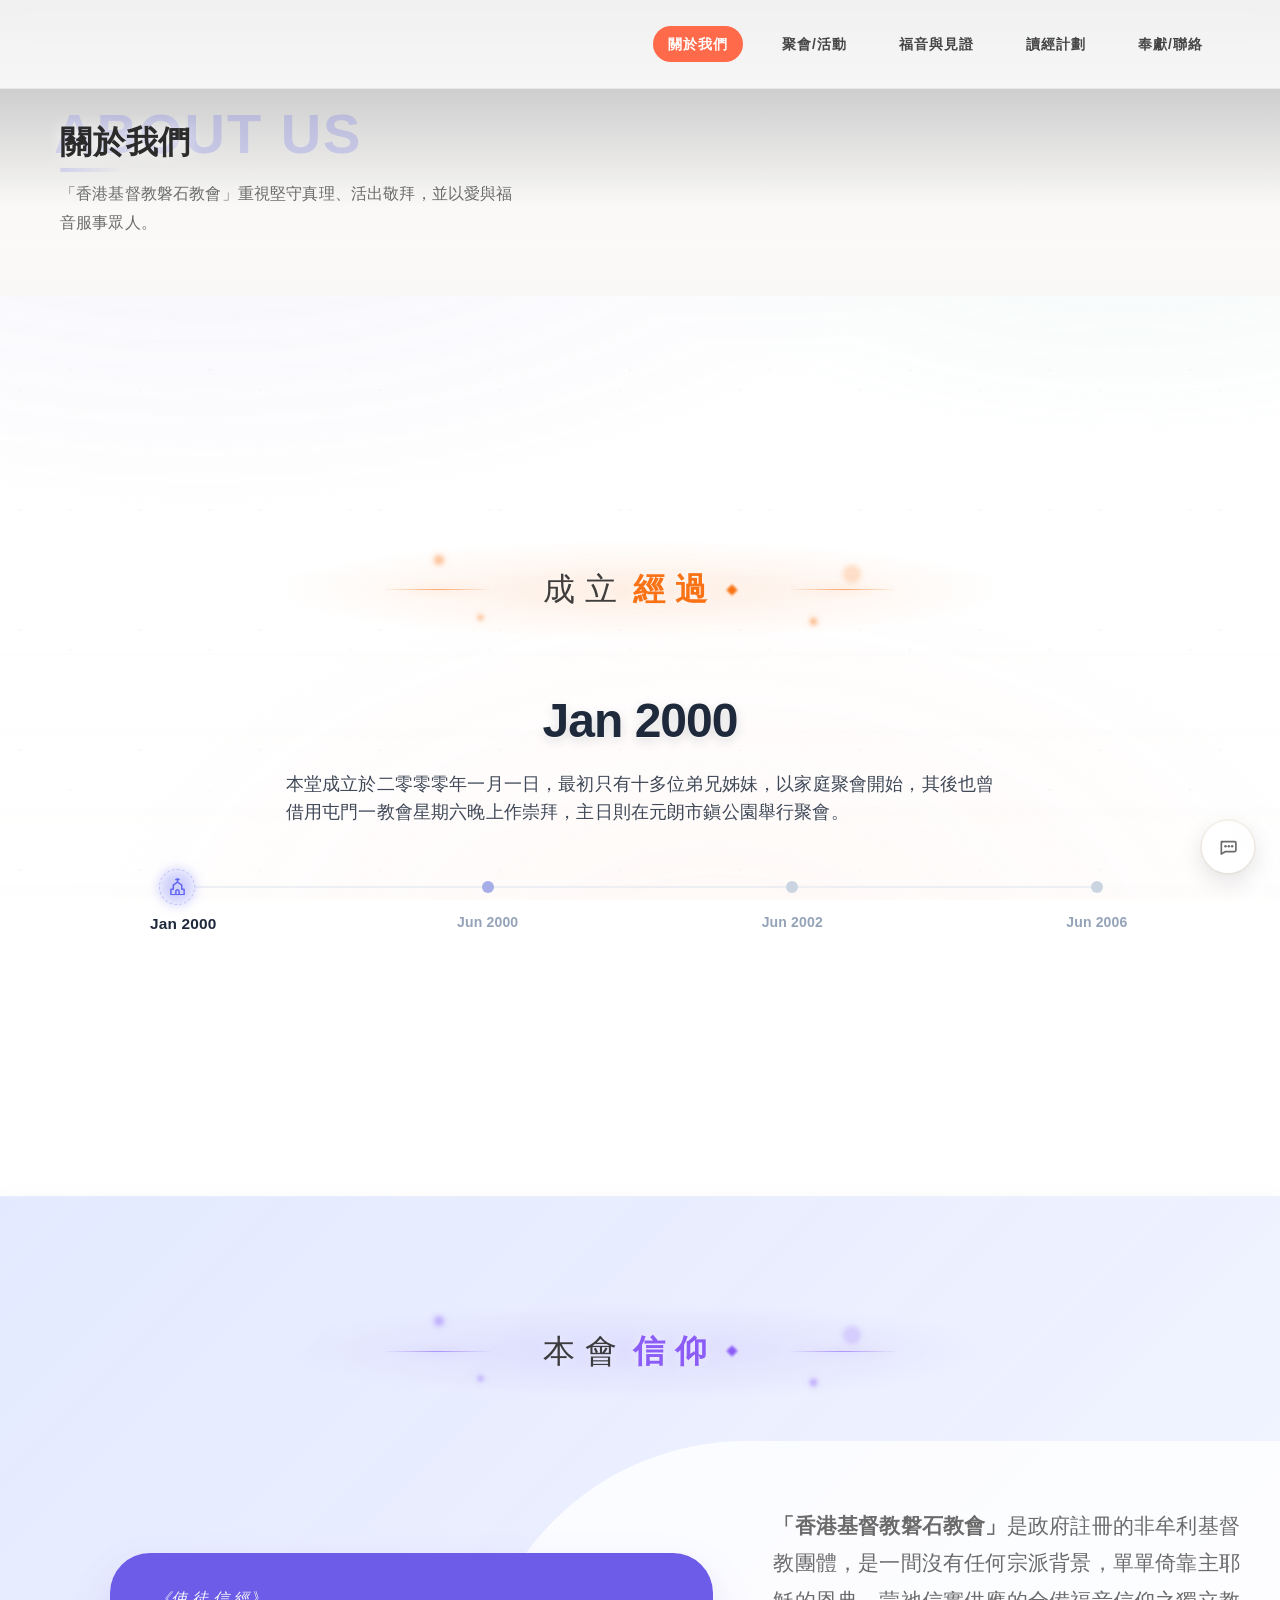
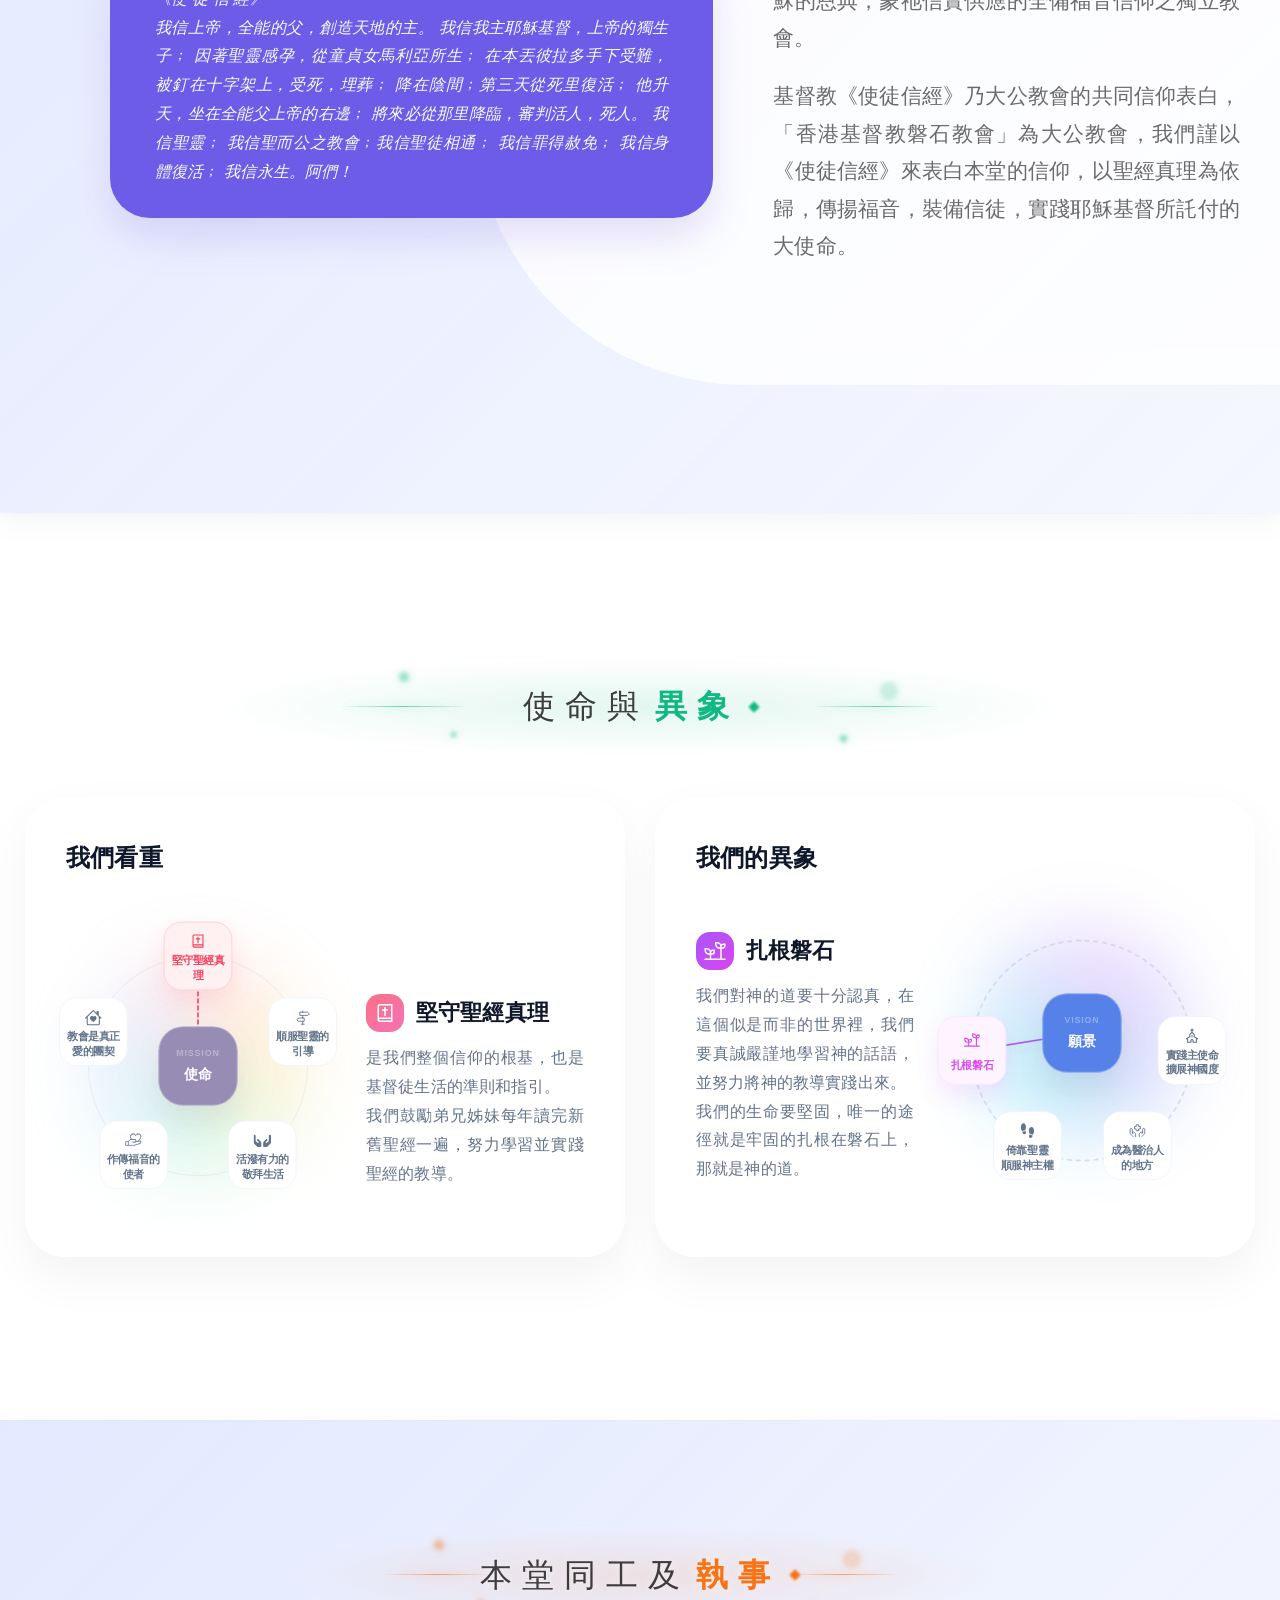
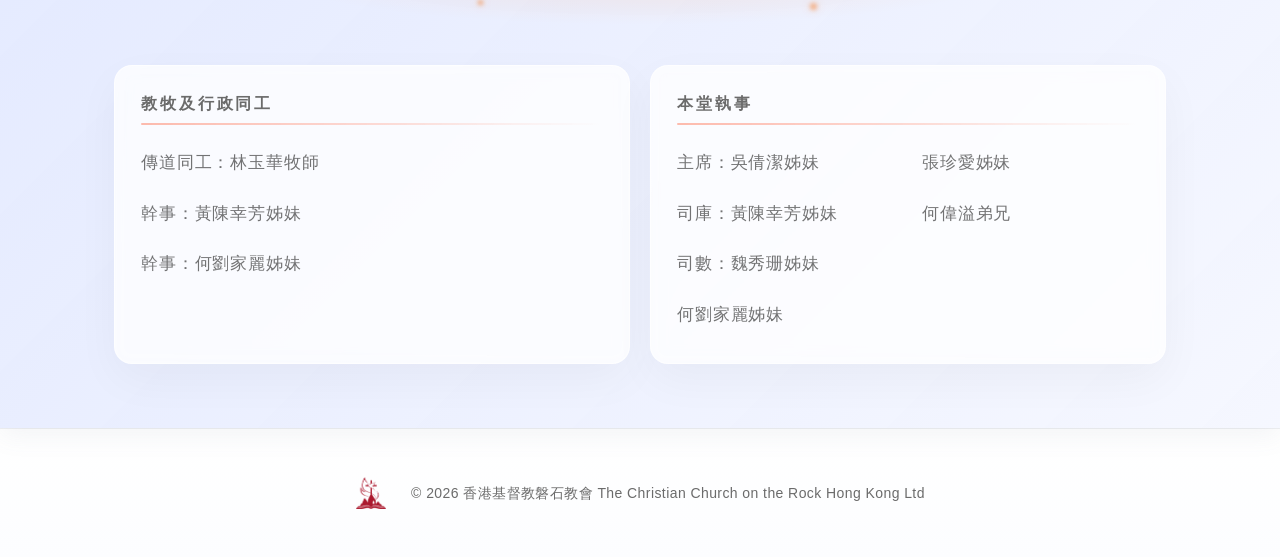
==== about-us.html @ 7bc386d5 "Initial commit" ====
<!doctype html>
<html lang="zh-Hant">
<head>
  <meta charset="utf-8" />
  <meta name="viewport" content="width=device-width, initial-scale=1" />
  <title>關於我們 | 香港基督教磐石教會</title>

  <!-- Favicon -->
  <link rel="icon" type="image/png" href="assets/img/favicon.png">

  <!-- Core styles -->
  <link rel="stylesheet" href="assets/css/shared.css">
  <link rel="stylesheet" href="assets/css/main.css">

  <!-- menu bar -->
  <link rel="stylesheet" href="assets/css/menu.css">
  <link rel="stylesheet" href="assets/css/mobile-menu.css">

    
  <!-- JS -->
  <!-- Core scripts -->
  <script src="assets/js/main.js"></script>

  <!-- Partials loader -->
  <script src="assets/js/include-partials.js"></script>

  <!-- Widget -->
  <script src="assets/js/widget_msgbox_scrolltop.js" defer></script>

  <style>
    /* =========================================================
      Design Tokens
    ========================================================= */
    :root{

      --shadow: 0 14px 36px rgba(0,0,0,.10);
      --shadow2: 0 8px 20px rgba(0,0,0,.08);

      --about-accent:  #FF5A3C; /* coral */
      --about-accent2: #1F7A8C; /* teal */
      --about-accent3: #6C5CE7; /* purple */
      --about-accent4: #F7B500; /* gold */

      /* --ease-out: cubic-bezier(.2,.8,.2,1); */

      /* ===== Milestone (Timeline) 專用變數：避免覆蓋全域 ===== */
      --ms-accent-color: #6366f1;
      --ms-accent-shadow: rgba(99, 102, 241, 0.2);
      --ms-bg-color: #F8F7F4;
      --ms-text-main: #1e293b;
      --ms-text-muted: #94a3b8;
      --active-index: 0;
      --total-steps: 3;

      /* 背景色塊初始顏色 (Milestone blobs) */
      --blob1-color: #fda4af;
      --blob2-color: #93c5fd;
      --blob3-color: #ddd6fe;

      /* ===== Mission/Vision 專用變數：避免覆蓋全域 ===== */
      --mv-bg:#F8FAFC;
      --mv-card: rgba(255,255,255,.7);
      --mv-cardBorder: rgba(255,255,255,.9);
      --mv-text:#1e293b;
      --mv-muted:#64748b;
      --mv-shadow: 0 20px 50px rgba(0,0,0,.05);
      --mv-radius:40px;
      --mv-ease:cubic-bezier(.34, 1.56, 0.64, 1);
      --mv-orbSize:300px;
      --mv-itemRadius:125px;

      /* ===== Line System (Mission/Vision defaults) ===== */
      --line-color-muted: rgba(148,163,184,.45);
      --line-color-muted-soft: rgba(148,163,184,.30);

      --line-static-width: 2px;
      --line-static-opacity: .8;
      --line-static-dash: 4 6;

      --line-active-width: 2px;
      --line-active-opacity: .95;
      --line-active-dash: none;

      /* ===== Name List Control ===== */
      --cardsGap: 20px;
      --namesColGap: 28px;
      --namesRowGap: 10px;

      --rowsPerCol: 4; /* 每欄最多 4 人 */
    }

    /* =========================================================
      Sections
    ========================================================= */
    .card{
      background: var(--surface);
      border: 1px solid rgba(0,0,0,.06);
      border-radius: var(--radius-md);
      padding: 16px;
      box-shadow: 0 1px 0 rgba(0,0,0,.03);
      transition: transform .22s var(--ease-out), box-shadow .22s var(--ease-out);
      transform: translateY(0);
      position: relative;
      overflow: hidden;
    }
    .card:hover{ transform: translateY(-6px); box-shadow: var(--shadow2); }

    .grid2{
      display:grid;
      grid-template-columns: 1fr 1fr;
      gap: 14px;
    }
    .grid3{
      display:grid;
      grid-template-columns: repeat(3, minmax(0, 1fr));
      gap: 14px;
    }

    /* =========================================================
     Milestone section
    ========================================================= */
    @media (min-width: 1225px) and (max-width: 1340px) {
      #milestone {
        min-height: min(108vh, 900px);
        display: flex;
        flex-direction: column;
        justify-content: center;
      }
    }
    
    .content-section {
      text-align: center;
      margin: 0 auto 40px;
      transition: all 0.5s ease;
      padding: 0 20px;
      z-index: 10;
      position: relative;
    }

    /* Milestone 文字容器：預設可動畫 */
    #content{
      transition: opacity .35s ease, transform .35s ease;
      will-change: opacity, transform;
    }

    /* 切換時的「淡出」狀態 */
    #content.is-swapping{
      opacity: 0;
      transform: translateY(10px);
    }

    /* 尊重減少動畫偏好 */
    @media (prefers-reduced-motion: reduce){
      #content{ transition: none; }
      #content.is-swapping{ opacity: 1; transform: none; }
    }

    .year-title {
      font-size: 48px;
      font-weight: 900;
      color: var(--ms-text-main);
      margin-bottom: 8px;
      letter-spacing: -1px;
      text-shadow:
        0 1px 0 rgba(255,255,255,0.7),  
        0 4px 12px rgba(15,23,42,0.14); 
    }

    .desc-text {
      position: relative;
      width: 70%;
      margin: 0 auto;
      /* fallback */
      color: rgba(var(--ms-text-main), 0.85);
      /* 新瀏覽器支援 color-mix 時會覆蓋 */
      color: color-mix(in srgb, var(--ms-text-main) 85%, transparent);
      line-height: 1.6;
      font-size: 18px;
      text-shadow: 0 1px 0 rgba(255,255,255,.5);
      text-align: justify;
    }

    .timeline-container {
      position: relative;
      width: 88%;
      height: 100px;
      z-index: 10;
      margin: 0 auto;
    }

    .timeline-track-wrapper {
      position: relative;
      height: 40px;
      display: flex;
      align-items: center;
      cursor: pointer;
    }

    .track-bg {
      position: absolute;
      width: 100%;
      height: 2px;
      background: rgba(226, 232, 240, 0.6);
     
    }

    .track-progress {
      position: absolute;
      height: 3px;
      background: var(--ms-accent-color);
      border-radius: 2px;
      width: calc((var(--active-index) / var(--total-steps)) * 100%);
      transition: width 0.6s cubic-bezier(0.34, 1.56, 0.64, 1), background 0.5s ease;
      z-index: 1;
    }

    .dots-container {
      position: absolute;
      width: 100%;
      display: flex;
      justify-content: space-between;
      z-index: 2;
    }

    .dot-item {
      position: relative;
      display: flex;
      flex-direction: column;
      align-items: center;
    }

    .dot {
      width: 12px;
      height: 12px;
      background: #cbd5e1;
      border-radius: 50%;
      transition: all 0.3s ease;
    }

    .dot.active {
      background: var(--ms-accent-color);
      transform: scale(1.2);
    }

    .dot-label {
      position: absolute;
      top: 30px;
      white-space: nowrap;
      font-size: 14px;
      font-weight: 700;
      color: var(--ms-text-muted);
      transition: all 0.3s ease;
    }

    .dot-item.active .dot-label {
      color: var(--ms-text-main);
      transform: translateY(2px) scale(1.1);
    }

    
    /* ---------- One-time hint pulse (only one dot at a time) ---------- */
    .dot-item.hint:not(.active) .dot{
      position: relative;
    }

    /* 外圈脈衝：細、慢、低干擾（比 MV 更克制） */
    .dot-item.hint:not(.active) .dot::after{
      content:"";
      position:absolute;
      inset:-7px;
      border-radius:50%;
      background-color: rgba(var(--ms-accent-color), 0.42); /* fallback */
      background: color-mix(in srgb, var(--ms-accent-color) 42%, transparent);
      opacity:0;
      transform: scale(.85);
      animation: msDotPulse 2.8s ease-out infinite;
      pointer-events:none;
    }

    @keyframes msDotPulse{
      0%   { opacity:0;   transform:scale(.85); }
      25%  { opacity:.33; }
      60%  { opacity:.12; transform:scale(1.45); }
      100% { opacity:0;   transform:scale(1.65); }
    }

    /* active dot 唔需要 pulse（已經係焦點） */
    .dot-item.active .dot::after{
      animation:none;
    }

    /* 尊重減少動畫偏好 */
    @media (prefers-reduced-motion: reduce){
      .dot-item.hint:not(.active) .dot::after{
        animation:none;
      }
    }

    /* hint dot 本體微微亮一點，但不 scale（更 calm） */
    .dot-item.hint:not(.active) .dot{
      background-color: #aebed0; /* fallback */
      background: color-mix(in srgb, var(--ms-accent-color) 35%, #cbd5e1);
    }

    .active-thumb{
      position: absolute;
      left: calc((var(--active-index) / var(--total-steps)) * 100%);
      top: 50%;
      transform: translate(-50%, -50%);
      width: 36px;
      height: 36px;

      /* 外圈 */
      background: white;
      border: 1.5px dashed var(--ms-accent-shadow);
      border-radius: 50%;

      box-shadow: none;
      z-index: 3;
      pointer-events: none;

      /* 穩定置中 pseudo-element */
      display: grid;
      place-items: center;

      transition: left 0.6s cubic-bezier(0.34, 1.56, 0.64, 1), border-color 0.5s ease;
    }

    /* 中心 icon（用 SVG mask） */
    .active-thumb::after{
      content:'';
      width: 18px;   
      height: 18px;
      display: block;
      background: var(--ms-accent-color);
      -webkit-mask: url("assets/icons/milestone.svg") center / contain no-repeat;
              mask: url("assets/icons/milestone.svg") center / contain no-repeat;
      border-radius: 0;
      transform: translateY(-0.5px);
    }


    .thumb-glow {
      position: absolute;
      width: 36px;
      height: 36px;
      background: var(--ms-accent-shadow);
      border-radius: 50%;
      filter: blur(6px);
      z-index: -1;
    }

    @media (max-width: 480px) {
      .year-title { font-size: 36px; }
      .timeline-container { max-width: 320px; }
      .bg-blobs .blob { filter: blur(50px); opacity: 0.4; }
    }

 /* =========================================================
   MV Layout & Container Settings
   ========================================================= */

    /* Base Desktop & General */
    .mv {
        margin: 0 auto;
        padding: 60px 0; /* 增加上下留白提升質感 */
    }

    .container.mv {
        width: 100%;
        margin-left: auto;
        margin-right: auto;
        padding-top:0;
    }

    /* Responsive Container Width */
    @media (min-width: 1200px) and (max-width: 1340px) {
        .container.mv {
            max-width: 1280px; /* 標準桌面寬度 */
            padding-left: 5px;
            padding-right: 5px;
        }
    }
        @media (min-width: 1341px) {
        .container.mv {
            max-width: 1280px; /* 標準桌面寬度 */
            padding-left: 40px;
            padding-right: 40px;
        }
    }

    @media (min-width: 1600px) {
        .container.mv {
            max-width: 1440px; /* 大螢幕封頂寬度 */
        }
    }

    /* Tablet (Portrait & Landscape) */
    @media (max-width: 1199px) {
        .mv {
            padding: 40px 30px 0;
        }
    }

    /* Mobile */
    @media (max-width: 420px) {
        .mv {
            padding: 32px 14px 0;
        }
    }

    /* =========================================================
      Grid & Row System
      ========================================================= */

    /* Mobile + Tablet Portrait (Single Column) */
    .mv .grid {
        display: grid;
        grid-template-columns: 1fr;
        gap: 48px; /* 增加卡片間距 */
    }

    /* Tablet Landscape */
    @media (min-width: 1024px) and (max-width: 1199px) {
        .mv .grid {
            gap: 40px;
        }
    }

    /* Desktop (Side by Side) */
    @media (min-width: 1200px) {
        .mv .grid {
            grid-template-columns: 1fr 1fr;
            gap: 30px;
        }
    }

    .mv .row {
        display: flex;
        flex-direction: column;
        align-items: flex-start;
        gap: 40px;
    }

    @media (min-width: 768px) {
        .mv .row {
            flex-direction: row;
            justify-content: space-between;
            align-items: center; /* 垂直居中 */
        }
        .mv .row.reverse {
            flex-direction: row-reverse;
        }
    }

    /* Desktop Specific Proportions */
    @media (min-width: 1200px) and (max-width: 1340px) {
        .mv .row {
            gap: 0; /* 使用百分比間距更具彈性 */
            justify-content: space-between;
        }
        .mv .orbit {
            flex: 0 0 48%; 
        }
        .mv .content {
            flex: 0 0 52%; /* 剩餘空間給文字 */
        }
    }
    @media (min-width: 1341px) {
        .mv .row {
            gap: 5%; /* 使用百分比間距更具彈性 */
            justify-content: space-between;
        }
        .mv .orbit {
            flex: 0 0 60%; 
        }
        .mv .content {
            flex: 0 0 55%; /* 剩餘空間給文字 */
        }
    }
    /* =========================================================
      Header & Pills
      ========================================================= */
    .mv .mv-header {
        text-align: center;
        margin-bottom: 40px; /* 增加標題與下方卡片的間距 */
    }

    .mv .mv-pill {
        display: inline-flex;
        align-items: center;
        gap: 8px;
        padding: 6px 16px;
        border-radius: 999px;
        background: var(--white-100);
        border: 1px solid #e2e8f0;
        box-shadow: 0 4px 12px rgba(0, 0, 0, .03);
        margin-bottom: 12px;
    }

    .mv .mv-dot {
        width: 8px;
        height: 8px;
        border-radius: 50%;
        background: #f43f5e;
        animation: mvPillPulse 2s infinite;
    }

    @keyframes mvPillPulse {
        0% { transform: scale(1); opacity: 1; }
        50% { transform: scale(1.6); opacity: .35; }
        100% { transform: scale(1); opacity: 1; }
    }

    .mv .mv-pill span {
        font-size: 11px;
        font-weight: 700;
        letter-spacing: 1px;
        color: var(--mv-muted);
        text-transform: uppercase;
    }

    .mv .mv-title {
        font-size: clamp(28px, 4vw, 42px); 
        font-weight: 800;
        color: #0f172a;
        margin: 0;
    }

    /* =========================================================
      Card & Orbit Styling
      ========================================================= */
    .mv .mv-card {
        background: var(--mv-card);
        backdrop-filter: blur(20px);
        border: 1px solid var(--mv-cardBorder);
        border-radius: var(--mv-radius);
        box-shadow: var(--mv-shadow);
        padding: 40px; /* 增加內縮，更顯精緻 */
        position: relative;
        overflow: hidden;
    }

    /* mv card header  */
    .mv .mv-card-title.simple {
        font-size: 24px;
        font-weight: 900;
        letter-spacing: .2px;
        margin: 0 0 16px;
        color: #0f172a;
    }

    .mv .orbit {
        width: var(--mv-orbSize);
        height: var(--mv-orbSize);
        position: relative;
        flex: 0 0 auto;
        display: flex;
        align-items: center;
        justify-content: center;
    }

    /* Desktop Orbit Adjustments */
    @media (min-width: 1200px) and (max-width: 1340px) {
        .mv .mv-card .orbit[data-type="mission"] {
            transform: scale(0.88); /* 桌面版不縮小，保持視覺張力 */
            transform-origin: left;
        }
        .mv .mv-card .orbit[data-type="vision"] {
            transform: scale(0.88); 
            transform-origin: right;
        }
    }
        @media (min-width: 1341px) {
        .mv .mv-card .orbit[data-type="mission"] {
            transform: scale(1); /* 桌面版不縮小，保持視覺張力 */
            transform-origin: center;
        }
        .mv .mv-card .orbit[data-type="vision"] {
            transform: scale(1); 
            transform-origin: center;
        }
    }

    /* Mission / Vision Line Spec */
    .mv .orbit[data-type="mission"] {
        --line-static-opacity: .35;
        --line-static-dash: 4 8;
        --line-active-width: 2px;
        --line-active-opacity: .9;
        --line-active-dash: 4 4;
    }

    .mv .orbit[data-type="vision"] {
        --line-static-opacity: .9;
        --line-static-dash: 4 6;
        --line-active-width: 1.8px;
        --line-active-opacity: .95;
        --line-active-dash: none;
    }

    /* =========================================================
      Visual Elements (Nebula, Paths, Center)
      ========================================================= */
    .mv .nebula {
        position: absolute;
        inset: 10%;
        border-radius: 50%;
        background: var(--conic);
        filter: blur(40px);
        opacity: .3;
        animation: rotateNebula 15s linear infinite;
        z-index: 1;
        pointer-events: none;
    }

    @keyframes rotateNebula {
        from { transform: rotate(0deg) scale(1); }
        50% { transform: rotate(180deg) scale(1.1); }
        to { transform: rotate(360deg) scale(1); }
    }

    .mv .glass-orbit {
        position: absolute;
        width: calc(var(--mv-itemRadius) * 2);
        height: calc(var(--mv-itemRadius) * 2);
        border-radius: 50%;
        border: 1px solid rgba(148, 163, 184, .15);
        background: radial-gradient(circle at center, rgba(255, 255, 255, .2) 0%, transparent 70%);
        z-index: 2;
        pointer-events: none;
    }

    .mv .orbit[data-type="vision"][data-mode="B"] .glass-orbit { opacity: 0; }

    .mv .guide-svg, .mv .vision-guide-svg {
        position: absolute;
        inset: 0;
        width: 100%;
        height: 100%;
        z-index: 2;
        pointer-events: none;
        opacity: var(--line-static-opacity);
    }

    .mv .guide-path, .mv .vision-guide-path {
        fill: none;
        stroke: var(--line-color-muted-soft);
        stroke-width: var(--line-static-width);
        stroke-linecap: round;
        stroke-dasharray: var(--line-static-dash);
    }

    .mv .connector-svg {
        position: absolute;
        inset: 0;
        width: 100%;
        height: 100%;
        z-index: 4;
        pointer-events: none;
    }

    .mv .connector-line {
        stroke-width: var(--line-active-width);
        stroke-dasharray: var(--line-active-dash);
        stroke-linecap: round;
        opacity: var(--line-active-opacity);
        filter: drop-shadow(0 4px 10px rgba(15, 23, 42, .10));
        transition: all .5s var(--mv-ease);
    }

    .mv .orbit:hover .connector-line {
        transition: none;
        opacity: 1;
    }

    .mv .center {
        position: absolute;
        z-index: 10;
        width: 90px;
        height: 90px;
        border-radius: 28px;
        display: flex;
        flex-direction: column;
        align-items: center;
        justify-content: center;
        background: rgba(150, 140, 180);
        box-shadow: 0 18px 35px rgba(0, 0, 0, .08), inset 0 0 0 1px rgba(255, 255, 255, .35);
    }
    .mv .orbit .center{
      left: 50%;
      top: 50%;
      transform: translate(-50%, -50%);
    }

    .mv .center.dark { background: #5581e9; }
    .mv .centerText .kicker { font-size: 10px; font-weight: 800; opacity: .5; letter-spacing: 1px; text-align: center; color: rgba(255, 255, 255, .7); }
    .mv .centerText .main { font-size: 16px; font-weight: 800; margin-top: 2px; text-align: center; color: #fff; }

    /* =========================================================
      Items & Buttons
      ========================================================= */
    .mv .item {
        position: absolute;
        left: 50%;
        top: 50%;
        transform: translate(-50%, -50%);
        width: 78px;
        height: 78px;
        z-index: 15;
    }

    .mv .mv-btn {
        width: 100%;
        height: 100%;
        aspect-ratio: 1 / 1;
        display: flex;
        flex-direction: column;
        align-items: center;
        justify-content: center;
        padding: 8px;
        border-radius: 20px;
        border: 1px solid #f1f5f9;
        background: var(--white-100);
        box-sizing: border-box;
        transition: transform 0.3s ease, box-shadow 0.3s ease;
    }

    .mv .mv-btn .icon-box {
        width: 20px;
        height: 20px;
        margin-top: 6px;
        margin-bottom: 6px;
        color: var(--mv-muted);
        transition: .25s;
        background: transparent !important;
        box-shadow: none;
    }

    .mv .mv-btn span {
        font-size: 12px;
        line-height: 1.4;
        font-weight: 600;
        margin-top: auto;
        margin-bottom: 4px;
        color: var(--mv-muted);
        transition: .25s;
        white-space: pre-line;
        text-align: center;
    }

    .mv .item.active .mv-btn {
        background: var(--about-accent-light);
        border-color: var(--about-accent-border);
        box-shadow: 0 14px 28px var(--about-accent-shadow);
    }

    .mv .item.active .icon-box, .mv .item.active .mv-btn span {
        color: var(--about-accent-main);
    }

    /* Animations for active/hint states */
    @keyframes shadowPulse-solid {
        0% { transform: scale(1); box-shadow: 0 14px 28px var(--about-accent-shadow); }
        45% { transform: scale(1.045); box-shadow: 0 18px 34px var(--about-accent-shadow), 0 0 0 10px color-mix(in srgb, var(--about-accent-main) 12%, transparent); }
        100% { transform: scale(1); box-shadow: 0 14px 28px var(--about-accent-shadow); }
    }

    .mv .item.hint .mv-btn {
        animation: shadowPulse-solid 3.0s cubic-bezier(.34, 1.56, 0.64, 1) infinite;
    }

    .mv .mv-btn:hover {
        transform: translateZ(0) scale(1.08) translateY(-5px);
        box-shadow: 0 10px 20px rgba(0,0,0,0.08);
    }

    /* =========================================================
      Content Typography
      ========================================================= */
    .mv .content {
        flex: 1;
        min-width: 0;
        max-width: 100%;
        padding-top: 50px;
    }

    /* control .mv .badge & .mv .ctitle */
    .mv .head {
        display: flex;
        align-items: center;
        gap: 12px;
        margin-bottom: 12px;
    }

    .mv .badge {
        width: 38px;
        height: 38px;
        border-radius: 14px;
        display: grid;
        place-items: center;
        color: var(--white-100);
        background: linear-gradient(135deg, var(--gradA), var(--gradB));
        flex-shrink: 0;
    }

    /* sub header */
    .mv .ctitle {
        font-size: clamp(1.125rem, 1.2vw + 0.8rem, 1.375rem);   /* 桌面版內容標題放大 */
        font-weight: 700;
        margin: 0;
        color: #0f172a;
        line-height: 1.3;
    }

    .mv .content p {
        font-size: clamp(0.875rem, 0.5vw + 0.75rem, 1rem);
        line-height: 1.8;
        color: var(--mv-muted);
        margin: 0;
        max-width: 100%;
        white-space: pre-line;
        text-align: justify;
    }


    /* =========================================================
      Responsive
      ========================================================= */
      /* Large tablet / desktop */
      @media (min-width: 768px) {   
      /* Mission標題：增加標題下方空白 */
      .mv .grid > .mv-card:nth-of-type(1) .mv-card-title.simple{
        margin-bottom: 24px;
      }
      /* Vision標題：減少標題下方空白 */
      .mv .grid > .mv-card:nth-of-type(2) .mv-card-title.simple{
        margin-bottom: 8px;
      }
      /* Vision內容列：溫和上移 */
      .mv .grid > .mv-card:nth-of-type(2) .row.reverse{
        margin-top: -18px;   
        margin-bottom: 18px; 
      }
    }

    /* Large mobile / small tablet */
    @media (min-width: 421px) and (max-width: 767px){
      .mv .content{
        max-width: 380px;
      }

      .mv .row{
        gap: 32px;
      }
    }

    /* mobile */
    @media (max-width: 420px) {
        .mv .row { align-items: center; gap: 28px; }
        .mv .content { width: 100%; max-width: 320px; margin: 0 auto; text-align: center; }
        .mv .head { justify-content: center; }
        .mv .content p { text-align: justify; text-align-last: left; }
    }

    @media (max-width: 420px) and (orientation: portrait) {
      /* Mobile portrait：因為 orbit 疊得較低，需額外上移 */
        .mv #visionOrbit { margin-top: -48px; margin-bottom: 28px; }
        .mv .mv-card .orbit { transform: scale(0.85); }
    }

/* Icons */
.mv .icon { width: 24px; height: 24px; fill: none; stroke: currentColor; stroke-width: 2; stroke-linecap: round; stroke-linejoin: round; }

/* 確保 svg-icon 的 100% 有參照 */
.mv .icon-box{
  width: 24px;
  height: 24px;
  display: grid;
  place-items: center;
}

.mv .svg-icon { display: block; fill: none; stroke: none; stroke-width: 2.5; stroke-linecap: round; stroke-linejoin: round; width: 24px; height: 24px; }

    /* Mobile Landscape Fix */
    @media (max-height: 420px) and (orientation: landscape) {
        .mv .mv-card .row, .mv .mv-card .row.reverse {
            display: flex !important;
            flex-direction: row !important;
            align-items: center;
            gap: 24px;
        }
        .mv .mv-card .orbit {
            flex: 0 0 240px;
            max-width: 240px;
            transform: scale(0.8);
        }
        .mv .mv-card .content { flex: 1; }
        .mv { padding-top: 16px !important; padding-bottom: 16px !important; }
        .mv #visionOrbit { margin-top: 0 !important; margin-bottom: 0 !important; }
    }



    /* =========================================================
      理念 section
    ========================================================= */
    /* 主區塊 */
    .principle-section {
      position: relative;
      width: 100%;
      padding: 45px 20px 100px 20px;
      display: flex;
      justify-content: center;
      z-index: 1;
    }

    /* 右側白色弧形背景 */
    .principle-section::before {
      content: "";
      position: absolute;
      top: 0;
      right: 0;
      width: 65%;
      height: 100%;
      margin-right: -20px;
      background-color: var(--white-82);
      border-radius: 500px 0 0 500px;
      z-index: -1;
    }

    .principle-container {
      width: 100%;
      margin: 0 auto;
      display: flex;
      align-items: center;
      gap: 60px;
      padding-left: 70px;
    }

    /* 左側 Quote 卡片 */
    .quote-card {
      position: relative;
      overflow: hidden;   /* 防止裝飾溢出 */
      flex: 1.1;
      background-color: var(--about-accent3);
      padding: 16px 45px;
      border-radius: 40px;
      color: var(--white-warm);
      box-shadow: 0 20px 40px rgba(125, 102, 217, 0.2);
    }
    /* .quote-card::before {
      content: "";
      position: absolute;
      top: 0;
      left: 50%;
      transform: translateX(-40%); 
      width: 218px;
      height: 99px;
      background: url("assets/img/deco-02.svg") no-repeat center / contain;
      opacity: 0.3;
    }
    .quote-card::after {
      content: "";
      position: absolute;
      top: 0;
      left: 50%;
      transform: translateX(-10%); 
      width: 183px;
      height: 649px;
      background: url("assets/img/deco-02.svg") no-repeat center / contain;
      opacity: 0.3;
    } */
    .quote-text {
      font-size: 1rem;
      line-height: 1.8;
      font-style: italic;
      font-weight: 300;
      opacity: 0.92;
      text-align: justify;
    }

    /* 右側說明文字 */
    .content-side {
      flex: 1;
    }

    .principle-description {
      color: var(--muted);
      line-height: 1.8;
      font-size: 1.3rem;
      text-align: justify;
    }

    @media (max-width: 1023px) {
      .principle-container {
        flex-direction: column;
        text-align: center;
        padding-left: 0;
        }
        
      .content-side {
        order: 1;   /* 先顯示 */
      }

      .quote-card {
        order: 2;   /* 後顯示 */
      }

      .principle-section {
          padding: 0 48px;
      }
      .principle-section::before {
        background-color:transparent;
      }
      .principle-description {
          font-size: 1.2rem;
      }   
      .quote-text {
        font-size: 0.9rem;
      }
    }
     @media (max-width: 640px) {
      .principle-section {
        padding: 0 20px;
      }
      .quote-card {
        padding: 15px 30px;
      }
      .principle-description {
        font-size: 1.1rem;
      }   
      .quote-text {
        font-size: 0.8rem;
      }
      
    }
    /* =========================================================
      Name List
    ========================================================= */
    .title{
      font-size:28px;
      font-weight:800;
      margin:0 0 36px;
      padding-left:14px;
      position:relative;
    }
    .title::before{
      content:"";
      position:absolute;
      left:0; top:.2em;
      width:4px; height:1.1em;
      border-radius:999px;
      background:var(--accent);
    }

    .sectionDesc{
      text-align: center;
      padding: 0 0 20px;
    }
    
    /* 預設：兩組並排 */
    .groups{
      display:grid;
      grid-template-columns: 1fr 1fr;
      gap: var(--cardsGap);
      justify-content:center;
    }

    /* JS 會加上 .is-stacked → 兩組上下 */
    .groups.is-stacked{
      grid-template-columns: 1fr;
    }

    .teamBlock{
      background:var(--surface);
      border:1px solid rgba(255,255,255,.7);
      border-radius:var(--radius-md);
      padding:28px 26px;
      backdrop-filter:blur(8px);
      -webkit-backdrop-filter:blur(8px);
      box-shadow:0 16px 45px rgba(0,0,0,.04);
    }

    /* 組名：淡線漸變 underline */
    .groupTitle{
      color:var(--muted);
      font-weight:700;
      letter-spacing:.18em;
      font-size:1rem;
      line-height:1.2;
      margin-bottom:18px;
      position:relative;
      padding-bottom:12px;
    }
    .groupTitle::after{
      content:"";
      position:absolute;
      left:0; right:0; bottom:0;
      height:2px;
      border-radius:999px;
      background: linear-gradient(
        90deg,
        rgba(255,107,74,.45) 0%,
        rgba(255,107,74,.22) 55%,
        rgba(255,107,74,.08) 82%,
        rgba(255,107,74,0) 100%
      );
    }

    /* 預設：每組名單兩欄（平均分 + column-first 排序） */
    .names{
      list-style:none;
      margin:0;
      padding:0;

      display:grid;
      grid-template-rows: repeat(var(--rowsPerCol), auto);
      grid-auto-flow: column;     /* 直向優先：1,5 / 2,6 / 3,7 / 4 */
      grid-auto-columns: 1fr;     /* 兩欄平均分 50/50 */

      column-gap: var(--namesColGap);
      row-gap: var(--namesRowGap);
    }

    /* JS 會加 .names-onecol → 該組名單單欄
      同時：一旦兩組上下，也強制單欄 */
    .teamBlock.names-onecol .names,
    .groups.is-stacked .names{
      grid-template-columns: 1fr;
      grid-template-rows: none;
      grid-auto-flow: row;
      grid-auto-columns: initial;
    }

    /* 名字：不換色 highlight 的 hover */
    .name{
      font-size:1.05rem;
      font-weight:500;
      letter-spacing:.05em;
      color:rgba(0,0,0,.62);
      padding:6px 0;

      white-space: normal;
      overflow-wrap: anywhere;
      word-break: break-word;

      opacity:.88;
      transition: opacity .18s ease, transform .18s ease, letter-spacing .18s ease;
    }
    @media (hover:hover){
      .name:hover{
        opacity:1;
        transform:translateX(1px);
        letter-spacing:.065em;
      }
    }
    @media (prefers-reduced-motion: reduce){
      .name{ transition:none; opacity:1; }
    }

  </style>
</head>

<body class="theme-about" data-barba="wrapper">
    <!-- 這是全站通用 SVG 容器 -->
  <div id="global-watermark" class="watermark-overlay"></div>
  <div id="site-menu"></div>

      <!-- HERO -->
    <section class="hero-section" style="--hero-photo: url('assets/img/sectionHero_about-us.jpg');">
      <div class="content-wrapper">
        <div class="title-group">
          <span class="en-shadow">About Us</span>
          <h1 class="zh-title">關於我們</h1>
        </div>
        <p class="description">
          「香港基督教磐石教會」重視堅守真理、活出敬拜，並以愛與福音服事眾人。
        </p>
      </div>
    </section>

  <main data-barba="container" data-barba-namespace="about">

    <!-- 這個 Wrapper 決定了整個推動過程的容器 -->
      <!-- 1) 成立經過（Milestone） -->
    <section class="section section--airy section-visual sticky" id="milestone">

      <div class="container">
        <div class="section-title theme-peach">
          <!-- 裝飾泡泡 -->
          <div class="particle p1"></div>
          <div class="particle p2"></div>
          <div class="particle p3"></div>
          <div class="particle p4"></div>

          <div class="text-content">
            <span class="text-main">成立</span>
            <span class="text-sub">經過</span>
            <span class="diamond"></span>
          </div>
        </div>

        <div class="content-section">
          <div id="content">
            <h1 class="year-title" id="milestoneYear"></h1>
            <p class="desc-text" id="desc"></p>
          </div>  
        </div>

        <div class="timeline-container">
          <div class="timeline-track-wrapper" id="track-wrapper">
            <div class="track-bg"></div>
            <div class="track-progress"></div>

            <!--
            Milestone dots intentionally use inline onclick.
            Reason:
            - Guarantees click works before JS hydration
            - Allows simpler hit-target mapping for timeline UX
            Do NOT refactor unless removing inline HTML control entirely.
            -->
            <div class="dots-container">
              <div class="dot-item active" onclick="updateTimeline(0)">
                <div class="dot"></div>
                <div class="dot-label">Jan 2000</div>
              </div>
              <div class="dot-item" onclick="updateTimeline(1)">
                <div class="dot"></div>
                <div class="dot-label">Jun 2000</div>
              </div>
              <div class="dot-item" onclick="updateTimeline(2)">
                <div class="dot"></div>
                <div class="dot-label">Jun 2002</div>
              </div>
              <div class="dot-item" onclick="updateTimeline(3)">
                <div class="dot"></div>
                <div class="dot-label">Jun 2006</div>
              </div>
            </div>

            <div class="active-thumb">
              <div class="thumb-glow"></div>
            </div>
          </div>
        </div>
      </div> 
    </section>

      <!-- 2) 本會信仰 -->

    <section class="section section--airy section-push" id="principle">
      <div class="container">  
        <div class="section-title theme-lavender reveal">
          <!-- 裝飾泡泡 -->
          <div class="particle p1"></div>
          <div class="particle p2"></div>
          <div class="particle p3"></div>
          <div class="particle p4"></div>

          <div class="text-content">
            <span class="text-main">本會</span>
            <span class="text-sub">信仰</span>
            <span class="diamond"></span>
          </div>
        </div>
      </div>

      <div class="principle-section">
        <div class="principle-container">
          <!-- 左側 Quote -->
          <div class="quote-card">
            <p class="quote-text reveal">
              《使 徒 信 經》 
              <br>
               我信上帝，全能的父，創造天地的主。 我信我主耶穌基督，上帝的獨生子﹔ 因著聖靈感孕，從童貞女馬利亞所生﹔ 在本丟彼拉多手下受難， 被釘在十字架上，受死，埋葬﹔ 降在陰間﹔第三天從死里復活﹔ 他升天，坐在全能父上帝的右邊﹔ 將來必從那里降臨，審判活人，死人。 我信聖靈﹔ 我信聖而公之教會﹔我信聖徒相通﹔ 我信罪得赦免﹔ 我信身體復活﹔ 我信永生。阿們！
            </p>
          </div>

          <!-- 右側說明 -->
          <div class="content-side reveal">
            <p class="principle-description">
              <b>「香港基督教磐石教會」</b>是政府註冊的非牟利基督教團體，是一間沒有任何宗派背景，單單倚靠主耶穌的恩典，蒙祂信實供應的全備福音信仰之獨立教會。
            </p>
            <p class="principle-description">
              基督教《使徒信經》乃大公教會的共同信仰表白，「香港基督教磐石教會」為大公教會，我們謹以《使徒信經》來表白本堂的信仰，以聖經真理為依歸，傳揚福音，裝備信徒，實踐耶穌基督所託付的大使命。
            </p>
          </div>
        </div>
      </div>
      
    </section>

      <!-- 3) 使命與異象（Mission/Vision） -->
    <section class="section section-visual sticky" id="mission">
      <!-- Special: Custom screen size ratio, No <div class="container"> -->
        <div class="container mv">

          <div class="section-title theme-mint reveal">
            <!-- 裝飾泡泡 -->
            <div class="particle p1"></div>
            <div class="particle p2"></div>
            <div class="particle p3"></div>
            <div class="particle p4"></div>

            <div class="text-content">
              <span class="text-main">使命與</span>
              <span class="text-sub">異象</span>
              <span class="diamond"></span>
            </div>
          </div>
          
          <div class="grid">
            <section class="mv-card reveal">
              <h2 class="mv-card-title simple">我們看重</h2>
              <div class="row">
                <div class="orbit" id="missionOrbit"></div>
                <div class="content" id="missionContent"></div>
              </div>
            </section>

            <section class="mv-card reveal">
              <h2 class="mv-card-title simple">我們的異象</h2>
              <div class="row reverse">
                <div class="orbit" id="visionOrbit"></div>
                <div class="content" id="visionContent"></div>
              </div>
            </section>
          </div>
        </div>
    </section>  
    
      <!-- 4) 本堂同工及執事 -->
    <section class="section section--compact section-push" id="staff">
      <div class="container">
        <div class="section-title theme-peach reveal">
          <!-- 裝飾泡泡 -->
          <div class="particle p1"></div>
          <div class="particle p2"></div>
          <div class="particle p3"></div>
          <div class="particle p4"></div>

          <div class="text-content">
            <span class="text-main">本堂同工及</span>
            <span class="text-sub">執事</span>
            <span class="diamond"></span>
          </div>
        </div>

        <!-- <p class="sectionDesc reveal"></p> -->

        <section class="groups" id="groups">
          <section class="teamBlock reveal" data-team>
            <div class="groupTitle">教牧及行政同工</div>
            <ul class="names" aria-label="教牧及行政同工">
              <li class="name">傳道同工：林玉華牧師</li>
              <li class="name">幹事：黃陳幸芳姊妹</li>
              <li class="name">幹事：何劉家麗姊妹</li>
            </ul>
          </section>

          <section class="teamBlock reveal" data-team>
            <div class="groupTitle">本堂執事</div>
            <ul class="names" aria-label="本堂執事">
              <li class="name">主席：吳倩潔姊妹</li>
              <li class="name">司庫：黃陳幸芳姊妹</li>
              <li class="name">司數：魏秀珊姊妹</li>
              <li class="name">何劉家麗姊妹</li>
              <li class="name">張珍愛姊妹</li>
              <li class="name">何偉溢弟兄</li>        
            </ul>
          </section>
        </section>
      </div>  
    </section>
  </main>

  <!-- Footer -->
  <div id="site-footer"></div>


  <!-- JS -->
  <script>

// =========================
// 2) Milestone (Timeline)
// =========================

const milestoneData = [
  {
    year: "Jan 2000",
    desc: "本堂成立於二零零零年一月一日，最初只有十多位弟兄姊妹，以家庭聚會開始，其後也曾借用屯門一教會星期六晚上作崇拜，主日則在元朗市鎭公園舉行聚會。",
    color: "#6366f1",
    shadow: "rgba(99, 102, 241, 0.30)",
    blobs: ["#fda4af", "#93c5fd", "#ddd6fe"]
  },
  {
    year: "Jun 2000",
    desc: "蒙神的祝福帶領，同年六月，教會正式註冊為「香港基督教磐石教會」 “The Christian Church on the Rock Hong Kong” ，上帝亦為我們建立了第一個正式堂址，在元朗同樂街的舊式唐樓，只有一千多呎。雖然面積細小，但卻有瓦遮頭，不需再到處頻撲。簡單的裝修和用心的佈置，成為一間別緻的小教堂。",
    color: "#f59e0b",
    shadow: "rgba(245, 158, 11, 0.30)",
    blobs: ["#fef3c7", "#fde68a", "#fbbf24"]
  },
  {
    year: "Jun 2002",
    desc: "兩年後，於二零零二年六月，上帝賜給我們一個更大的地方，在元朗大馬路的誠信商業大廈十二樓，全層2250呎。主恩無限，實在而奇妙，主耶穌的工作從沒止息！",
    color: "#ec4899",
    shadow: "rgba(236, 72, 153, 0.30)",
    blobs: ["#fbcfe8", "#f9a8d4", "#f472b6"]
  },
  {
    year: "Jun 2006",
    desc: "二零零八年六月，上帝再帶領我們遷往九龍區的中心地帶，那裡的交通四通八達，即是現時本堂的堂址，太子道西旺角城大廈四樓全層共三千多呎，還額外有一個近千呎的露臺。",
    color: "#8b5cf6",
    shadow: "rgba(139, 92, 246, 0.30)",
    blobs: ["#ddd6fe", "#c4b5fd", "#a78bfa"]
  }
];


(function initMilestone(){
  const root = document.documentElement;

  const content = document.getElementById('content');
  const milestoneYearEl = document.getElementById('milestoneYear');
  const descEl = document.getElementById('desc');
  const trackWrapper = document.getElementById('track-wrapper');

  if (!content || !milestoneYearEl || !descEl || !trackWrapper) return;

  // 令 CSS calc 用到正確總步數（0..3 -> total-steps=3）
  root.style.setProperty('--total-steps', String(milestoneData.length - 1));

  // ----------------------------
  // One-time hint state (B-lite)
  // ----------------------------
  // UX principle:
  // Hints are shown only once to avoid training users to wait for guidance
  let hintUsed = false;

  function clearHintForever(){
    hintUsed = true;
    document.querySelectorAll('.dot-item').forEach(d => d.classList.remove('hint'));
  }

  function showHint(activeIndex){
    if (hintUsed) return;

    const dots = Array.from(document.querySelectorAll('.dot-item'));
    dots.forEach(d => d.classList.remove('hint'));

    // 提示「下一個」為主；如果已到最後，就唔提示（更克制）
    const next = activeIndex + 1;
    if (next >= 0 && next < milestoneData.length) {
      dots[next]?.classList.add('hint');
    }
  }

  // ----------------------------
  // Theme / content swap
  // ----------------------------
  function applyTheme(index){
    const item = milestoneData[index];
    // Design decision:
    // Timeline visual state is driven by CSS variables,
    // not JS classes, to keep animation logic declarative
    root.style.setProperty('--active-index', String(index));
    root.style.setProperty('--ms-accent-color', item.color);
    root.style.setProperty('--ms-accent-shadow', item.shadow);
    root.style.setProperty('--blob1-color', item.blobs[0]);
    root.style.setProperty('--blob2-color', item.blobs[1]);
    root.style.setProperty('--blob3-color', item.blobs[2]);
  }

  function animateContentSwap(item){
    // 1) 淡出
    content.classList.add('is-swapping');

    // 2) 等淡出完成後換字（時間要跟 CSS transition 對齊：0.35s）
    setTimeout(() => {
      milestoneYearEl.textContent = item.year;
      descEl.textContent = item.desc;

      // 3) 強制 reflow（確保下一步淡入一定觸發）
      void content.offsetWidth;

      // 4) 淡入
      content.classList.remove('is-swapping');
    }, 220); // 200~240 都OK；你可以微調節奏
  }

  function setDotsActive(index){
    const dotItems = document.querySelectorAll('.dot-item');
    dotItems.forEach((dot, i) => {
      const isActive = i === index;
      dot.classList.toggle('active', isActive);

      const dotCircle = dot.querySelector('.dot');
      if (dotCircle) dotCircle.classList.toggle('active', isActive);
    });
  }

  function updateTimeline(index){
    const safeIndex = Math.max(0, Math.min(index, milestoneData.length - 1));
    const item = milestoneData[safeIndex];

    applyTheme(safeIndex);
    animateContentSwap(item);
    setDotsActive(safeIndex);

    // 一次性引導：只在未互動前顯示下一個 hint
    showHint(safeIndex);
  }

  // ----------------------------
  // Make inline onclick work
  // ----------------------------
  // 你 HTML 仍用 onclick="updateTimeline(x)"，所以要掛到 window
  // 同時：第一次互動就 clear hint
  window.updateTimeline = function(i){
    clearHintForever();
    updateTimeline(i);
  };

  // ----------------------------
  // Track click (empty area) -> choose nearest dot
  // ----------------------------
  trackWrapper.addEventListener('click', (e) => {
    // 點到 dot-item 本身，就交俾 onclick / wrapper click 處理
    if (e.target.classList.contains('dot-item') || e.target.closest('.dot-item')) return;

    const rect = trackWrapper.getBoundingClientRect();
    const x = e.clientX - rect.left;
    const percent = x / rect.width;
    const closestIndex = Math.round(percent * (milestoneData.length - 1));

    clearHintForever();
    updateTimeline(closestIndex);
  });

  // ----------------------------
  // Optional: make dot-items clickable even without inline onclick
  // (防呆：若之後移除 onclick，仍可用)
  // ----------------------------
  document.querySelectorAll('.dot-item').forEach((dot, i) => {
    dot.style.cursor = 'pointer';
    dot.addEventListener('click', () => {
      clearHintForever();
      updateTimeline(i);
    }, { passive: true });
  });

  // ----------------------------
  // Init
  // ----------------------------
  updateTimeline(0); // 初始會顯示 hint(下一個)，但未互動前有效

  // ----------------------------
  // Auto play (one round) + IntersectionObserver
  // Requirements:
  // - Only start when milestone section is visible
  // - every 5s go next
  // - run only one round (0→last) then stop
  // - any user interaction stops forever and stays at last seen
  // - prefers-reduced-motion => no autoplay
  // - if user scrolls away mid-play: pause (stay), scroll back: resume (still same round)
  // ----------------------------
  const prefersReduced = window.matchMedia &&
    window.matchMedia('(prefers-reduced-motion: reduce)').matches;

   // Autoplay rule:
  // Milestone auto-plays only once to suggest progression,
  // not to compete with reading or imply urgency
  let autoTimer = null;
  let autoStoppedForever = false;   // user interacted => stop forever
  let autoFinished = false;         // finished one round => stop forever (no restart)
  let autoIndex = 0;                // current index (will resume from here if paused)
  let observer = null;

  const milestoneSection = document.getElementById('milestone'); // section id="milestone"
  const TOTAL = milestoneData.length;

  // helper: pause (not forever)
  function pauseAuto(){
    if (autoTimer) clearInterval(autoTimer);
    autoTimer = null;
  }

  // helper: stop forever (user interaction)
  function stopAutoForever(){
    autoStoppedForever = true;
    pauseAuto();
    if (observer) observer.disconnect();
    observer = null;
  }

  // helper: start/resume auto play
  let hintClearedByAuto = false; // 確保只清一次

  function startOrResumeAuto(){
    if (prefersReduced) return;
    if (autoStoppedForever) return;
    if (autoFinished) return;
    if (TOTAL <= 1) return;
    if (autoTimer) return; // already running

    
    // autoplay 第一次真正開始時 → 永久清除 hint
    if (!hintClearedByAuto) {
      clearHintForever();
      hintClearedByAuto = true;
    }

    autoTimer = setInterval(() => {
      if (autoStoppedForever || autoFinished) {
        pauseAuto();
        return;
      }

      const next = autoIndex + 1;

      // one round: stop after reaching last
      if (next >= TOTAL) {
        autoFinished = true;  // finished the one round
        pauseAuto();          // stop and stay at last seen (which is already last)
        if (observer) observer.disconnect(); // no restart
        observer = null;
        return;
      }

      autoIndex = next;
      updateTimeline(autoIndex);
    }, 5000);
  }

  // Any explicit user interaction => stop forever and stay where they left it
  function onUserInteract(){
    stopAutoForever();
  }

  // Hook interactions
  trackWrapper.addEventListener('click', onUserInteract, { passive: true });
  document.querySelectorAll('.dot-item').forEach(dot => {
    dot.addEventListener('click', onUserInteract, { passive: true });
  });

  // Keep autoIndex synced when user manually changes timeline (so “stay at last seen” is true)
  const _origUpdateTimeline = updateTimeline;
  updateTimeline = function(idx){
    autoIndex = Math.max(0, Math.min(idx, TOTAL - 1));
    _origUpdateTimeline(autoIndex);
  };

  // ----------------------------
  // IntersectionObserver gate
  // ----------------------------
  if (!prefersReduced && milestoneSection) {
    observer = new IntersectionObserver((entries) => {
      const entry = entries[0];
      if (!entry) return;

      if (entry.isIntersecting) {
        // start/resume ONLY when visible
        startOrResumeAuto();
      } else {
        // pause when not visible (keep current autoIndex)
        pauseAuto();
      }
    }, {
      root: null,
      // threshold 代表 section 約一半入畫面先開始播（避免一閃而過）
      threshold: 0.85
    });

    observer.observe(milestoneSection);
  }


})();



// =========================
// 3) Mission / Vision
// =========================

(function initMissionVision(){
  const ICONS_BTN = {
    mission_1: 'mission_1',
    mission_2: 'mission_2',
    mission_3: 'mission_3',
    mission_4: 'mission_4',
    mission_5: 'mission_5',
    vision_1: 'vision_1',
    vision_2: 'vision_2',
    vision_3: 'vision_3',
    vision_4: 'vision_4'
  };

  // Inline SVG太長, 所以放到icons.svg裡提取使用
  function getIconSpriteUrl(){
    const base = (typeof getBase === 'function') ? getBase() : '';
    return `${base}assets/icons/icons.svg`;
  }

  function renderIconBtn(name, className = 'svg-icon') {
    const id = ICONS_BTN[name];
    if (!id) return '';

    const sprite = getIconSpriteUrl();
    const ref = `${sprite}#${id}`;
    console.log('[icon-ref]', ref);

    return `
      <svg class="${className}" viewBox="0 0 24 24"
          xmlns="http://www.w3.org/2000/svg"
          aria-hidden="true" focusable="false">
        <use href="${ref}" xlink:href="${ref}"></use>
      </svg>
    `;
  }


  const missionData = [
    {"title":"堅守聖經真理","icon":"mission_1","accent":"#f43f5e","gradA":"#fb7185","gradB":"#f472b6","color":"#f43f5e","bg":"#fff1f2","border":"#fecdd3","shadow":"rgba(244,63,94,0.12)","text":"是我們整個信仰的根基，也是基督徒生活的準則和指引。\n我們鼓勵弟兄姊妹每年讀完新舊聖經一遍，努力學習並實踐聖經的教導。"},
    {"title":"順服聖靈的引導","icon":"mission_2","accent":"#f59e0b","gradA":"#fb923c","gradB":"#fbbf24","color":"#f59e0b","bg":"#fffbeb","border":"#fef3c7","shadow":"rgba(245,158,11,0.12)","text":"主耶穌應許將聖靈賜給我們，要我們靠著聖靈得力，在這末世的日子，藉著醫治釋放與權能，經歷聖靈的大能力，引領人更確實的歸向耶穌。"},
    {"title":"活潑有力的敬拜生活","icon":"mission_3","accent":"#10b981","gradA":"#34d399","gradB":"#2dd4bf","color":"#10b981","bg":"#ecfdf5","border":"#d1fae5","shadow":"rgba(16,185,129,0.12)","text":"敬拜主耶穌是我們的整個生活態度，主日崇拜更是每週敬拜上帝的高峰，我們教會的敬拜充滿喜樂與能力，在敬拜裡得力，更多經歷主耶穌。"},
    {"title":"作傳福音的使者","icon":"mission_4","accent":"#8b5cf6","gradA":"#c4b5fd","gradB":"#8b5cf6","color":"#8b5cf6","bg":"#f5f3ff","border":"#ddd6fe","shadow":"rgba(139,92,246,0.12)","text":"基督徒人生的最大托負是傳福音，我們鼓勵弟兄姊妹肩負召命，把握每個傳福音的機遇，將福音帶來的盼望向別人分享。傳福音，是教會最重要的工作。"},
    {"title":"教會是真正愛的團契","icon":"mission_5","accent":"#06b6d4","gradA":"#60a5fa","gradB":"#818cf8","color":"#06b6d4","bg":"#ecfeff","border":"#cffafe","shadow":"rgba(6,182,212,0.12)","text":"我們鼓勵弟兄姊妹學習彼此相愛，實踐真理，使教會真正成為一個充滿愛與接納的地方。\n教會是愛的團契，充滿溫暖、喜樂與關懷。我們歡迎您加入，成為我們的一分子。"}
  ];

  const visionData = [
    {"title":"扎根磐石","icon":"vision_1","accent":"#a855f7","gradA":"#a855f7","gradB":"#d946ef","color":"#d946ef","bg":"#fdf4ff","border":"#fae8ff","shadow":"rgba(217,70,239,0.12)","text":"我們對神的道要十分認真，在這個似是而非的世界裡，我們要真誠嚴謹地學習神的話語，並努力將神的教導實踐出來。\n我們的生命要堅固，唯一的途徑就是牢固的扎根在磐石上，那就是神的道。"},
    {"title":"倚靠聖靈 順服神主權","icon":"vision_2","accent":"#06b6d4","gradA":"#22d3ee","gradB":"#60a5fa","color":"#3b82f6","bg":"#eff6ff","border":"#dbeafe","shadow":"rgba(59,130,246,0.12)","text":"我們對聖靈使我們成聖和使我們得力，要十分順服。\n我們並非一間「靈恩教會」，乃是要將聖靈的工作放回適當的位置，讓聖靈在教會有自由運行的空間。若忽略聖靈的工作，無論人怎樣努力，都是沒有果效的。"},
    {"title":"成為醫治人的地方","icon":"vision_3","accent":"#f59e0b","gradA":"#fbbf24","gradB":"#fb923c","color":"#f97316","bg":"#fff7ed","border":"#ffedd5","shadow":"rgba(249,115,22,0.12)","text":"教會要成為一個醫治人的地方，人到這里來會尋找到神，會經歷到神的大愛，生命得到醫治。\n神要我們在這個充滿了傷痛的世代，將神的醫治與釋放帶給所有來接觸我們的人。主應許要教會所提供的，是人在這世界裡找不到的。"},
    {"title":"實踐主使命 擴展神國度","icon":"vision_4","accent":"#ef4444","gradA":"#fb7185","gradB":"#ef4444","color":"#ef4444","bg":"#fef2f2","border":"#fee2e2","shadow":"rgba(239,68,68,0.12)","text":"我們要成為一間熱切傳福音的教會，盡心竭力去實踐福音召命，使更多人認識主耶穌，經歷靈性的更新，帶來生命的改變。"}
  ];

  // 讀你新變數 --mv-itemRadius
  function getItemRadius(){
    const r = parseFloat(getComputedStyle(document.documentElement).getPropertyValue('--mv-itemRadius'));
    return Number.isFinite(r) ? r : 125;
  }

  function clearEl(el){
    while (el && el.firstChild) el.removeChild(el.firstChild);
  }

  function calcCirclePositions(n, r){
    const a=[];
    for(let i=0;i<n;i++){
      const ang=(i/n)*Math.PI*2 - Math.PI/2;
      a.push({x:Math.cos(ang)*r,y:Math.sin(ang)*r});
    }
    return a;
  }

  function calcTopSemiPositions(n, r){
    const a=[];
    const start=Math.PI, end=0;
    const span=end-start;
    for(let i=0;i<n;i++){
      const t=(n===1)?0.5:(i/(n-1));
      const ang=start+span*t;
      a.push({x:Math.cos(ang)*r,y:Math.sin(ang)*r});
    }
    return a;
  }

  function addGuideArcSameCircle(orbitEl, centerYOffset, radius){
    const w=orbitEl.clientWidth, h=orbitEl.clientHeight;
    const cx=w/2;
    const cy=h/2 + centerYOffset;
    const r=radius;

    const svg=document.createElementNS('http://www.w3.org/2000/svg','svg');
    svg.setAttribute('class','guide-svg');
    svg.setAttribute('viewBox',`0 0 ${w} ${h}`);
    svg.setAttribute('preserveAspectRatio','none');

    const path=document.createElementNS('http://www.w3.org/2000/svg','path');
    path.setAttribute('class','guide-path');
    path.setAttribute('d',`M ${cx-r} ${cy} A ${r} ${r} 0 0 1 ${cx+r} ${cy}`);

    svg.appendChild(path);
    orbitEl.appendChild(svg);
  }

  function addVisionGuideLinksArc(orbitEl, positions, R){
    if(!positions || positions.length < 4) return;

    const w = orbitEl.clientWidth;
    const h = orbitEl.clientHeight;
    const cx = w / 2;
    const cy = h / 2;

    const [p0,p1,p2,p3] = positions;

    const svg = document.createElementNS('http://www.w3.org/2000/svg','svg');
    svg.setAttribute('class','connector-svg');
    svg.setAttribute('width','100%');
    svg.setAttribute('height','100%');

    // 固定座標系
    svg.setAttribute('viewBox', `0 0 ${w} ${h}`);
    svg.setAttribute('preserveAspectRatio', 'none');


    const path = document.createElementNS('http://www.w3.org/2000/svg','path');
    path.setAttribute('class','vision-guide-path');

    const d = [
      `M ${cx + p0.x} ${cy + p0.y}`,
      `A ${R} ${R} 0 0 0 ${cx + p1.x} ${cy + p1.y}`,
      `A ${R} ${R} 0 0 0 ${cx + p2.x} ${cy + p2.y}`,
      `A ${R} ${R} 0 0 0 ${cx + p3.x} ${cy + p3.y}`
    ].join(' ');

    path.setAttribute('d', d);
    svg.appendChild(path);
    orbitEl.appendChild(svg);
  }

  const UI = {
    mission: {items: [], visited: new Set(), active: 0},
    vision:  {items: [], visited: new Set(), active: 0}
  };

  function updateHints(type){
    const st = UI[type];
    st.items.forEach(it => it.wrap.classList.remove('hint'));
    if(!st.items.length) return;
    if(st.visited.size === st.items.length) return;
    const idx = st.items.findIndex((it,i)=> !st.visited.has(i) && i !== st.active);
    if(idx === -1) return;
    st.items[idx].wrap.classList.add('hint');
  }

  function updateAllHints(){
    updateHints('mission');
    updateHints('vision');
  }

  function initOrbit({containerId, contentId, data, type, centerText}){
    const orbitEl = document.getElementById(containerId);
    const contentEl = document.getElementById(contentId);
    if(!orbitEl || !contentEl) return false;

    // 如果 orbit 未有尺寸（clientWidth=0），延遲下一 frame 再試，避免 SVG/位置計算出事
    if (orbitEl.clientWidth === 0 || orbitEl.clientHeight === 0) return false;

    clearEl(orbitEl);
    orbitEl.dataset.type = type;
    orbitEl.dataset.mode = (type==='vision') ? 'B' : 'A';

    const nebula = document.createElement('div');
    nebula.className = 'nebula';
    nebula.style.setProperty('--conic', type==='mission'
      ? 'conic-gradient(#fda4af, #fcd34d, #6ee7b7, #93c5fd, #fda4af)'
      : 'conic-gradient(#c084fc, #818cf8, #22d3ee, #c084fc)');
    orbitEl.appendChild(nebula);

    const glass = document.createElement('div');
    glass.className = 'glass-orbit';
    orbitEl.appendChild(glass);

    const baseR = getItemRadius();
    let positions = (type==='vision')
      ? calcTopSemiPositions(data.length, baseR)
      : calcCirclePositions(data.length, baseR);

    if(type==='vision'){
      const yShift = 20;
      const R = baseR;
      positions = calcTopSemiPositions(data.length, R).map(p => ({x:p.x, y:p.y + yShift}));
      addGuideArcSameCircle(orbitEl, yShift, R);
      addVisionGuideLinksArc(orbitEl, positions, R);
    }

    const svg = document.createElementNS('http://www.w3.org/2000/svg','svg');
    svg.setAttribute('class','connector-svg');
    svg.setAttribute('width','100%');
    svg.setAttribute('height','100%');

    const line = document.createElementNS('http://www.w3.org/2000/svg','line');
    line.setAttribute('class','connector-line');
    svg.appendChild(line);
    orbitEl.appendChild(svg);

    const center = document.createElement('div');
    center.className = `center ${type==='vision'?'dark':''}`;
    center.innerHTML = `<div class="centerText"><div class="kicker">${type.toUpperCase()}</div><div class="main">${centerText}</div></div>`;
    orbitEl.appendChild(center);

    const items = [];

    data.forEach((item,i)=>{
      const wrap = document.createElement('div');
      wrap.className = 'item';
      wrap.style.left = `calc(50% + ${positions[i].x}px)`;
      wrap.style.top  = `calc(50% + ${positions[i].y}px)`;

      const btn = document.createElement('button');
      btn.type = 'button';

      // 只用 mv-btn（唔再加 .btn，避免 navbar btn style 影響 MV）
      btn.className = 'mv-btn';

      btn.innerHTML = `<div class="icon-badge"><div class="icon-box">${renderIconBtn(item.icon)}</div></div><span>${item.title}</span>`;
      btn.style.setProperty('--about-accent-light', item.bg);
      btn.style.setProperty('--about-accent-border', item.border);
      btn.style.setProperty('--about-accent-main', item.color);
      btn.style.setProperty('--about-accent-shadow', item.shadow);

      wrap.appendChild(btn);
      orbitEl.appendChild(wrap);

      btn.addEventListener('click', ()=> setActive(i));
      items.push({wrap, item, x: positions[i].x, y: positions[i].y});
    });

    UI[type].items = items;

    function updateConnector(active){
      // 用 layout 尺寸（不被 transform scale 影響）
      const w = orbitEl.clientWidth;
      const h = orbitEl.clientHeight;
      const cx = w / 2;
      const cy = h / 2;

      line.setAttribute('x1', cx);
      line.setAttribute('y1', cy);
      line.setAttribute('x2', cx + active.x);
      line.setAttribute('y2', cy + active.y);
      line.setAttribute('stroke', active.item.accent);
    }


    function setActive(index){
      UI[type].active = index;
      items.forEach((it,i)=> it.wrap.classList.toggle('active', i===index));
      UI[type].visited.add(index);

      const active = items[index];
      updateConnector(active);

      contentEl.innerHTML =
        `<div class="head">
          <div class="badge" style="--gradA:${active.item.gradA}; --gradB:${active.item.gradB}">
            ${renderIconBtn(active.item.icon, 'svg-icon')}
          </div>
          <h3 class="ctitle">${active.item.title}</h3>
        </div>
        <p>${active.item.text}</p>`;

      updateAllHints();
    }

    setActive(0);
    return true;
  }

  function renderAllMV(){
    const ok1 = initOrbit({containerId:'missionOrbit', contentId:'missionContent', data: missionData, type:'mission', centerText:'使命'});
    const ok2 = initOrbit({containerId:'visionOrbit',  contentId:'visionContent',  data: visionData,  type:'vision',  centerText:'願景'});

    // 如果第一次 render 時 orbit 未有尺寸，下一 frame 再試（最多幾次）
    // Orbit rendering depends on final layout size.
    // This retry loop prevents zero-width rendering on first paint.
    return ok1 && ok2;
  }

  // 初次 render：最多 retry 10 次，避免無限 loop
  let tries = 0;
  (function tryRender(){
    const ok = renderAllMV();
    if (!ok && tries < 10) {
      tries++;
      requestAnimationFrame(tryRender);
    }
  })();

  // Resize 時重畫（同樣先等到有尺寸）
  let raf = 0;
  window.addEventListener('resize', () => {
    cancelAnimationFrame(raf);
    raf = requestAnimationFrame(() => {
      tries = 0;
      (function tryRender(){
        const ok = renderAllMV();
        if (!ok && tries < 10) {
          tries++;
          requestAnimationFrame(tryRender);
        }
      })();
    });
  }, { passive: true });
})();


// =========================
// 4) Name List
// =========================
/**
 * A) 預設：兩組並排 + 每組兩欄
 * B) 拉窄：先「每組兩欄→單欄」（仍並排）
 * C) 再更窄：先至兩組上下（且名單固定單欄）
 *
 * 觸發方式：用「實際卡片寬度」做門檻（穩定、可控、不受字體/換行偵測影響）
 // Reason:
 // Using real card width avoids font-size, language length and zoom-level false positives from media queries
 */
(() => {
  const groups = document.getElementById('groups');
  const teams = [...document.querySelectorAll('[data-team]')];

  // 你只需要調這兩個數：
  // 1) namesOneColMin：每張卡並排時，卡片窄到幾多就先令名單變單欄
  // 2) stackMin：再窄到幾多才兩組上下
  const namesOneColMin = 360; // px：建議 340~380（越大越早單欄）
  const stackMin       = 300; // px：建議 280~320（越大越早上下）
  const stackViewportHardMin = 420; // px：最窄保底，避免橫向擠壓

  function getGapPx(el){
    const cs = getComputedStyle(el);
    // grid gap 可能用 gap / column-gap；兼容取值
    const g = cs.columnGap && cs.columnGap !== 'normal' ? cs.columnGap : cs.gap;
    const val = parseFloat(g);
    return Number.isFinite(val) ? val : 0;
  }

  function applyLayout(){
    // 0) 預設：永遠先假設「兩組並排」
    groups.classList.remove('is-stacked');

    // 先重置：每組都預設兩欄（符合你要求）
    teams.forEach(t => t.classList.remove('names-onecol'));

    // 1) 計算「如果並排時」每張卡大概有幾闊
    const groupsWidth = groups.getBoundingClientRect().width;
    const gap = getGapPx(groups);
    const cardWidthIfTwoUp = (groupsWidth - gap) / 2;

    // 2) Phase B：卡片開始窄 → 先把每組名單變單欄（仍並排）
    if (cardWidthIfTwoUp < namesOneColMin) {
      teams.forEach(t => t.classList.add('names-onecol'));
    }

    // 3) Phase C：再窄 → 兩組上下（並且名單固定單欄）
    const shouldStack = (window.innerWidth <= stackViewportHardMin) || (cardWidthIfTwoUp < stackMin);
    if (shouldStack){
      groups.classList.add('is-stacked');
      teams.forEach(t => t.classList.add('names-onecol'));
    }
  }

  // ResizeObserver + RAF debounce（穩定）
  let raf = 0;
  const schedule = () => {
    cancelAnimationFrame(raf);
    raf = requestAnimationFrame(applyLayout);
  };

  window.addEventListener('resize', schedule, {passive:true});
  window.addEventListener('load', applyLayout);

  // 監聽 groups 尺寸改變（例如瀏覽器縮放、側邊欄影響）
  if ('ResizeObserver' in window){
    const ro = new ResizeObserver(schedule);
    ro.observe(groups);
  }

  applyLayout();
})();
  </script>
</body>
</html>
---- assets/css/shared.css ----
/* Role note:
   shared.css defines the global design system:
   color tokens, spacing, typography, radius, and motion
   Page-specific styles must NOT be added here
*/
/* Scope boundary:
   shared.css = design system & tokens
   main.css   = legacy + base layout rules
*/
/* Typography & Contrast Rules
1) 主文必須清晰可長讀；對比不足的文字不可承載關鍵資訊。
2) 字級由角色決定（Hero > Section > Card > Body > Meta），不可為視覺而破壞層級。
3) rgba(0,0,0,0.45–0.55 只用於 meta / hint / 非任務文字。
4) Accent 色只用於 CTA、active、標記；禁止作長段文字。
5) 若畫面覺得太亮，先檢查結構與層級，而非直接調暗文字。
*/

/* =========================================================
   - Layout / Section system
   - Title system
   - Blob system (Global Atmosphere + Component Emotion)
========================================================= */

/* ========================
   Root tokens
======================== */
:root{
  /* Tuning tokens (very subtle by default) */
  /* depth: 0.035–0.055 is the sweet spot for your current warm base */
  --tone-alpha: 0.045;
  --tone-radius: 26px;
  --tone-pad-y: clamp(24px, 3.2vw, 42px);
  --tone-pad-x: clamp(14px, 2.2vw, 28px);

  /* menu 高度 */
  --menu-h: 64px;        /* desktop menu 高度 */
  --menu-h-mobile: 56px;/* mobile / tablet */

  /* Motion */
  /* Motion system:
    Easing values define the overall interaction feel.
    Avoid introducing new easing curves.
  */
  --ease: cubic-bezier(0.4, 0, 0.2, 1);
  --ease-out: cubic-bezier(0.25, 0.46, 0.45, 0.94);

  /* Layout */
  --layout-max: 1100px;
  --layout-pad: 24px;
  --layout-pad-mobile: 16px;

  /* Colors */
  --bg: #F9F8F6;
  --surface: rgba(255,255,255,.80);
  --surface-soft: rgba(255,255,255,.55);

  --white-warm: #fafafa;
  --white-100: #ffffff;                     /* 功能性白 / 對比必須最大 */
  --white-92: rgba(255,255,255,0.92);       /* 標題 / 重要文字 */
  --white-82: rgba(255,255,255,0.82);       /* active tab / 次主角 */
  --white-55: rgba(255,255,255,0.55);       /* 次要 / inactive */

  --text:#2B2B2B;
  --muted:#6B6B6B;
  --line: rgba(22,22,22,.10);

  /* Semantic colors:
    Colors are assigned by meaning, not by page or component.
    Do not hardcode colors elsewhere.
  */
  --color-accent: #FF6B4A;
  --color-peach: #FDE2D9;
  --color-mint: #D9E9E8;
  --color-lavender: #E5E1F4;

  /* Radius */
  /* Radius system:
    Border-radius values are intentionally limited
    to maintain a consistent visual language.
  */
  --radius-md: 18px;
  --radius-lg: 24px;
  --radius-xl: 32px;

  /* Global blob (page-level atmosphere) */
  --blob-opacity: .9;

  /* Motion — Page Transition */
    /* Journey Lite tuning */
  --bl-j-x: 9px;        
  --bl-j-blur: 1.2px; 
  --bl-j-dur: 320ms;   

  /* Fade tuning */
  --bl-fade-dur: 240ms; /* 200–320ms */

}

/* ========================
   Base / Reset
======================== */
*,*::before,*::after{ box-sizing:border-box; }
html, body, main { overflow-x: visible !important; }
body, html {
  margin: 0;
  padding: 0;
}
html{ scroll-behavior:smooth; }
/* only for cross-page hash jump: disable smooth temporarily */
html.hash-jump {
  scroll-behavior: auto !important;
}
body{
  font-family:
      "PingFang TC",        /* macOS 首選 */
      "Noto Sans TC",       /* Android / 部分 Chrome */
      "Microsoft JhengHei", /* Windows */
      sans-serif;           /* 最後保底 */
  letter-spacing: 0.01em;
  background:var(--bg);
  color:var(--text);
  line-height:1.7;
}


/* Global atmosphere — body blob */
body::before{
  content:"";
  position:fixed;
  inset:0;
  pointer-events:none;
  z-index:0;
  background:
    /* 左上：紫（穩定背景） */
    radial-gradient(1300px 680px at 16% 10%, rgba(229,225,244,.55), transparent 62%),

    /* 右上：綠（清新輔助） */
    radial-gradient(980px 520px  at 88% 16%, rgba(217,233,232,.40), transparent 58%),

    /* 下方：紅（溫度托底） */
    radial-gradient(900px 560px  at 56% 108%, rgba(253,226,217,.24), transparent 74%),

    /* 細粒雜訊不變 */
    radial-gradient(2px 2px at 20px 30px, rgba(0,0,0,.035) 45%, transparent 46%),
    radial-gradient(2px 2px at 70px 90px, rgba(0,0,0,.03) 45%, transparent 46%);
    
  background-size:auto,auto,auto,120px 120px,140px 140px;
  mix-blend-mode:multiply;
  opacity:var(--blob-opacity);
   animation: blobDrift 28s ease-in-out infinite;
}

@keyframes blobDrift {
  0%   { background-position: 0% 0%, 0% 0%, 0% 0%, 0 0, 0 0; }
  50%  { background-position: -2% -1.5%, 0% 0%, 0% 0%, 0 0, 0 0; }
  100% { background-position: 0% 0%, 0% 0%, 0% 0%, 0 0, 0 0; }
}

@media (max-height: 620px){
  body::before{
    opacity: calc(var(--blob-opacity) * 0.9);
  }
}

/* @media (max-width: 640px) {
  body::before {
    background:
      radial-gradient(600px 400px at 16% 10%, rgba(229,225,244,.55), transparent 62%),
      radial-gradient(500px 300px at 88% 16%, rgba(217,233,232,.40), transparent 58%),
      radial-gradient(450px 350px at 56% 108%, rgba(253,226,217,.24), transparent 74%);
  }
} */

/* ensure content always above atmosphere */
body > header,
body > footer,
body > main {
  position: relative;
  z-index: 1;
}

/* Background SVG*/
/* 基礎容器設定：完全繼承原本 body::after 的邏輯 */
.watermark-overlay {
    position: fixed;
    inset: 0;
    pointer-events: none;
    z-index: 0;
    /* SVG 路徑 */
    background-image: url("img/bg1.svg");
    background-repeat: no-repeat;
    opacity: 0.08;
    mix-blend-mode: multiply;
    transition: opacity 0.3s ease; /* 增加切換時的平滑感 */
}
.watermark-overlay::after {
    content: "";
    position: absolute;
    inset: 0;
    background: linear-gradient(
        to bottom,
        transparent 55%,
        rgba(248,247,244,0.35) 100%
    );
    pointer-events: none;
}

.hero-section ~ #global-watermark {
  opacity: 0.04;
}


/* 1. 桌面版 (Large Desktop) */
@media (min-width: 1440px) {
    .watermark-overlay {
        background-position: 85% 0%;
        background-size: 780px auto;
        opacity: 0.08;
    }
}

/* 2. 標準電腦版 (Desktop/Laptop) */
@media (min-width: 1025px) and (max-width: 1439px) {
    .watermark-overlay {
        background-position: 85% -20%;
        background-size: 560px auto;
        opacity: 0.08;
    }
}

/* 3. 平板直向 (Tablet) */
@media (min-width: 641px) and (max-width: 1024px) {
    .watermark-overlay {
        background-position: 220% 6%;
        background-size: min(80vw, 820px) min(70vh, 900px);
        opacity: 0.06;
    }
}

/* 4. 大螢幕手機 / 小平板 (Large Mobile) 直向 */
@media (min-width: 420px) and (max-width: 640px) {
    .watermark-overlay {
        background-position: 220% -10%;
        background-size: min(75vw, 780px) min(65vh, 860px);
        opacity: 0.06;
    }
}

/* 5. iPad mini / Air / Pro — Landscape */
@media (min-width: 1024px) and (max-width: 1366px) and (orientation: landscape) {
    .watermark-overlay {
        background-position: 116% 14%;

        /* 高度主導，並加上限，避免 Pro 過大 */
        background-size: auto min(82vh, 720px);

        opacity: 0.06;
    }
}

/* 6. 手機直向 (Mobile Portrait) */
@media (max-width: 419px) and (orientation: portrait) {
    .watermark-overlay {
        background-position: 170% 10%;
        background-size: min(75vw, 780px) min(65vh, 860px);
        opacity: 0.05;
    }
}

/* 7. 手機橫向 (Mobile Landscape) */
@media (max-width: 1023px) and (orientation: landscape) {
    .watermark-overlay {
        background-position: 120% 12%;
        background-size: auto min(120vh, 560px);
        opacity: 0.05;
    }
}

/*********************************************************************/

img,video,svg{ max-width:100%; height:auto; }

h1{
  font-weight: 800;
}
h2{
  font-weight: 700;
  font-size:2.5rem;
  margin:0 0 24px;
  position:relative;
  padding-bottom:14px;
}
h3{
  font-weight: 600;
}
p {
  font-weight: 400;
  line-height: 1.7;
}
.label,
.badge,
.kicker {
  font-weight: 700;
  letter-spacing: .1em;
}

/* 用途 weight
Hero h1: 800
Section h2: 700
h3: 600
Paragraph: 400
Label / Badge: 700 */
/* ========================
   Layout containers
======================== */
.container{
  max-width:var(--layout-max);
  margin-left:auto;
  margin-right:auto;
  padding-left:var(--layout-pad);
  padding-right:var(--layout-pad);
}
@media(max-width:560px){
  .container{
    padding-left:var(--layout-pad-mobile);
    padding-right:var(--layout-pad-mobile);
  }
}

/* ========================
   Section system
======================== */
 /* 

「user會係呢度停一停」
→ section--airy


「user會一路掃落去」
→ section--compact


「兩者都唔係」
→ 預設 .section 

*/

.section {
    position: relative;
    width: 100%;
    /* 移除 height: auto，讓父層高度由內容撐開 */
    overflow: visible;
    padding: clamp(60px, 8vw, 120px) 20px;
}

.section-visual.sticky {
    position: -webkit-sticky;
    position: sticky;
    /* 初始值，JS 會動態覆蓋它 */
    top: var(--menu-h); 
    z-index: 1;
    will-change: opacity, top;
}

.section-push {
    position: relative;
    z-index: 2;
    background: linear-gradient(
      135deg,
      rgba(224, 231, 255, 0.9) 0%, 
      rgba(245, 247, 255, 0.95) 100%
    );
    box-shadow: 0 8px 24px rgba(100, 110, 140, 0.08);
}

.section-push.is-last {
    z-index: 3;
    background-color: #ede4e0;
    min-height: 80vh;
    padding-top: 100px;
}

/* 為「需要呼吸感」的 section 加一級: 
  - Hero 後第一段
  - 故事轉折段
  - 大圖片段
*/
.section--airy{
  padding-bottom: clamp(104px, 10vw, 160px);
}

/* 為「內容密集」段落減一級:
  - 卡片 grid
  - FAQ
  - 列表型內容
*/
.section--compact{
  padding-block: clamp(48px, 5vw, 72px);
}
@media (max-width: 480px){
  .section--airy{
    padding-bottom: clamp(72px, 14vw, 96px);
  }
}

/* 預設 section 交界 */
section + section{
  border-top: 1px solid rgba(0,0,0,.03);
}

/*有頁面連續 3 個 airy*/
.section--airy + .section--airy{
  padding-top: clamp(40px, 5vw, 64px);
}

/* 如果上一段是 airy，就弱化分隔 */
.section--airy + section{
  border-top-color: rgba(0,0,0,.015);
}

.section > .container > .title-underline{
  margin-top: 0;          /* 保證不被其他 h2 margin 影響 */
}

.section--airy > .container > .title-underline{
  margin-bottom: 44px;
}

.sectionDesc{
  color: var(--muted);
}
/* ========================
   Title system
======================== */
/* ===============================
    版本色系 (保留並優化)
================================ */
.theme-peach { 
    --accent: #f97316; 
    --bg-alpha: rgba(249, 115, 22, 0.12); 
    --glow: rgba(249, 115, 22, 0.4);
}
.theme-mint { 
    --accent: #10b981; 
    --bg-alpha: rgba(16, 185, 129, 0.12); 
    --glow: rgba(16, 185, 129, 0.4);
}
.theme-lavender { 
    --accent: #8b5cf6; 
    --bg-alpha: rgba(139, 92, 246, 0.12); 
    --glow: rgba(139, 92, 246, 0.4);
}

/* ===============================
    Header 主體 (重新設計：去盒感)
================================ */
.section-title {
    position: relative;
    display: flex;
    align-items: center;
    justify-content: center;
    width: 70%;
    height: 100px; /* 稍微增加高度讓光暈擴散 */
    margin: 40px auto;
    user-select: none;
    /* 移除硬背景，改用向兩端消失的徑向漸層 */
    background: radial-gradient(
        50% 50% at 50% 50%,
        var(--bg-alpha) 0%,
        transparent 100%
    );
}

/* ===============================
    裝飾線條 (發光細線)
================================ */
.section-title::before,
.section-title::after {
    content: "";
    position: absolute;
    height: 1px;
    width: 15%; 
    background: linear-gradient(to right, transparent, var(--accent), transparent);
    filter: drop-shadow(0 0 5px var(--accent));
    opacity: 0.6;
}

.section-title::before { left: 15%; }
.section-title::after { right: 15%; }

/* ===============================
    裝飾粒子 (泡泡 - 增加模糊與光暈)
================================ */
.particle {
    position: absolute;
    border-radius: 50%;
    background: var(--accent);
    z-index: 1;
    filter: blur(2px); /* 增加模糊感 */
    box-shadow: 0 0 10px var(--glow); /* 增加螢光感 */
}

.p1 { width: 10px; height: 10px; top: 15%; left: 22%; animation: float 6s ease-in-out infinite; opacity: 0.4; }
.p2 { width: 5px; height: 5px; bottom: 20%; left: 28%; animation: float 4s ease-in-out infinite reverse; opacity: 0.6; }
.p3 { width: 18px; height: 18px; top: 25%; right: 20%; animation: float 7s ease-in-out infinite 1s; opacity: 0.2; }
.p4 { width: 7px; height: 7px; bottom: 15%; right: 26%; animation: float 5s ease-in-out infinite; opacity: 0.5; }

/* ===============================
    文字區 (字體細節強化)
================================ */
.text-content {
    position: relative;
    z-index: 5;
    display: flex;
    align-items: center;
    gap: 6px; 
    font-size: 2rem;
    font-weight: 700;
    letter-spacing: 10px;
    animation: text-in .9s cubic-bezier(.22,1,.36,1) both;
    /* 文字整體微發光 */
    text-shadow: 0 0 10px rgba(255,255,255,0.45);
}

.text-main {
    color: var(--text);
    font-weight: 300; 
    opacity: 0.9;
}

.text-sub {
    color: var(--accent);
    font-weight: 700; 
}

/* ===============================
    菱形標記 (視覺中心)
================================ */
.diamond {
    width: 8px;
    height: 8px;
    background: var(--accent);
    transform: rotate(45deg);
    filter: blur(1px);
    animation: diamond-breathe 4s ease-in-out infinite;
    margin-left: 5px;
}

/* ===============================
    動畫 (保留並微調)
================================ */
@keyframes float {
    0%, 100% { transform: translateY(0) translateX(0); }
    50% { transform: translateY(-15px) translateX(8px); }
}

@keyframes diamond-breathe {
    0%, 100% { transform: rotate(45deg) scale(1); opacity: 0.7; box-shadow: 0 0 15px var(--accent); }
    50% { transform: rotate(45deg) scale(1.2); opacity: 0.4; box-shadow: 0 0 25px var(--accent); }
}

@keyframes text-in {
    from { opacity: 0; letter-spacing: 30px; transform: translateY(10px); filter: blur(10px); }
    to { opacity: 1; letter-spacing: 10px; transform: translateY(0); filter: blur(0); }
}

/* ===============================
    響應式
================================ */
@media (min-width: 768px) and (max-width: 1023px) {
    .section-title { width: 90%; height: 80px; }
    .text-content { font-size: 1.5rem; letter-spacing: 5px; }
    .section-title::before { left: 18%; }
    .section-title::after { right: 18%; }
    .diamond {margin-left: 2px;}
}
@media (max-width: 767px) {
    .section-title { width: 90%; height: 80px; }
    .text-content { font-size: 1.5rem; letter-spacing: 5px; }
    .section-title::before { left: -5%; }
    .section-title::after { right: 0%; }
    .p1 {left: 4%; }
    .p2 {left: 8%; }
    .p3 {right: 6%; }
    .p4 {right: 12%; }
    .diamond {margin-left: -2px;}
}

 /* =========================
    銜接文字區
    ========================= */
.intro-section { 
  padding: 5rem 0 3rem; 
  text-align: left; 
  max-width: 60rem; 
  margin: 0 auto; 
  padding-left: 1.5rem; 
  padding-right: 1.5rem; }

/* Header */
.intro-header{
  text-align: center;
  line-height: 1.8;
  font-size: 1.75rem; 
  font-weight: 700; 
  color: var(--text); 
  margin-bottom: 1.25rem;
  letter-spacing: 3px;
}

/* Core structure */
.intro-list{
  display: grid;
  gap: 28px;
  margin: 0 auto;
}
.intro-list p{
  color: var(--muted);
}
.intro-item{
  position: relative;
  padding-left: 22px;
  transition: transform 0.3s ease;
  letter-spacing: 1px;
}
.intro-item:hover {
  transform: translateY(-2px); /* 輕微上浮 */
}

.intro-item::before{
  content: "";
  position: absolute;
  left: 0;
  top: 8px;
  width: 8px;
  height: 8px;
  border-radius: 50%;
  background: var(--color-accent);
  opacity: 0.75;
}

.intro-item p{
  font-size: 1.1rem;
  line-height: 1.7;
  color: var(--muted);
  margin: 0;
  text-align: left; 
}

/* Mobile */
@media (max-width: 768px){
  .intro-list{
    gap: 18px;
  }
  .intro-header{
    margin-bottom: 20px;
  }
}

/* =========================================================
  Reveal Animation
========================================================= */
/* Perceived rhythm:
  Reveal effects guide reading flow,
  not decorative animation.
*/

/* Reveal Animation */
.reveal {
    opacity: 0;
    transform: translateY(30px);
    transition: opacity .8s var(--ease-out), transform .8s var(--ease-out);
}
.reveal.in {
    opacity: 1;
    transform: translateY(0);
}

/* ========================
   Accessibility helpers
======================== */
.sr-only{
  position:absolute!important;
  width:1px;height:1px;
  overflow:hidden;
  clip:rect(0,0,0,0);
}
/* Keyboard focus – custom ring */
/* 用不同色:
event.html - .close-modal 
stories.html - .close-btn*/
:focus-visible{
  outline:3px solid rgba(255,107,74,.35);
  outline-offset:3px;
  border-radius:12px;
}

/* .close-btn:focus-visible{box-shadow:0 0 0 4px rgba(255,255,255,.25)} */
/* ========================
   Reduced motion
======================== */
@media (prefers-reduced-motion: reduce){
  *,*::before,*::after{
    animation:none!important;
    transition:none!important;
  }
  .reveal{ opacity: 1 !important; transform: none !important; }
}

/* =========================================================
   Brand Lab — Global Page Transition (Default: Journey Lite)
   State classes (set by main.js):
     html.is-journey            → default Journey Lite
     html.bl-fallback-fade      → force Fade (low perf / save-data / reduced-motion)
     html.is-leaving            → leaving state
     html.is-entering           → entering setup
     html.is-entering-play      → entering play (trigger transitions)

   Added cue: subtle brightness shift (more perceptible than small X move)
========================================================= */

[data-barba="container"]{
  will-change: opacity, transform, filter;
}

/* ---------- Default (Journey Lite) ---------- */
html.is-journey.is-leaving [data-barba="container"]{
  opacity: 0;
  transform: translateX(calc(var(--bl-j-x) * -1));
  /* Added brightness cue */
  filter: blur(var(--bl-j-blur)) brightness(0.98);
  transition:
    opacity var(--bl-j-dur) ease,
    transform var(--bl-j-dur) cubic-bezier(0.22, 0.61, 0.36, 1),
    filter var(--bl-j-dur) ease;
}

html.is-journey.is-entering [data-barba="container"]{
  opacity: 0;
  transform: translateX(var(--bl-j-x));
  filter: blur(var(--bl-j-blur)) brightness(0.99);
}

html.is-journey.is-entering.is-entering-play [data-barba="container"]{
  opacity: 1;
  transform: translateX(0);
  /* Return to normal brightness */
  filter: blur(0) brightness(1);
  transition:
    opacity var(--bl-j-dur) ease,
    transform var(--bl-j-dur) cubic-bezier(0.16, 1, 0.3, 1),
    filter var(--bl-j-dur) ease;
}

/* ---------- Fallback (Fade) ---------- */
html.bl-fallback-fade [data-barba="container"]{
  transform: none !important;
  filter: none !important;
}

html.bl-fallback-fade.is-leaving [data-barba="container"]{
  opacity: 0;
  transition: opacity var(--bl-fade-dur) ease;
}

html.bl-fallback-fade.is-entering [data-barba="container"]{
  opacity: 0;
}

html.bl-fallback-fade.is-entering.is-entering-play [data-barba="container"]{
  opacity: 1;
  transition: opacity var(--bl-fade-dur) ease;
}

/* ---------- prefers-reduced-motion: always calm ---------- */
@media (prefers-reduced-motion: reduce){
  html.is-leaving [data-barba="container"]{
    opacity: 0;
    transform: none !important;
    filter: none !important;
    transition: opacity 180ms ease !important;
  }
  html.is-entering [data-barba="container"]{
    opacity: 0;
    transform: none !important;
    filter: none !important;
  }
  html.is-entering.is-entering-play [data-barba="container"]{
    opacity: 1;
    transform: none !important;
    filter: none !important;
    transition: opacity 180ms ease !important;
  }
}

/* ===== FIX stacking context: ensure menu layer is above main ===== */
#site-menu{
  position: relative;   /* 建立 stacking context */
  z-index: 9999;        /* 高於 body > * 的 z-index:1 */
}

/* =================================================
   HERO MENU — WHITE TEXT
   只在 Hero 初始狀態生效
================================================= */

/* Hero 初始（landing page，未 scroll）才用白色文字 */
html.is-hero:not(.hero-scrolled) body.theme-home #site-menu .menu-item a{
  font-size: 20px;
}
  /* color: var(--white-100);
  text-shadow: 0 1px 6px rgba(0,0,0,.25); */

/* Hero 初始 hover 仍然保持白色 */
/* html.is-hero:not(.hero-scrolled) body.theme-home #site-menu .menu-item a:hover{
  color: var(--white-100);
} */


/* DEV ONLY: force motion even if prefers-reduced-motion is reduce */
html.force-motion * ,
html.force-motion *::before,
html.force-motion *::after{
  animation: initial !important;
  transition: initial !important;
}

/* =================================================
   HERO SECTION HTML
   在每個html裡的小hero
================================================= */
/* --- 核心組件：中英疊加標題（保留 + 微調更舒服） --- */
.title-group {
  position: relative;
  margin-bottom: 18px;
  display: inline-block;
  isolation: isolate; /* 令疊字層次更穩定 */
}
.title-group::after{
  content:"";
  position:absolute;
  left:0;
  bottom:-10px;
  width:64px;
  height:4px;
  border-radius:999px;
  background:linear-gradient(90deg, rgba(93,95,239,.55), rgba(93,95,239,0));
  opacity:.35;
}
.en-shadow {
  position: absolute;
  top: -16px;
  left: -6px;
  font-size: 56px;
  font-weight: 900;
  color: rgba(93, 95, 239, 0.22);
  white-space: nowrap;
  z-index: 0;
  text-transform: uppercase;
  letter-spacing: 2px;
  pointer-events: none;
  user-select: none;
  line-height: 1;
  transition: all 0.3s ease;
  filter: blur(0.5px);
}

.zh-title {
  position: relative;
  z-index: 1;
  font-size: 32px;
  font-weight: 850;
  margin: 0;
  color: var(--text);
  text-shadow: 0 0 15px rgba(255,255,255,0.8);
  letter-spacing: .8px;     
  line-height: 1.25;
}

.description {
  font-size: 16px;
  line-height: 1.8;
  color: var(--muted);
  max-width: 52ch;           /* 用 ch 更貼近閱讀舒適度 */
  margin: 0;
}

.hero-section {
  position: relative;
  background: var(--bg);
  overflow: hidden;
  min-height: 280px;
  display: flex;
  align-items: center;
  padding: 58px 60px;
  margin-bottom: 0px;
  border-radius: 0;
}

/* 水印相片 */
.hero-section::before {
  content: "";
  position: absolute;
  inset: 0;
  background-size: cover;
  background-position: center 30%; 
  background-image: var(--hero-photo);

  /* opacity: 0.3; 
  filter: grayscale(0.25) contrast(1.06) saturate(1.08) brightness(0.92); */
        opacity: 0.4; 
  filter: grayscale(0.3) contrast(1.1) brightness(0.82);

  z-index: 0;
  pointer-events: none;
  transition: opacity 0.3s ease; 
}

.hero-section::after {
  content: "";
  position: absolute;
  inset: 0;

  background: 
  /* 1. 頂部壓深 */
  linear-gradient(
    to bottom,
    rgba(30, 35, 45, 0.35) 0%, 
    rgba(30, 35, 45, 0.15) 40%,
    rgba(255, 255, 255, 0) 70%
  ),
  /* 2. 底部銜接：確保 100% 處完全等於背景色 */
  linear-gradient(
    to bottom,
    transparent 50%,
    rgba(255, 255, 255, 0.2) 80%,
    var(--bg) 100%
  );

  pointer-events: none;
  z-index: 1;
}


.hero-section .content-wrapper {
  position: relative;
  padding-top: var(--menu-h);
  z-index: 2;
}


/* iPad mini / Tablet fine-tune */
@media (min-width: 768px) and (max-width: 900px){
  .sectionHead{
    margin-top: -6px;
  }
  .hero-section{
    text-align:center;
  }
  .title-group{
    display:inline-block; /* 保持 inline-block 讓 after 置中更穩 */
  }
  .en-shadow{
    left: 50%;
    transform: translateX(-50%);
    width: auto; 
  }
  .description{
    margin:0 auto;
  }
  .title-group::after{
    left:50%;
    transform:translateX(-50%);
    width:46px;     /* 比 mobile/desktop 再短，視覺更穩 */
    height:4px;     /* 保持厚度一致 */
    bottom:-10px;   /* 跟原本一致，避免跳動 */
    opacity:.30;    /* 平板上略淡一點，更柔和 */
  }
}

/* =========================
Mobile Large (481–767px)
========================= */
@media (min-width: 481px) and (max-width: 767px){

  .title-group{ display:inline-block; }

  .title-group::after{
    left:50%;
    transform:translateX(-50%);
    width:52px;     /* 手機稍長，視覺更清楚 */
    opacity:.34;
  }

  .hero-section{
    padding: 44px 20px;
    min-height: 240px; /* optional */
  }

  .hero-section .content-wrapper{
    padding-top: var(--menu-h-mobile, var(--menu-h));
  }

  .zh-title{ 
    font-size: 28px; /* optional */
  }

  .en-shadow{ 
    font-size: 44px; 
    top: -12px; 
    left: 50%;
    transform: translateX(-50%);
  }
  
  .description{ margin:0 auto; }
}


/* =========================
  Mobile (<=480px)
  ========================= */
@media (max-width: 480px){

  .title-group::after{
    left:50%;
    transform:translateX(-50%);
    width:52px;
    opacity:.34;
  }

  .hero-section{
    padding: 44px 20px;
    min-height: 210px;
  }

  .hero-section .content-wrapper{
    padding-top: var(--menu-h-mobile, var(--menu-h));
  }

  .zh-title{ 
    font-size: 28px; 
  }

  .en-shadow{ 
    font-size: 44px; 
    top: -12px; 
  }

  .hero-section::before{
    inset: -10px;
    opacity: 0.35; 
    filter: grayscale(0.35) blur(1px) contrast(1.1) brightness(0.85);
    background-position: 65% 38%;
    transform: scale(1.03);
  }

  .hero-section::after {
    background:
    linear-gradient(
      to bottom,
      rgba(30, 35, 45, 0.25) 0%,
      rgba(30, 35, 45, 0.05) 60%,
      var(--bg) 100%
    );
  }
}


/* ===== readMore 共用 ===== */
.readMore{
  position: relative;
  display: inline-flex;
  align-items: center;
  gap: 4px;

  color: var(--color-accent);
  font-size: 13px;
  font-weight: 600;
  cursor: pointer;

  text-decoration: none; 
}

.readMore::after{
  content: '';
  position: absolute;
  left: 0;
  bottom: -2px;

  width: 100%;
  height: 1px;
  background: currentColor;

  transform: scaleX(0);
  transform-origin: left;
  transition: transform .25s ease;
}

.readMore .arrow{
  display: inline-block;
  transition: transform .25s ease;
}

.readMore:hover::after{
  transform: scaleX(1); /* 底線 */
}

.readMore:hover .arrow{
  transform: translateX(4px);
}

/* ===== pageNums 共用 ===== */
.pager{
  display:flex;
  justify-content:center;
  margin-top:20px;
}

.pagerNums{
  display:flex;
  gap:10px;
}

/* 單一頁碼 */
.pageNum{
  width:32px;
  height:32px;
  border-radius:50%;
  border:none;
  background:transparent;
  font-size:14px;
  font-weight:600;
  color: color-mix(in srgb, var(--muted) 70%, transparent);
  cursor:pointer;
  display:flex;
  align-items:center;
  justify-content:center;
  transition:background .2s ease, color .2s ease;
  /* 數字等寬，避免 1/2 視覺距離怪 */
  font-variant-numeric: tabular-nums; font-feature-settings:"tnum";
}

/* hover */
.pageNum:hover{
  background:rgba(0,0,0,.05);
}

/* active page：圓形淡底色 */
.pageNum.active{
  background:rgba(0,0,0,.08);
  color:var(--text);
  font-weight:700;
}
.pageNum.active:hover{
  background: rgba(0,0,0,.12);
}
.pageNum:not(.active):hover{
  background: rgba(0,0,0,.04);
}

/* ===== full modal / lightbox 開時：強制隱藏 menu + widget  ===== */
body.ui-hide-global #site-menu,
body.ui-hide-global widget-msgbox-scrolltop{
  display: none !important;
}

/* ===== index.html link to other section on desktop version  ===== */
@media (min-width: 1021px) {
  section[id] {
    scroll-margin-top: var(--menu-h);
  }
}


/* ===== DEBUG: Check section 高度 ===== */
/* main,
section,
#site-footer,
#site-footer > *,
body {
  outline: 2px solid rgba(255,0,0,.35);
} */
---- assets/css/main.css ----
/* Role note:
   main.css contains legacy and base layout rules
   New page-specific styles should NOT be added here
*/

/* =================================================
   MAIN STYLES — Page & Section only
================================================= */
/* Global base:
   Apply background and typography to html/body/main to avoid page-level overrides causing visual seams
*/
html,
body,
main {
  background-color: var(--ui-bg);
  color: var(--text-secondary);
  overflow-x: hidden;
  font-size: var(--fs-body);
}

/* ===== Loading ===== */
/* Legacy support:
   Kept for compatibility with initial loading transitions
   Do not remove unless loading logic is fully retired
*/
.loading-screen {
  z-index: 999;
  background-color: #1E1E21;
  width: 100%;
  height: 0;
}

.load-container {
  position: fixed;
  inset: 0;
  overflow: hidden;
  z-index: 999;
  pointer-events: none;
}

/* ===== Hero ===== */
/* Intentional:
   Use `contain` to avoid image cropping on large screens
*/
#hero-section {
  width: 100%;
  height: 100vh;
  background-repeat: no-repeat;
  background-size: contain;
  background-position: center;
}

/* ===== Intro ===== */
/* Rhythm control:
   Fixed viewport height to create strong opening cadence
*/
#intro {
  height: 80vh;
  width: 100%;
  display: flex;
  align-items: center;
  justify-content: center;
  text-align: center;
}

.big-title {
  font-family: 'bernier', serif;
  font-size: var(--fs-1);
  line-height: var(--lh-tight);
}

.small-title {
  font-size: var(--fs-small);
  color: var(--brand);
}

/* ===== Sections ===== */
.container-fluid {
  padding: 0 8%;
}

/* Reading flow:
   Asymmetric padding creates directional emphasis
*/
.text-column {
  padding-left: 7%;
  padding-right: 25%;
}

.number {
  font-family: 'bernier';
  font-size: 3em;
  color: var(--brand);
}

/* ===== Images ===== */
.services-img img {
  width: 100%;
  display: block;
  border-radius: 12px;
}

/* ===== Buttons ===== */
.btn-ui-scope button {
  background: var(--action-primary);
  color: var(--action-primary-text);
}

#legal-notice {
  color: var(--text-muted);
  font-size: var(--fs-caption);
}

/* ===== Mobile ===== */
@media (max-width: 767px) {
  #intro {
    height: auto;
    padding: 60px 20px;
  }

  .big-title {
    font-size: 2.8em;
  }

  .text-column {
    padding: 0 8%;
  }
}
---- assets/css/menu.css ----
/* Scope note:
   menu.css handles desktop header navigation only
   Mobile drawer styles live in mobile-menu.css
*/
/* Structural dependency:
   Selectors here are tightly coupled with menu.html markup
   Refactor both together if needed
*/
/* Spacing rhythm:
   Fixed gaps maintain visual consistency across screen sizes
*/

/* =================================================
   Desktop menu header
   DEFAULT = COMPACT（所有內頁 / 一般狀態）
   HERO 只在 landing page 用 html.is-hero 控制
================================================= */
/* Layering intent:
   Header stays below modals and overlays
   Do not raise z-index without checking modal behavior
*/
#hero-header,
#site-menu #hero-header {
  width: 100%;
  padding: 8px 64px;              

  position: fixed;
  display: flex;
  top: 0;
  left: 0;                         /* 固定定位更穩 */
  z-index: 9999;                   /* 避免內容/transition 壓過 menu */

  align-items: center;
  gap: 18px;

  /* DEFAULT（Compact）視覺 */
  background: rgba(255,255,255,.82);
  border-bottom: 1px solid rgba(0,0,0,.06);
  backdrop-filter: blur(10px);
  -webkit-backdrop-filter: blur(10px);

  /* Hero → Compact transition */
  transition:
    padding 260ms ease,
    background 260ms ease,
    backdrop-filter 260ms ease,
    border-bottom-color 260ms ease;
}

/* HERO（landing page 初始狀態）：header 透明 + 更大 padding
   - 只有 landing page 會有 html.is-hero
   - 未 scroll 前（沒有 hero-scrolled）才套用
*/
html.is-hero:not(.hero-scrolled) #site-menu #hero-header{
  padding: 40px 100px;             /* ← Hero spacing */
  background: transparent;
  backdrop-filter: none;
  -webkit-backdrop-filter: none;
  border-bottom-color: transparent;
}

/* =================================================
   Logo
================================================= */
/* ---- Header logo container：唯一控制點 ---- */
#hero-header .logo-container{
  width: 72px;
  height: 72px;
  flex: 0 0 72px;
  display: grid;
  place-items: center;
  transition: width 260ms ease, height 260ms ease, flex-basis 260ms ease;
}

#hero-header .logo-container a{
  width: 100%;
  height: 100%;
  display: grid;
  place-items: center;
}

/* ---- Logo visual ---- */
#hero-header .logo{
  width: 100%;
  height: 85%;
  background: url("assets/img/logo.png") center / contain no-repeat;
  display: block;
}
#hero-header .logo:hover {
  transform: translateY(-2px); 
}
/* 陰影 */
/* #hero-header .logo-container{
  box-shadow: 0 8px 20px rgba(0,0,0,.05);
} */

/* ---- HERO 初始（landing 未 scroll）更大 ---- */
html.is-hero:not(.hero-scrolled) #hero-header .logo-container{
  height: 68px;
  width: auto;
  aspect-ratio: auto;      
}

/* ---- 已 scroll（縮細） ---- */
html.is-hero.hero-scrolled #hero-header .logo-container{
  height: 48px;
  width: auto;
  aspect-ratio: auto;      
}


/* =================================================
   Menu list
   DEFAULT = 右對齊（compact）
================================================= */
/* Layout choice:
   Flex is used for predictable horizontal flow
   with unknown item count.
*/
#site-menu .menu-items {
  display: flex;
  align-items: center;

  width: auto;                       /* DEFAULT：不再佔滿 */
  margin: 0 0 0 auto;                /* DEFAULT：推到右邊 */
  justify-content: flex-end;         /* DEFAULT：靠右 */
  gap: clamp(20px, 2.2vw, 26px);     /* DEFAULT：自適應 gap */

  list-style: none;
  padding: 0;

  transition: gap 260ms ease;
}

/* HERO 初始（landing 未 scroll）：menu 置中 + 佔滿 */
html.is-hero:not(.hero-scrolled) #site-menu .menu-items{
  width: 100%;
  margin-left: 0;
  justify-content: center;
  gap: 50px;                         /* ← Hero gap */
}

/* Menu text (keep legacy commented block) */
#site-menu .menu-item ul{
  list-style:none;
  margin:0;
  padding:0;
  display:flex;
  align-items:center;
  gap: 10px;
}

/* ===============================
   MENU BASE
================================ */

#site-menu .menu-item a{
  text-decoration: none;
  font-weight: 650;                  /* DEFAULT 用 compact 字重 */
  font-size: 14px;
  color: rgba(31,31,31,.82);

  letter-spacing: 1px;
  border-radius: 999px;
  border: 1px solid transparent;

  padding: 8px 12px;                 /* DEFAULT 用 compact padding */
  line-height: 1.3;                 /* DEFAULT 用 compact 行高 */

  display: inline-flex;
  align-items: center;
  position: relative;

  /* 文字互動只保留顏色與透明度 */
  transition:
    color .25s cubic-bezier(0.22, 1, 0.36, 1),
    opacity .25s cubic-bezier(0.22, 1, 0.36, 1);
}

/* HERO 初始（landing 未 scroll）：用返你原本的「Hero 字重 / padding」 */
html.is-hero:not(.hero-scrolled) #site-menu .menu-item a{
  font-weight: 750;
  padding: 10px 20px;
  line-height: normal; /* 讓 hero 更鬆動，如你想固定可刪 */
}

/* Hover：文字輕微變化（唔搶戲） */
/* Interaction tone:
   Hover states are subtle to avoid competing with page content.
*/
#site-menu .menu-item a:hover{
  color: var(--color-accent);
  opacity: 0.9;
  transform: translateY(-0.5px);     /* DEFAULT：輕微 lift（你原本 compact hover） */
}

/* HERO 初始：可不 lift（避免 hero header 太多跳動）—如你想保留 lift 可刪 */
html.is-hero:not(.hero-scrolled) #site-menu .menu-item a:hover{
  transform: none;
}
@media (min-width: 768px) and (max-width: 1024px){
  html.is-hero:not(.hero-scrolled) #site-menu .menu-items{
    gap: 24px; /* max: 24px */
  }
}

/* ===============================
   SOFT BUBBLE (BASE)
   DEFAULT（compact）不顯示 bubble
   HERO 初始才顯示 bubble
================================ */

#site-menu .menu-item a::before{
  content: none;                     /* DEFAULT：完全無氣泡 */
}

/* HERO 初始：恢復 bubble */
html.is-hero:not(.hero-scrolled) #site-menu .menu-item a::before{
  content: "";
  position: absolute;
  inset: 0;
  border-radius: 999px;
  z-index: -1;

  background: rgba(255,255,255,.16);
  backdrop-filter: blur(4px);
  -webkit-backdrop-filter: blur(4px);

  opacity: 0;
  transform: scale(0.96); /* 幾乎察覺唔到，但有「呼吸感」 */

  transition:
    opacity .28s ease,
    transform .28s ease,
    backdrop-filter .28s ease;
}

/* Hover：氣泡「更實一點」 */
html.is-hero:not(.hero-scrolled) #site-menu .menu-item a:hover::before{
  opacity: 1;
  transform: scale(1);
  backdrop-filter: blur(5px);
}

/* ===============================
   ACTIVE (CURRENT PAGE)
================================ */

#site-menu .menu-item a[aria-current="page"]{
  transition: none;
  background: var(--color-accent);
  color: var(--white-100);
  border-color: rgba(255,90,60,.12);
  padding: 8px 14px; /* 比其他 item 大少少，但唔好太肥（你原本 compact active） */
}

/* HERO 初始 active：用返你原本 hero padding（更醒目一點） */
html.is-hero:not(.hero-scrolled) #site-menu .menu-item a[aria-current="page"]{
  padding: 10px 20px;
}

/* Active 狀態不再顯示 hover 氣泡（避免重疊） */
#site-menu .menu-item a[aria-current="page"]::before{
  content: none;
}

/* active 時同時關 hover 效果 */
#site-menu .menu-item a[aria-current="page"]:hover{
  opacity: 1;
  color: var(--white-100);
}

/* =================================================
 MENU DROP + FOCUS (Last 30% sharp)
================================================= */

/* Default：menu items 永遠可見（避免任何時刻消失） */
#site-menu .menu-item{
  opacity: 1;
  transform: none;
  filter: none;
  will-change: transform, filter, opacity;
}

/* Only when menu-animate：才套用隱藏初始狀態 + 動畫 */
#site-menu.menu-animate .menu-item{
  opacity: 0;
  transform: translateY(-60vh); /* 完全在 screen 外 */
  filter: blur(8px);

  animation-name: menuDropFocus;
  animation-duration: 900ms;
  animation-timing-function: cubic-bezier(0.25, 0.46, 0.45, 0.94);
  animation-fill-mode: both;
  animation-iteration-count: 1;
}

/* Stagger（左 → 右） */
#site-menu.menu-animate .menu-item:nth-child(1){ animation-delay: 0ms; }
#site-menu.menu-animate .menu-item:nth-child(2){ animation-delay: 120ms; }
#site-menu.menu-animate .menu-item:nth-child(3){ animation-delay: 240ms; }
#site-menu.menu-animate .menu-item:nth-child(4){ animation-delay: 360ms; }
#site-menu.menu-animate .menu-item:nth-child(5){ animation-delay: 480ms; }
#site-menu.menu-animate .menu-item:nth-child(6){ animation-delay: 600ms; }

/* =================================================
 KEYFRAMES：最後 30%（70% → 100%）才變清晰
================================================= */
@keyframes menuDropFocus {
  /* 0%：完全在畫面外 */
  0%{
    opacity: 0;
    transform: translateY(-60vh);
    filter: blur(8px); /* 修正你原本 blur(px) typo */
  }

  /* 70%：基本落到位，但仍然 blur */
  70%{
    opacity: 1;
    transform: translateY(-18px); /* 留少少距離 */
    filter: blur(2px);
  }

  /* 100%：最後 30% 快速對焦 */
  100%{
    opacity: 1;
    transform: translateY(0);
    filter: blur(0px);
  }
}

/* 無障礙（減少動畫） */
@media (prefers-reduced-motion: reduce){
  #site-menu .menu-item{
    opacity: 1 !important;
    transform: none !important;
    filter: none !important;
    animation: none !important;
  }
}

/* =================================================
  Responsive padding (你原本有 max-width:1200px 的 compact padding)
  default 已是 compact，所以保留這段（原樣）
================================================= */

@media (max-width: 1200px){
  #site-menu #hero-header{
    padding: 10px 40px;
  }

  /* Hero 初始在中型 desktop 的 padding 也可跟住收（可選，但一致性更好） */
  html.is-hero:not(.hero-scrolled) #site-menu #hero-header{
    padding: 34px 60px;
  }
}

/* =================================================
 防止 drop animation 期間 padding 跳動
================================================= */

html.is-hero:not(.hero-scrolled) #site-menu.menu-animate #hero-header{
  padding: 40px 100px;
}

/* =================================================
 MOBILE ONLY — HIDE DESKTOP MENU
================================================= */
/* Responsive responsibility:
   Desktop menu visibility is reduced on small screens;
   interaction is delegated to mobile drawer
*/
@media screen and (max-width: 1020px) {
  /* Hide desktop menu when entering mobile */
  #hero-header,
  #site-menu #hero-header {
    display: none;
  }
}
---- assets/css/mobile-menu.css ----
/* Role note:
   mobile-menu.css defines the full-screen mobile navigation system
   Behavior, motion, and scroll locking are intentionally CSS-driven
*/

/* =================================================
   MOBILE MENU
================================================= */

:root {
  --header-h: 72px;
  --menu-ease: cubic-bezier(0.16, 1, 0.3, 1);
}

/* ==============================
   High Zoom / Reading Mode
   ============================== */

/* 一般情況：高 zoom → 隱藏 hamburger */
/* Reading-first UX:
   Hide hamburger in high-zoom / reading mode
   to reduce interface distraction.
*/
html.ui-reading-mode .hamburger-icon{
  opacity: 0;
  pointer-events: none;
}

/* 但如果 menu 已經打開，要保留 hamburger 俾人關 */
html.ui-reading-mode #openmenu:checked + .hamburger-icon{
  opacity: 1;
  pointer-events: auto;
}
html.menu-open .fab-wrap {
  opacity: 0;
  pointer-events: none;
}

/* ==============================
   Checkbox Toggle（狀態來源）
============================== */
.hamburger-checkbox{
  position: fixed;
  width: 1px;
  height: 1px;
  opacity: 0;
  pointer-events: none;
}
/* ==============================
   Hamburger Icon（label）
============================== */
/* === 1) 把原本 menu-toggle 的外觀套去 hamburger-icon（label）=== */
.hamburger-icon{
  position: fixed;
  top: calc(22px + 2px);
  right: calc(22px + env(safe-area-inset-right, 0px));
  width: 40px;
  height: 40px;
  border-radius: 14px;
  border: none;
  padding: 2px;

  background: rgba(255, 107, 74, 0.92);
  color: white;

  display: grid;
  place-items: center;
  cursor: pointer;

  z-index: 10001;
  transition: transform 0.35s var(--menu-ease, cubic-bezier(0.16, 1, 0.3, 1)),
              background 0.25s ease,
              box-shadow .25s ease;
  box-shadow: 0 4px 12px rgba(255, 107, 74, 0.28);

  overflow: hidden;
  line-height: 0;
}

.hamburger-icon:active{ transform: scale(0.92); }

/* === 2) SVG icon（☰ / ✕）疊住 === */
.hamburger-icon .icon-open,
.hamburger-icon .icon-close{
  position: absolute;
  inset: 0;
  margin: auto;
  transition: opacity .22s ease, transform .22s var(--menu-ease, cubic-bezier(0.16, 1, 0.3, 1));
  transform-origin: center;
  pointer-events: none;
}

/* 預設顯示 ☰ */
.hamburger-icon .icon-open{ 
  opacity: 1; transform: rotate(0deg) scale(1);
  width: 20px;
  height: 20px;
  background-color: currentColor; /* 顏色由 CSS 控制 */
  -webkit-mask: url("assets/icons/hamburger-open.svg") center/contain no-repeat;
  mask: url("assets/icons/hamburger-open.svg") center/contain no-repeat;

}
.hamburger-icon .icon-close{ 
  opacity: 0; transform: rotate(-90deg) scale(0.9); 
  width: 20px;
  height: 20px;
  background-color: currentColor;
  -webkit-mask: url("assets/icons/hamburger-close.svg") center/contain no-repeat;
  mask: url("assets/icons/hamburger-close.svg") center/contain no-repeat;

}

/* === 3) 用 checkbox 狀態切換（☰ → ✕）=== */
#openmenu:checked + .hamburger-icon .icon-open{
  opacity: 0;
  transform: rotate(90deg) scale(0.9);
}
#openmenu:checked + .hamburger-icon .icon-close{
  opacity: 1;
  transform: rotate(0deg) scale(1);
}

/* === 4) 「☰ → ✕ 時 rotate」：旋轉整粒按鈕 === */
#openmenu:checked + .hamburger-icon{
  transform: rotate(90deg) scale(1.03);
  will-change: transform;
}


/* ==============================
   Menu Overlay（Soft Circle）
============================== */
.menu-pane {
  position: fixed;
  inset: 0;
  z-index: 9990;
  background:
    radial-gradient(circle at 10% 10%, var(--color-peach), transparent 50%),
    radial-gradient(circle at 90% 20%, var(--color-mint), transparent 50%),
    radial-gradient(circle at 50% 90%, var(--color-lavender), transparent 50%),
    var(--white-100);

  pointer-events: none;
  opacity: 0;
  clip-path: circle(65% at 90% 8%); /* Motion origin: Clip-path expansion originates from hamburger position */
  transition:
    clip-path .42s cubic-bezier(.22,1,.36,1),
    opacity .22s ease;
  will-change: clip-path;
}

.menu-pane.is-open {
  opacity: 1;
  clip-path: circle(140% at 90% 8%);
  pointer-events: auto;
}

/* 水印 */
.menu-pane::after {
  content: "";
  position: absolute;
  inset: 0;
  background: url("assets/img/logo.svg")
    center 90% / 90% auto no-repeat;
  opacity: 0.02;
  filter: grayscale(100%);

  pointer-events: none; /* Interaction safety: Disable pointer events when menu is closed to allow underlying page interaction */
}

@media (min-width: 768px) and (max-width: 1020px){
  .menu-pane li{
    padding-top: 20px;
  }
}
/* ==============================
   Drawer Content
   safe-area + 不預設 scroll
============================== */
.menu-drawer {
  position: relative;
  z-index: 2;
  width: 100%;
  height: 100%;
  /* 增加 padding-top 確保不會被按鈕擋住，增加 padding-bottom 確保捲動到底 */
  padding: 100px 24px calc(60px + env(safe-area-inset-bottom));
  display: flex;
  flex-direction: column;
  overflow: hidden;
}


/* ==============================
   Menu List
============================== */
.menu-links {
  list-style: none;
  padding: 0;
  margin: 0;
  display: flex;
  flex-direction: column;
  gap: 12px;
  flex-shrink: 0;
}

/* 基礎狀態：隱藏 */
.menu-links li {
  opacity: 0;
  transform: translateY(20px);
  transition: opacity .5s var(--menu-ease), transform .5s var(--menu-ease);
}

/* Stagger 延遲順序 */
.menu-pane.is-open li:nth-child(1) { transition-delay: .05s; }
.menu-pane.is-open li:nth-child(2) { transition-delay: .10s; }
.menu-pane.is-open li:nth-child(3) { transition-delay: .15s; }
.menu-pane.is-open li:nth-child(4) { transition-delay: .20s; }
.menu-pane.is-open li:nth-child(5) { transition-delay: .25s; }
.menu-pane.is-open li:nth-child(6) { transition-delay: .30s; }
.menu-pane.is-open li:nth-child(7) { transition-delay: .35s; }
.menu-pane.is-open li:nth-child(8) { transition-delay: .40s; }

/* 萬一項目超過 8 個，給一個預設顯示，防止消失 (注意：這裡不要加 transition-delay，讓 nth-child 去加) */
.menu-pane.is-open .menu-links li {
  opacity: 1;
  transform: translateY(0);
}
/* ==============================
   Menu Item（viewport 動態高度）
============================== */
.menu-links li a {
  position: relative; 
  display: flex;
  align-items: center;
  min-height: 64px; /* 稍微增加高度確保 SVG 不擁擠 */
  padding: 12px 20px;
  border-radius: 20px;
  text-decoration: none;
  background: rgba(255,255,255,.55);
  backdrop-filter: blur(8px);
  -webkit-backdrop-filter: blur(8px);
  border: 1px solid rgba(255,255,255,.6);
  overflow: hidden; 
}

/* 微染色（保持 premium） */
/* .menu-links li:nth-child(3n+1) a {
  background: linear-gradient(
    135deg,
    rgba(253,226,217,.45),
    rgba(255,255,255,.65)
  );
}
.menu-links li:nth-child(3n+2) a {
  background: linear-gradient(
    135deg,
    rgba(217,233,232,.45),
    rgba(255,255,255,.65)
  );
}
.menu-links li:nth-child(3n+3) a {
  background: linear-gradient(
    135deg,
    rgba(229,225,244,.45),
    rgba(255,255,255,.65)
  );
} */

/* ==============================
   結構細節（txt / name / desc / arrow）
============================== */
.menu-links li a .txt {
  display: flex;
  flex-direction: column;
  gap: 2px;
  margin-right: 40px; /* 預留空間給絕對定位的箭頭 */
}

.menu-links li a .name {
  font-size: 18px;
  font-weight: 600;
  letter-spacing: .3px;
  line-height: 1.2;
  color: var(--text);
}

.menu-links li a .desc {
  font-size: 11px;
  font-weight: 500;
  color: var(--muted);
  letter-spacing: .6px;
  opacity: .8;
}

.arrow {
  display: flex;
  align-items: center;
  justify-content: center;
  width: 24px;
  height: 24px;
  flex-shrink: 0;
}
/* 箭頭容器：絕對定位，防止干擾文字排版 */
/* Touch behavior:
   Arrow is non-interactive to keep tap target on the full link
*/
.menu-links li a .arrow {
  position: absolute;
  right: 20px;
  top: 50%;
  transform: translateY(-50%);
  width: 24px;
  height: 24px;
  display: flex;
  align-items: center;
  justify-content: center;
  pointer-events: none; /* 讓點擊穿透到 a 標籤 */
  transition: transform 0.2s ease;
  flex-shrink: 0;
  background: url("assets/icons/arrow-right.svg") center/18px 18px no-repeat;
  opacity: 0.55;
}

.menu-links li a:active .arrow {
  transform: translate(3px, -50%); /* 點擊時輕微右移 */
}

/* ==============================
   Logo 區域
============================== */
.menu-logo-container {
  margin-top: auto;
  padding: 28px 0;
  display: flex;
  flex-direction: column;
  align-items: center;
  opacity: 0;
  transform: translateY(10px);
  transition: all .6s var(--menu-ease) .35s; /* Visual closure: Logo appears last to provide a calm end to the menu flow */
}

.menu-pane.is-open .menu-logo-container {
  opacity: 1;
  transform: translateY(0);
}

.logoFull{
  /* height: clamp(40px, 7vw, 56px);
  width: auto; */
  width: min(220px, 70vw); /* 最大 220px，否則佔螢幕 70% */
  height: 100px;

  aspect-ratio: auto;      
  background: url("assets/img/logoFull.png") center / contain no-repeat;
  display: block;
  margin: 0 auto;
  /* box-shadow: 0 8px 20px rgba(0,0,0,.05); */
}


/* ==============================
   超細 viewport fallback
============================== */
@media (max-height: 640px){
  .menu-drawer{
    overflow-y: auto;
    -webkit-overflow-scrolling: touch;
  }

  .menu-logo-container{
    padding: 16px 0;
  }

  .logoFull{
    width: min(220px, 70vw);
    height: 44px;
  }
}

/* ==============================
   Lock page scroll when menu open
============================== */
/* iOS scroll lock:
   Apply lock on both html and body to prevent background scroll
*/
html.menu-open {
  overflow: hidden;
  height: 100%;
}
/* iOS / Mobile 專用：真正鎖住頁面 */
body.menu-open {
  position: fixed;
  overflow: hidden;
  height: 100%;
  width: 100%;
  left: 0;
  right: 0;
}

/* ==============================
   Desktop 隱藏
============================== */

/* 1. 確保 Mobile 專用的 UI 在桌面隱藏 */
@media screen and (min-width: 1021px) {
  .mobile-toggle-wrapper {
    display: none !important;
  }
}
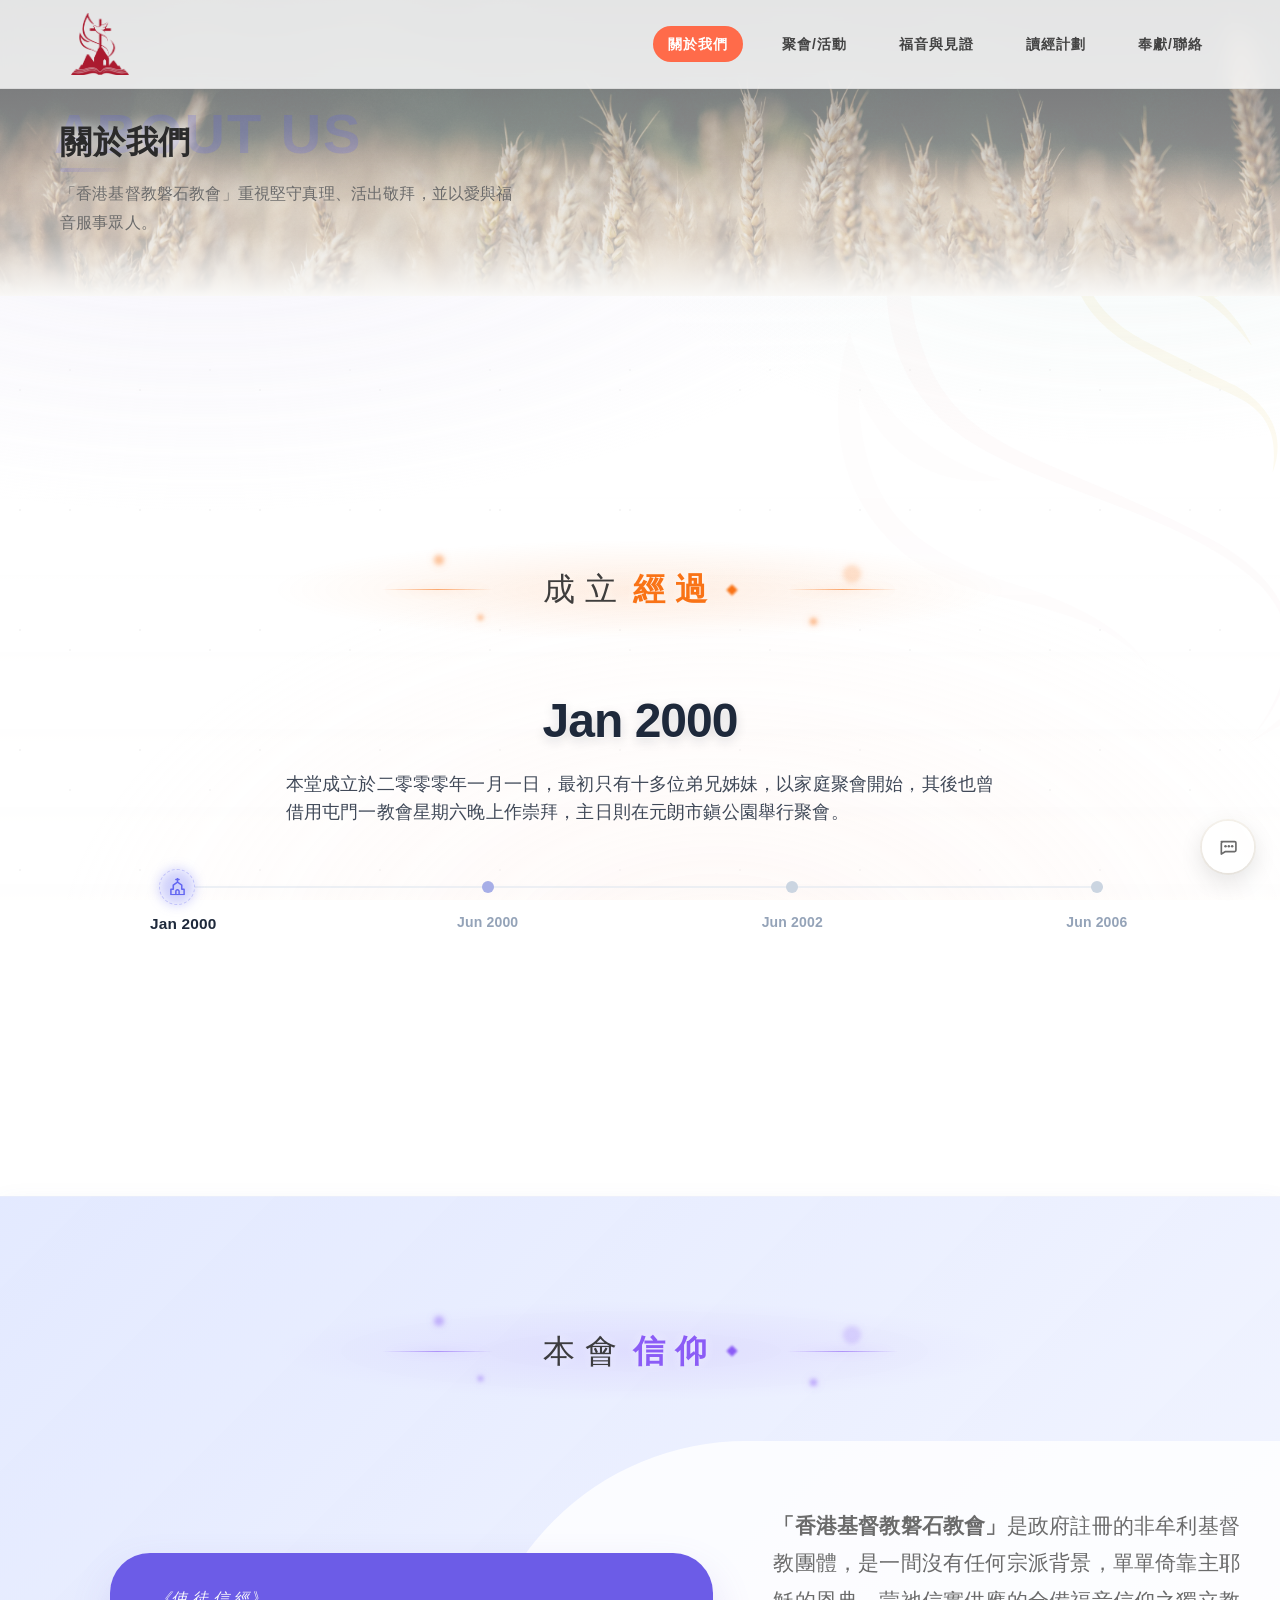
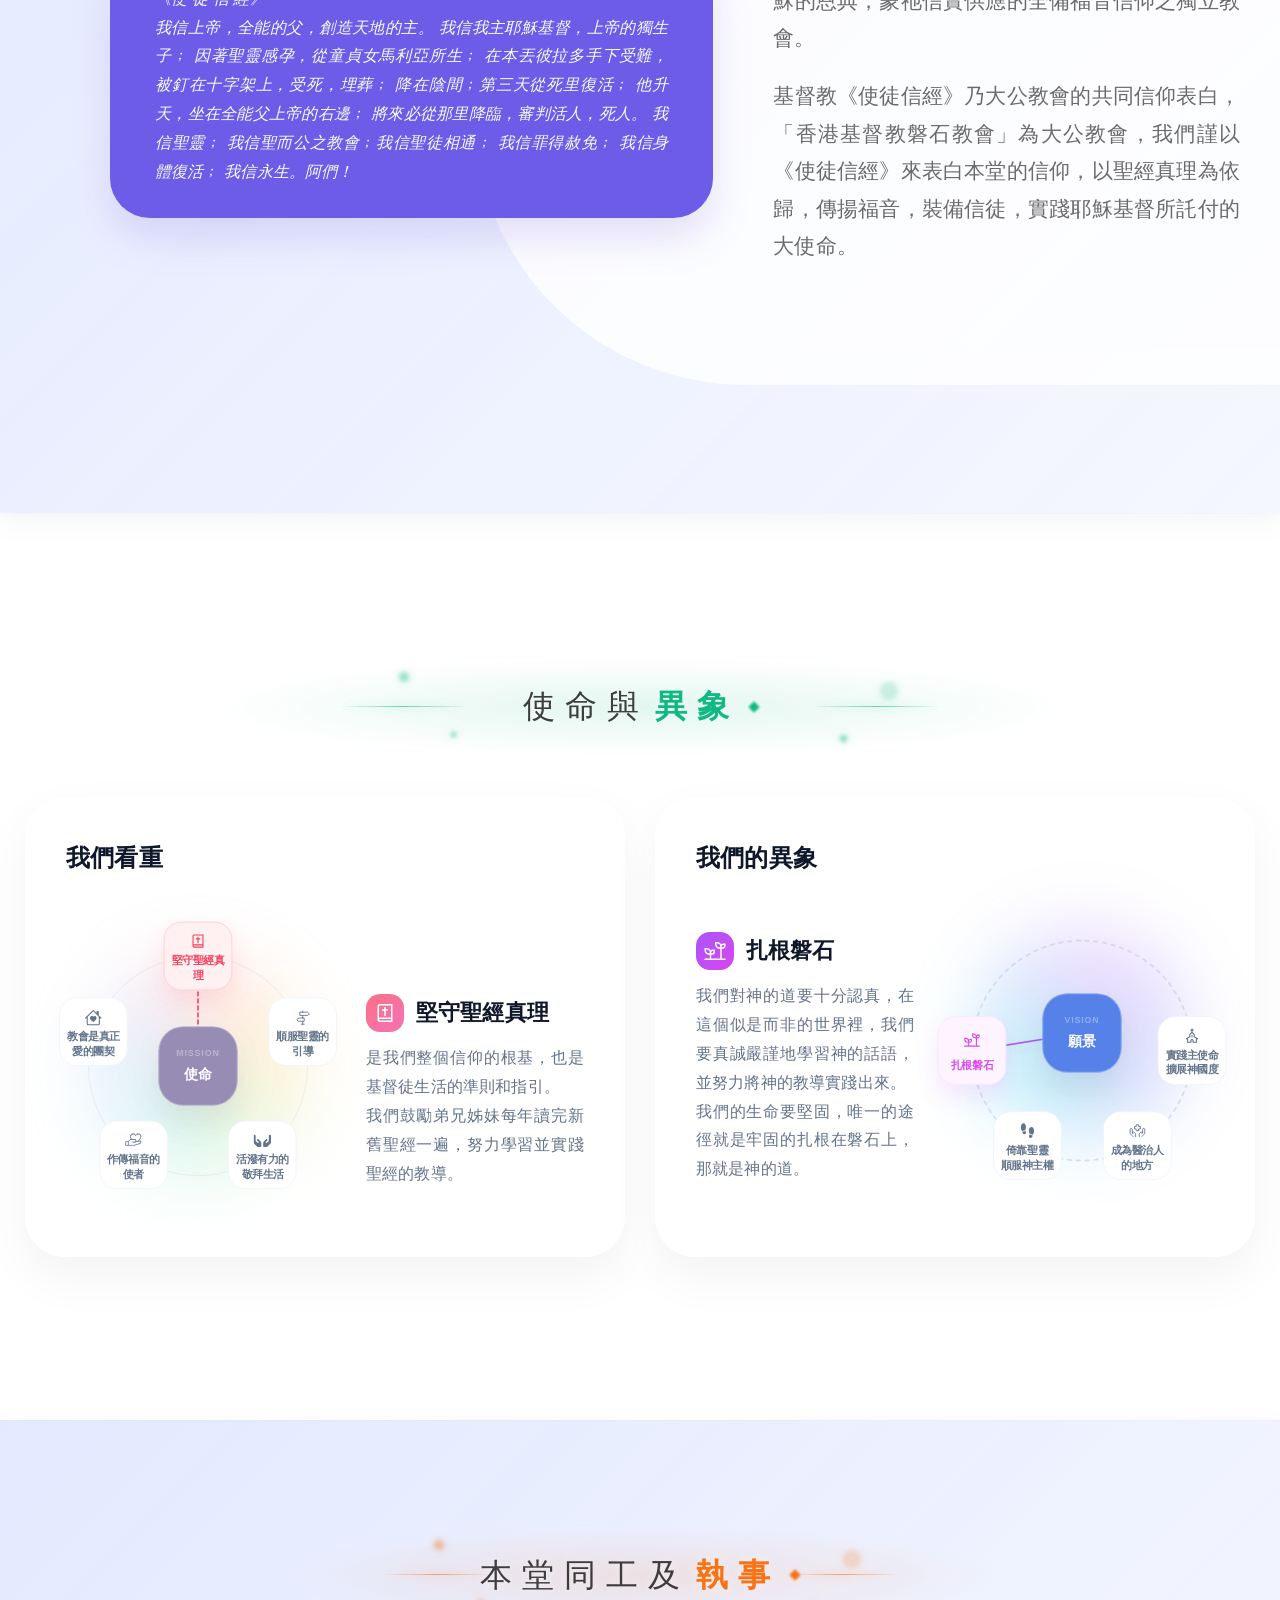
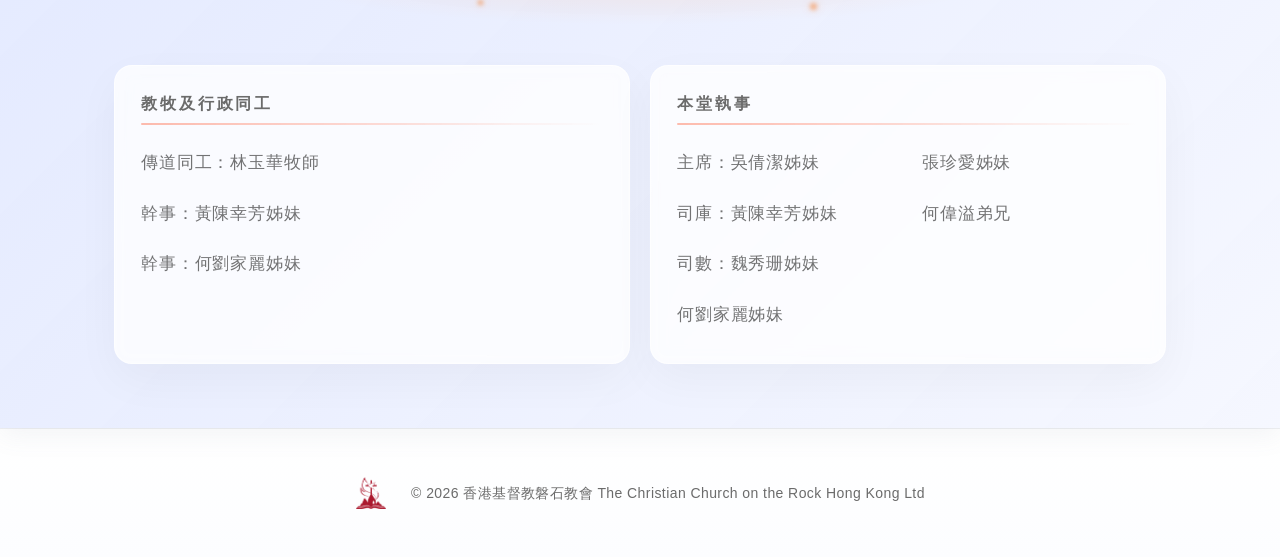
==== commit 1c4b466a: "Update files" ====
--- a/about-us.html
+++ b/about-us.html
@@ -1168,7 +1168,7 @@
   <div id="site-menu"></div>
 
       <!-- HERO -->
-    <section class="hero-section" style="--hero-photo: url('assets/img/sectionHero_about-us.jpg');">
+    <section class="hero-section" style="--hero-photo: url('../img/sectionHero_about-us.jpg');">
       <div class="content-wrapper">
         <div class="title-group">
           <span class="en-shadow">About Us</span>
--- a/assets/css/shared.css
+++ b/assets/css/shared.css
@@ -187,7 +187,7 @@
     pointer-events: none;
     z-index: 0;
     /* SVG 路徑 */
-    background-image: url("img/bg1.svg");
+    background-image: url("../img/bg1.svg");
     background-repeat: no-repeat;
     opacity: 0.08;
     mix-blend-mode: multiply;
--- a/assets/css/menu.css
+++ b/assets/css/menu.css
@@ -83,7 +83,7 @@
 #hero-header .logo{
   width: 100%;
   height: 85%;
-  background: url("assets/img/logo.png") center / contain no-repeat;
+  background: url("../img/logo.png") center / contain no-repeat;
   display: block;
 }
 #hero-header .logo:hover {
--- a/assets/css/mobile-menu.css
+++ b/assets/css/mobile-menu.css
@@ -96,8 +96,8 @@
   width: 20px;
   height: 20px;
   background-color: currentColor; /* 顏色由 CSS 控制 */
-  -webkit-mask: url("assets/icons/hamburger-open.svg") center/contain no-repeat;
-  mask: url("assets/icons/hamburger-open.svg") center/contain no-repeat;
+  -webkit-mask: url("../icons/hamburger-open.svg") center/contain no-repeat;
+  mask: url("../icons/hamburger-open.svg") center/contain no-repeat;
 
 }
 .hamburger-icon .icon-close{ 
@@ -105,8 +105,8 @@
   width: 20px;
   height: 20px;
   background-color: currentColor;
-  -webkit-mask: url("assets/icons/hamburger-close.svg") center/contain no-repeat;
-  mask: url("assets/icons/hamburger-close.svg") center/contain no-repeat;
+  -webkit-mask: url("../icons/hamburger-close.svg") center/contain no-repeat;
+  mask: url("../icons/hamburger-close.svg") center/contain no-repeat;
 
 }
 
@@ -160,7 +160,7 @@
   content: "";
   position: absolute;
   inset: 0;
-  background: url("assets/img/logo.svg")
+  background: url("../img/logo.svg")
     center 90% / 90% auto no-repeat;
   opacity: 0.02;
   filter: grayscale(100%);
@@ -317,7 +317,7 @@
   pointer-events: none; /* 讓點擊穿透到 a 標籤 */
   transition: transform 0.2s ease;
   flex-shrink: 0;
-  background: url("assets/icons/arrow-right.svg") center/18px 18px no-repeat;
+  background: url("../icons/arrow-right.svg") center/18px 18px no-repeat;
   opacity: 0.55;
 }
 
@@ -351,7 +351,7 @@
   height: 100px;
 
   aspect-ratio: auto;      
-  background: url("assets/img/logoFull.png") center / contain no-repeat;
+  background: url("../img/logoFull.png") center / contain no-repeat;
   display: block;
   margin: 0 auto;
   /* box-shadow: 0 8px 20px rgba(0,0,0,.05); */
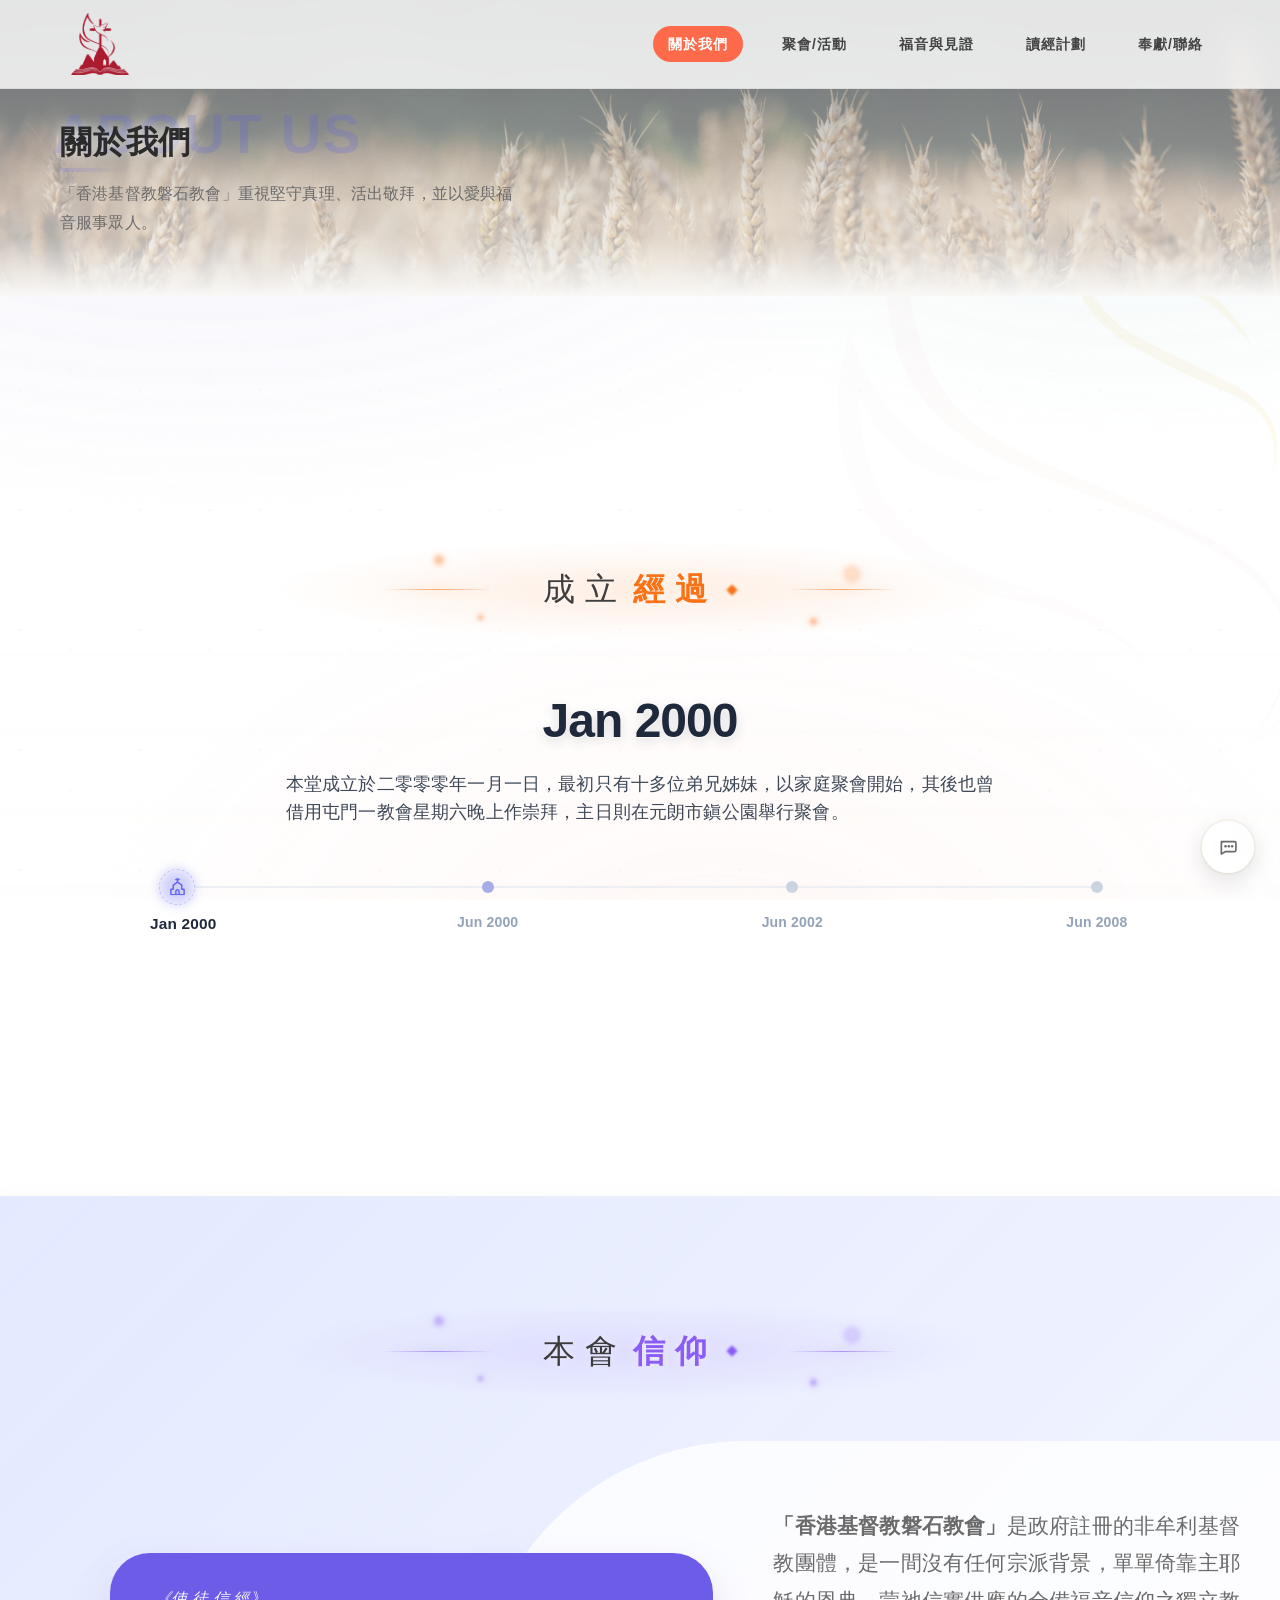
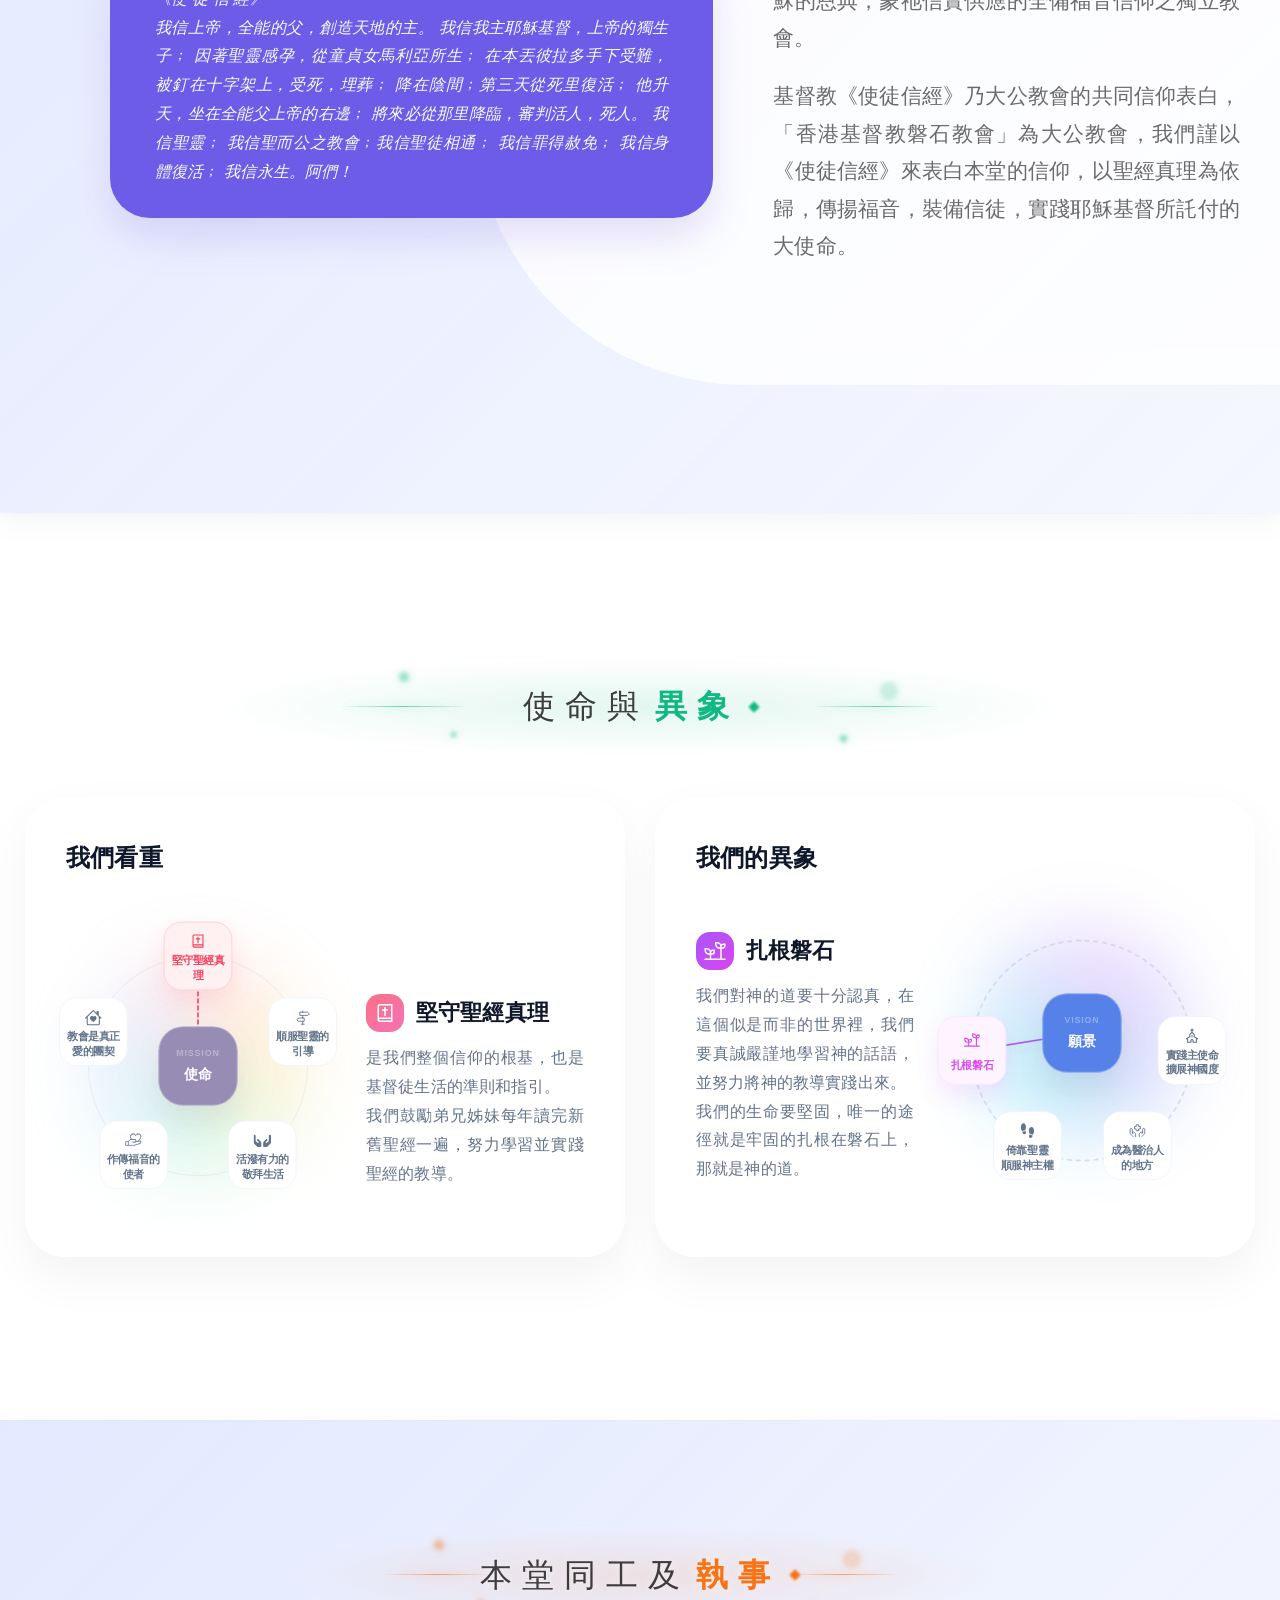
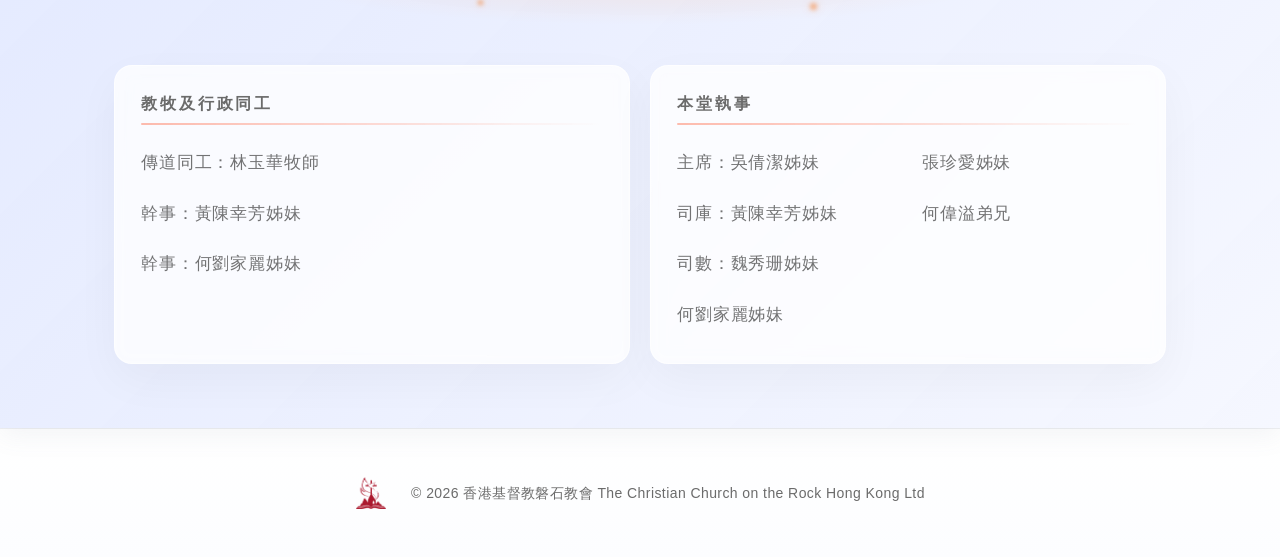
==== commit cfae133e: "Update files" ====
--- a/about-us.html
+++ b/about-us.html
@@ -179,7 +179,13 @@
       text-shadow: 0 1px 0 rgba(255,255,255,.5);
       text-align: justify;
     }
-
+    @media (max-width: 640px) {
+      .desc-text {
+        width: 100%;
+        font-size: 14px;
+        line-height: 1.6;
+      }
+    }
     .timeline-container {
       position: relative;
       width: 88%;
@@ -1235,7 +1241,7 @@
               </div>
               <div class="dot-item" onclick="updateTimeline(3)">
                 <div class="dot"></div>
-                <div class="dot-label">Jun 2006</div>
+                <div class="dot-label">Jun 2008</div>
               </div>
             </div>
 
@@ -1409,7 +1415,7 @@
     blobs: ["#fbcfe8", "#f9a8d4", "#f472b6"]
   },
   {
-    year: "Jun 2006",
+    year: "Jun 2008",
     desc: "二零零八年六月，上帝再帶領我們遷往九龍區的中心地帶，那裡的交通四通八達，即是現時本堂的堂址，太子道西旺角城大廈四樓全層共三千多呎，還額外有一個近千呎的露臺。",
     color: "#8b5cf6",
     shadow: "rgba(139, 92, 246, 0.30)",
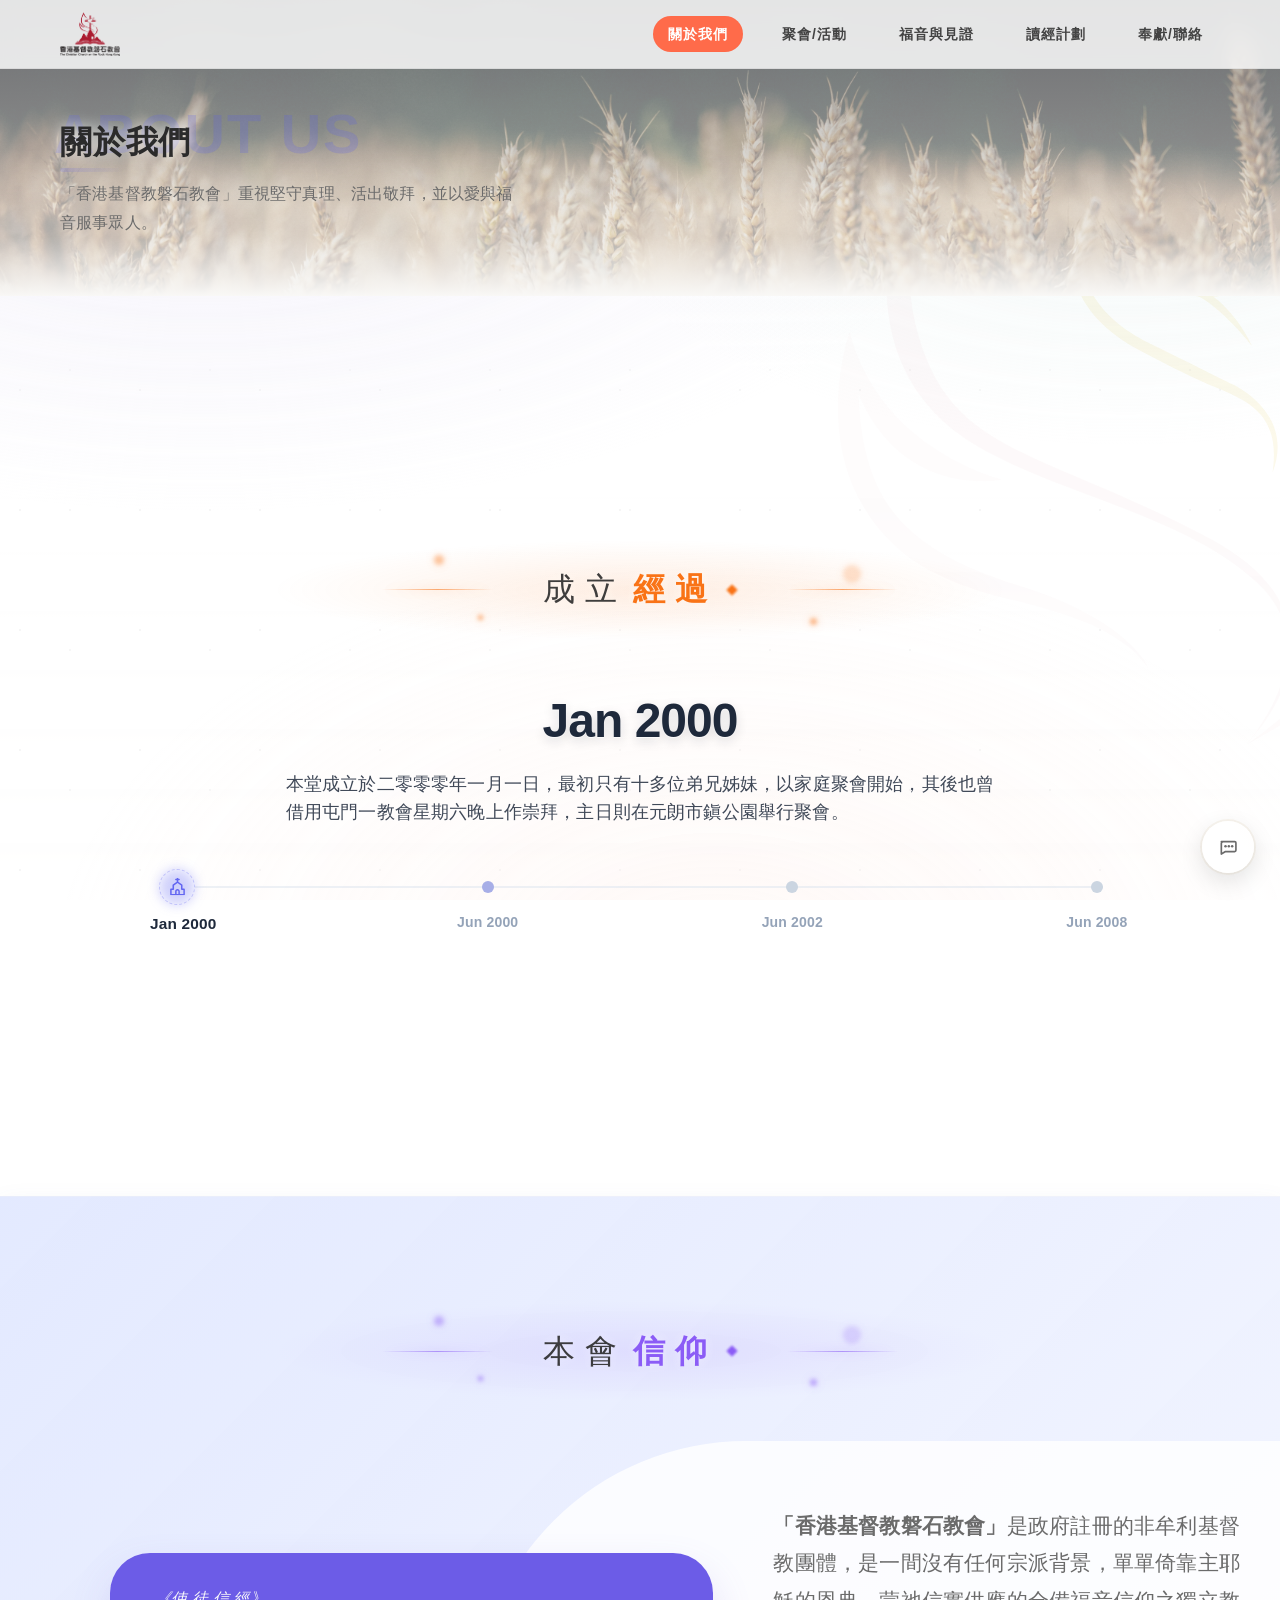
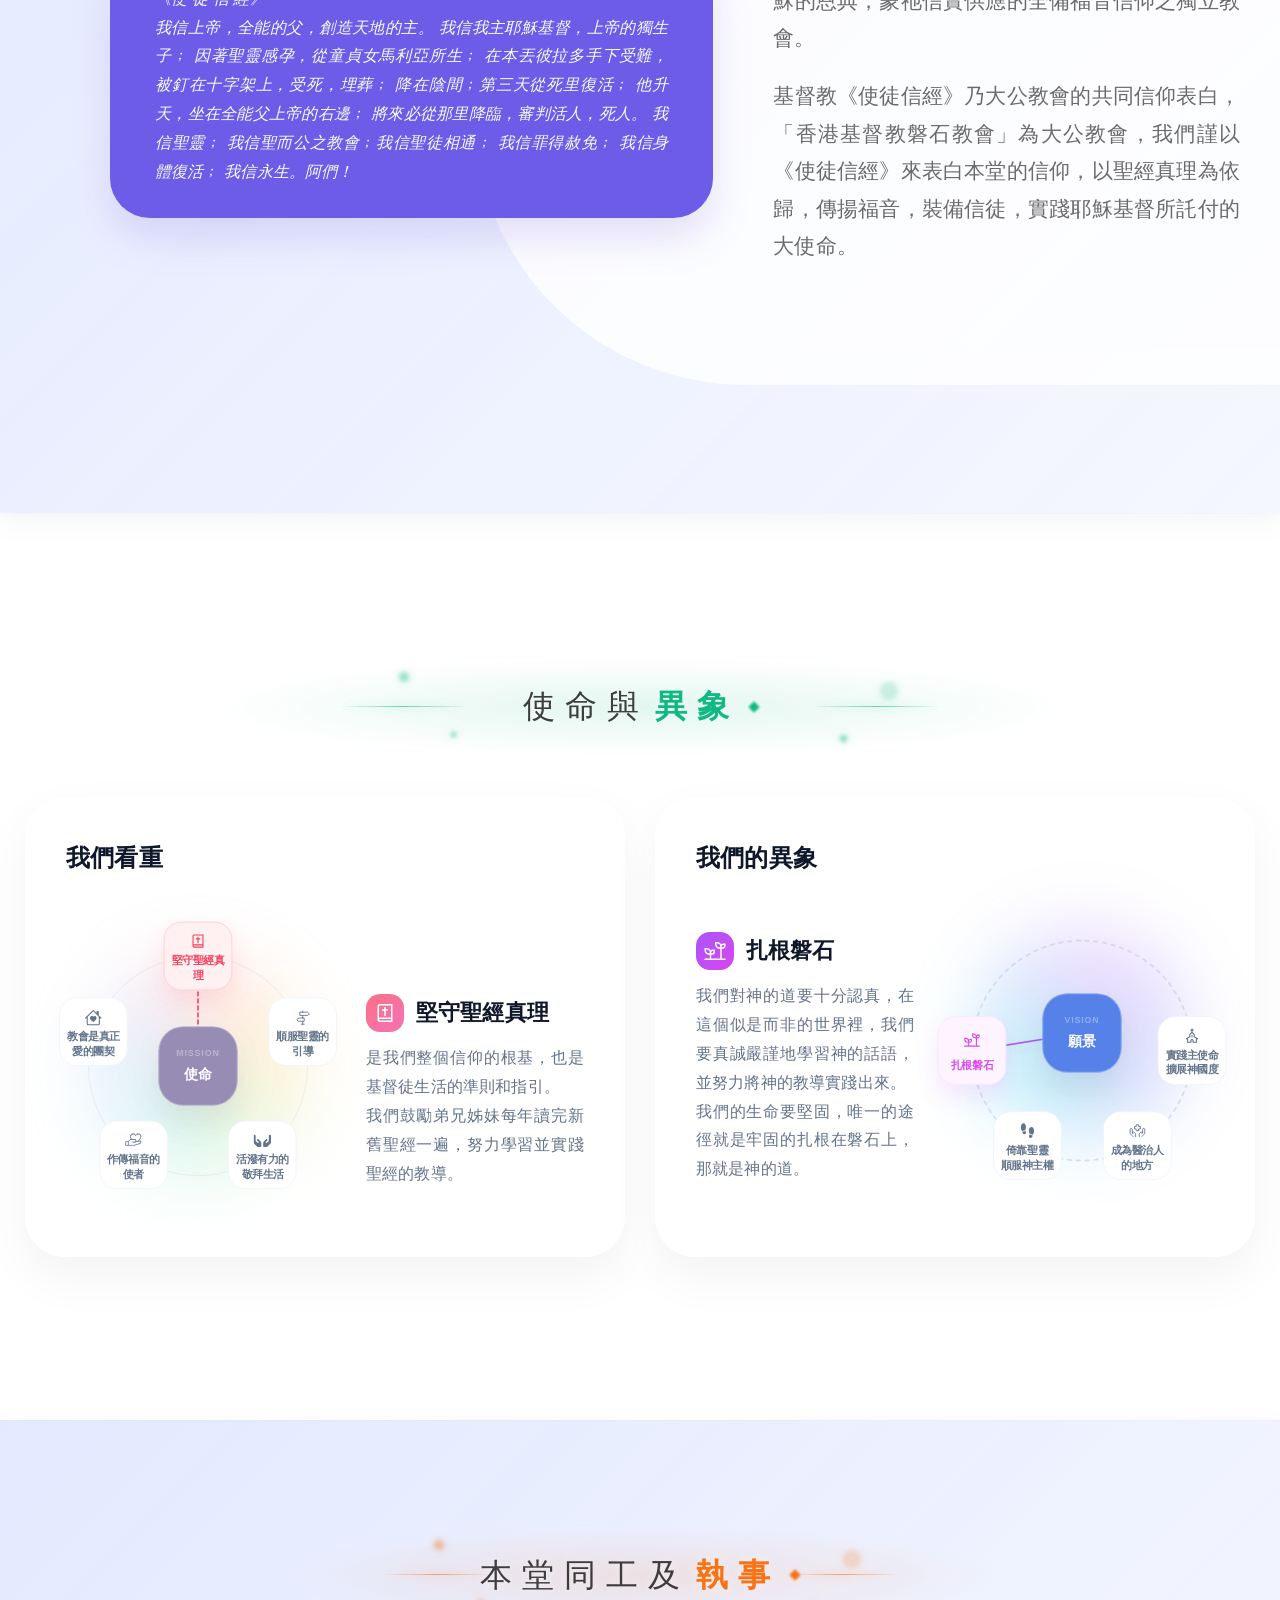
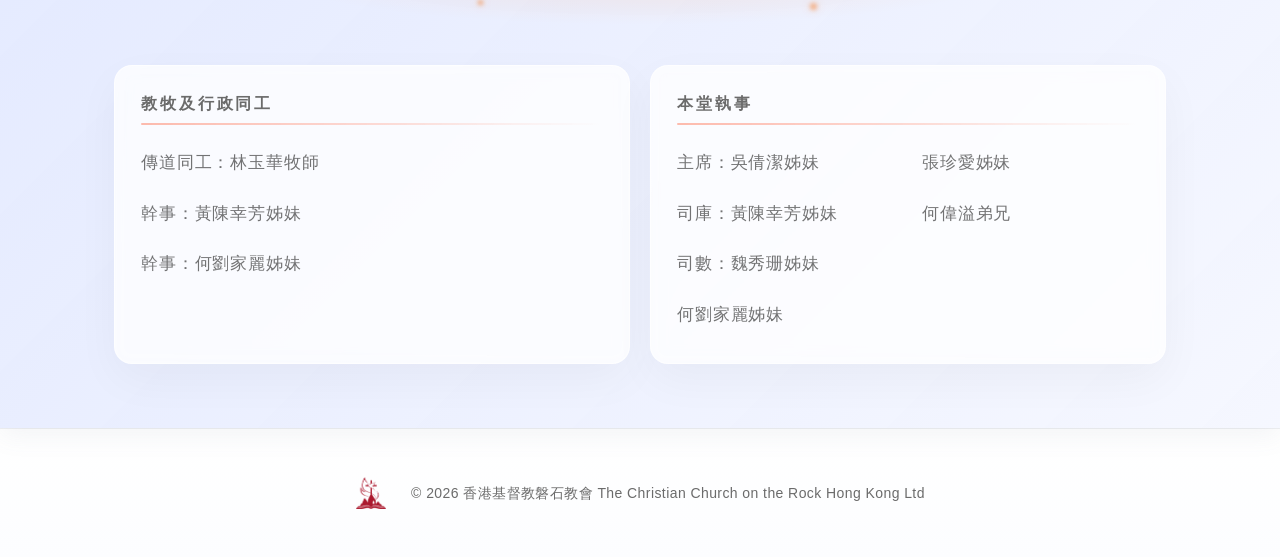
==== commit ac43ceb5: "Update files" ====
--- a/about-us.html
+++ b/about-us.html
@@ -1636,7 +1636,7 @@
 
       autoIndex = next;
       updateTimeline(autoIndex);
-    }, 5000);
+    }, 10000);
   }
 
   // Any explicit user interaction => stop forever and stay where they left it
--- a/assets/css/shared.css
+++ b/assets/css/shared.css
@@ -233,7 +233,7 @@
     .watermark-overlay {
         background-position: 220% 6%;
         background-size: min(80vw, 820px) min(70vh, 900px);
-        opacity: 0.06;
+        opacity: 0.08;
     }
 }
 
@@ -242,7 +242,7 @@
     .watermark-overlay {
         background-position: 220% -10%;
         background-size: min(75vw, 780px) min(65vh, 860px);
-        opacity: 0.06;
+        opacity: 0.08;
     }
 }
 
@@ -254,7 +254,7 @@
         /* 高度主導，並加上限，避免 Pro 過大 */
         background-size: auto min(82vh, 720px);
 
-        opacity: 0.06;
+        opacity: 0.08;
     }
 }
 
--- a/assets/css/menu.css
+++ b/assets/css/menu.css
@@ -64,9 +64,9 @@
 ================================================= */
 /* ---- Header logo container：唯一控制點 ---- */
 #hero-header .logo-container{
-  width: 72px;
-  height: 72px;
-  flex: 0 0 72px;
+  height: 52px;
+  aspect-ratio: 1 / 1;
+  flex: 0 0 auto;
   display: grid;
   place-items: center;
   transition: width 260ms ease, height 260ms ease, flex-basis 260ms ease;
@@ -83,29 +83,26 @@
 #hero-header .logo{
   width: 100%;
   height: 85%;
-  background: url("../img/logo.png") center / contain no-repeat;
+  background: url("../img/logoFull.png") center / contain no-repeat;
+  transform: scale(1.15);  
   display: block;
 }
 #hero-header .logo:hover {
-  transform: translateY(-2px); 
-}
-/* 陰影 */
-/* #hero-header .logo-container{
-  box-shadow: 0 8px 20px rgba(0,0,0,.05);
-} */
+  transform: scale(1.15) translateY(-2px); 
+}
 
 /* ---- HERO 初始（landing 未 scroll）更大 ---- */
 html.is-hero:not(.hero-scrolled) #hero-header .logo-container{
   height: 68px;
   width: auto;
-  aspect-ratio: auto;      
+  aspect-ratio: 2 / 1;      
 }
 
 /* ---- 已 scroll（縮細） ---- */
 html.is-hero.hero-scrolled #hero-header .logo-container{
-  height: 48px;
+  height: 52px;
   width: auto;
-  aspect-ratio: auto;      
+  aspect-ratio: 1 / 1;      
 }
 
 
--- a/assets/css/mobile-menu.css
+++ b/assets/css/mobile-menu.css
@@ -357,6 +357,35 @@
   /* box-shadow: 0 8px 20px rgba(0,0,0,.05); */
 }
 
+/* ---- logo container-mobile：唯一控制點 ---- */
+.logo-container-mobile{
+  position: absolute;
+  top: 8px;       
+  left: 56px;         
+  width: 100px;
+  height: 70px;
+  display: grid;
+  place-items: center;
+  z-index: 50;      
+  pointer-events: auto;
+  transition: width 260ms ease, height 260ms ease, flex-basis 260ms ease;
+}
+
+.logo-container-mobile a{
+  width: 100%;
+  height: 100%;
+  display: grid;
+  place-items: center;
+}
+
+/* ---- Logo visual ---- */
+.logo-mobile{
+  width: 100%;
+  height: 100%;
+  background: url("../img/logo-landscape.png") center / contain no-repeat;
+  transform: scale(1.7);  
+  display: block;
+}
 
 /* ==============================
    超細 viewport fallback
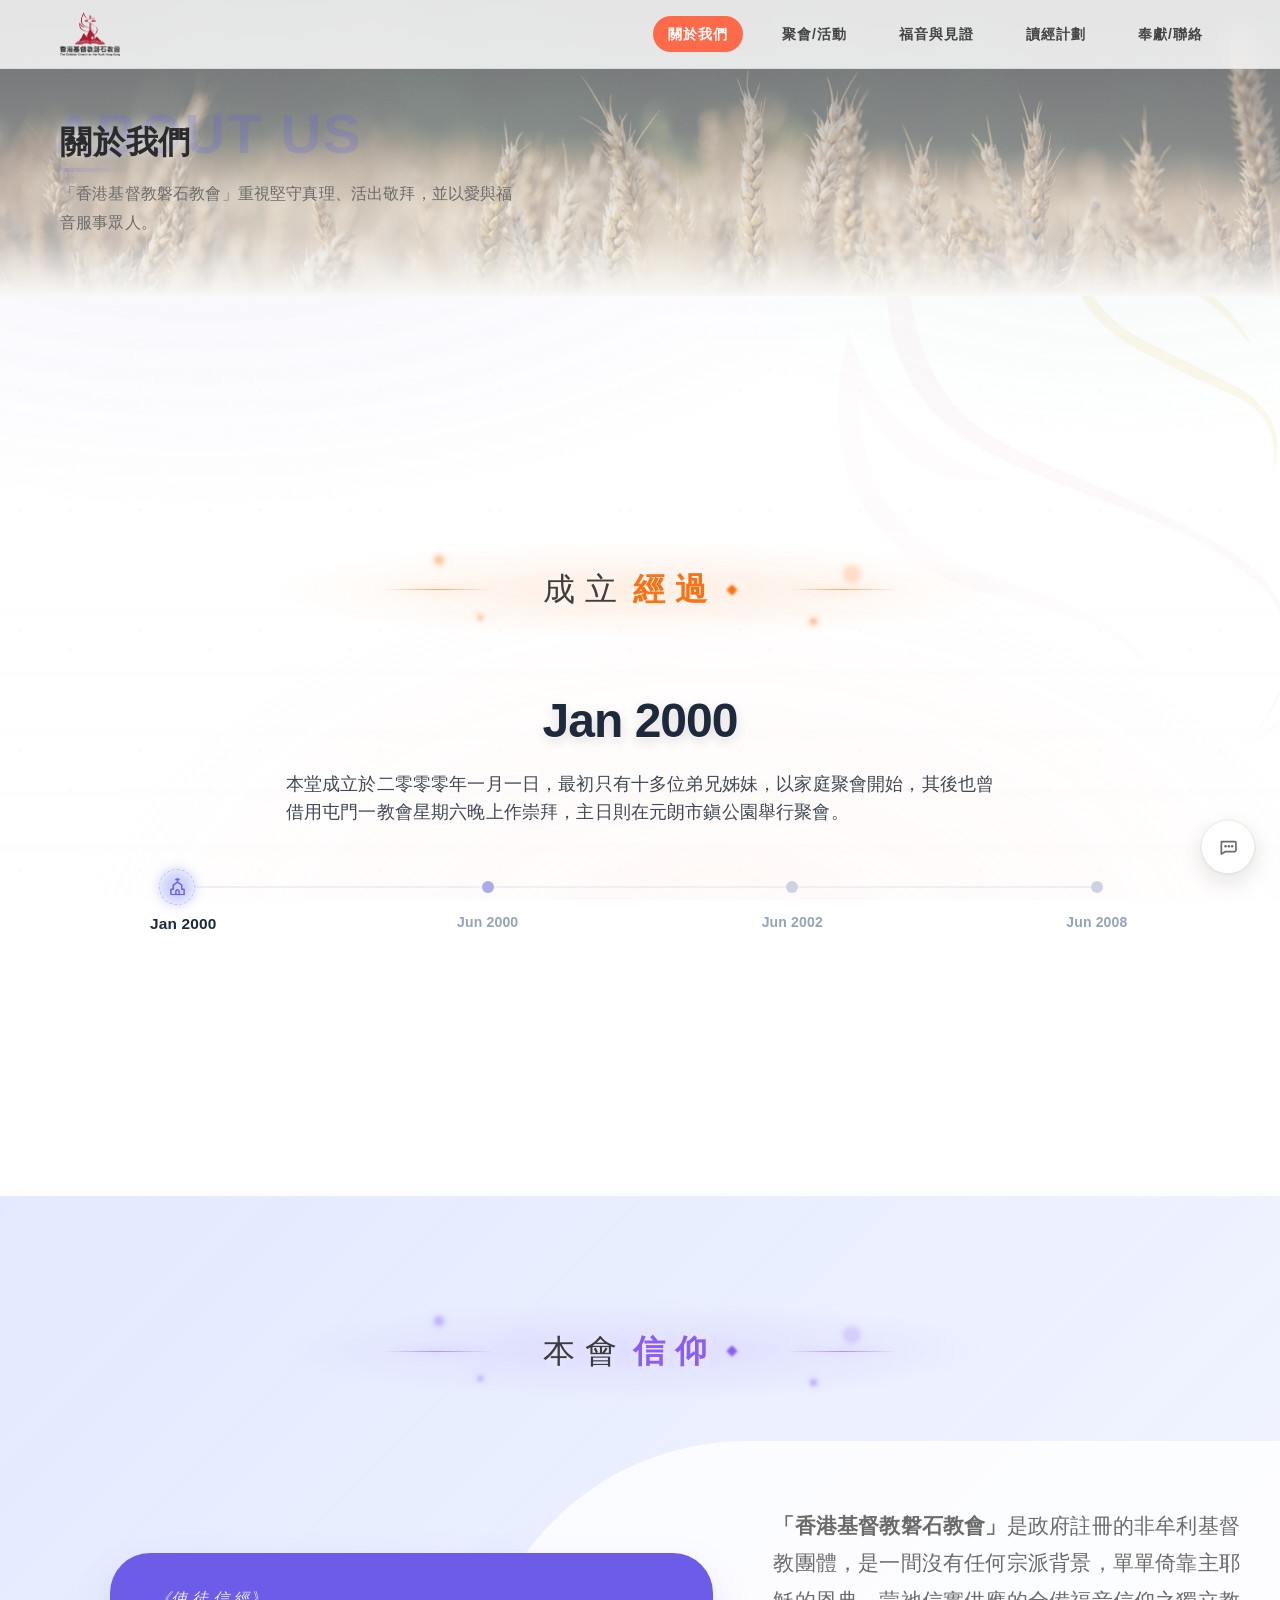
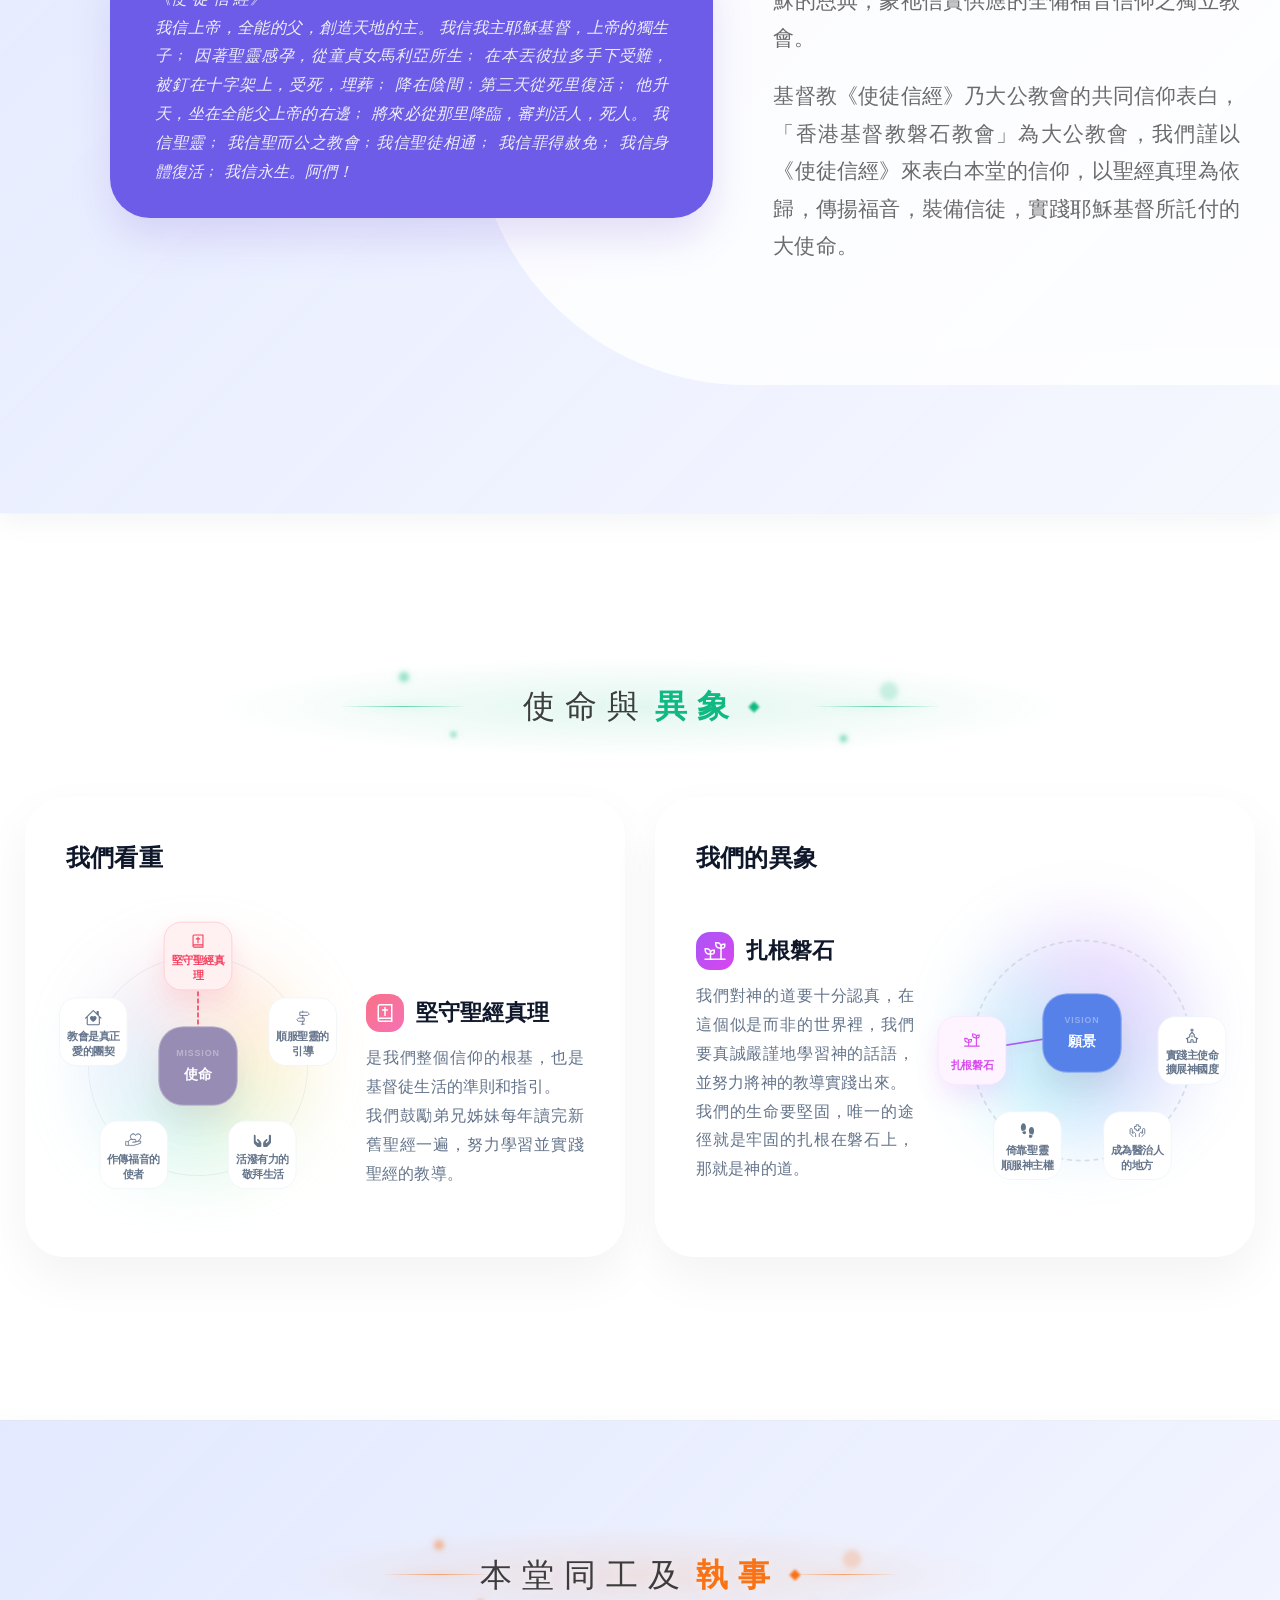
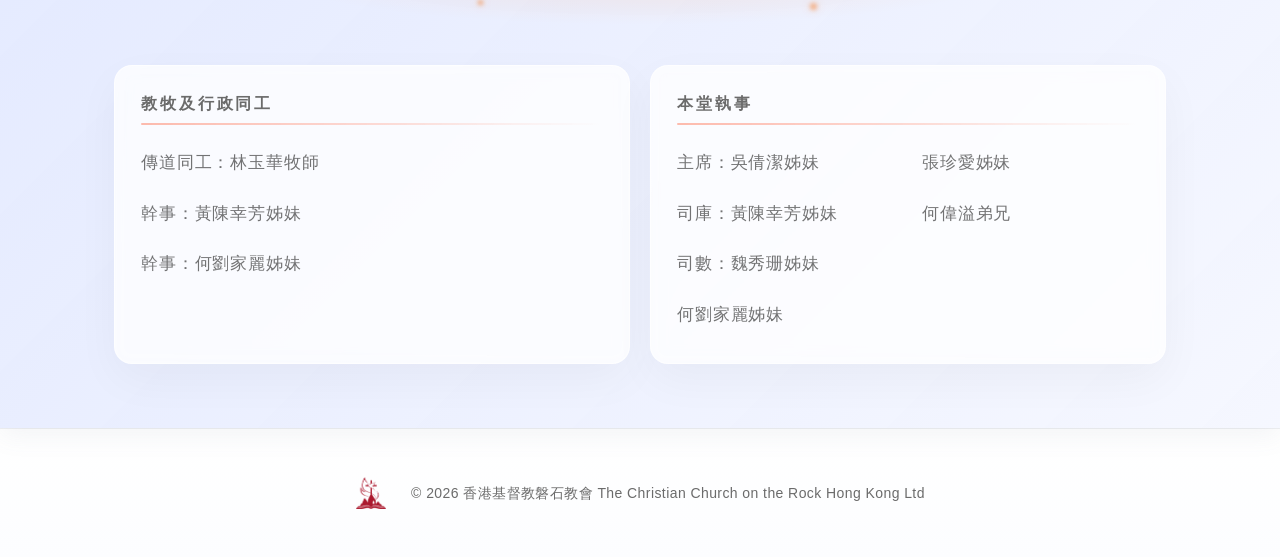
==== commit 2117c7de: "Update files" ====
--- a/about-us.html
+++ b/about-us.html
@@ -565,7 +565,28 @@
         align-items: center;
         justify-content: center;
     }
-
+    /* mobile Orbit Adjustments */
+    @media (max-width: 767px) {
+        .mv .mv-card .orbit[data-type="mission"] {
+            transform: scale(0.84); /* 桌面版不縮小，保持視覺張力 */
+            transform-origin: center;
+        }
+        .mv .mv-card .orbit[data-type="vision"] {
+            transform: scale(0.84); 
+            transform-origin: center;
+        }
+    }
+    /* tablet Orbit Adjustments */
+    @media (min-width: 768px) and (max-width: 1340px) {
+        .mv .mv-card .orbit[data-type="mission"] {
+            transform: scale(0.88); /* 桌面版不縮小，保持視覺張力 */
+            transform-origin: center;
+        }
+        .mv .mv-card .orbit[data-type="vision"] {
+            transform: scale(0.88); 
+            transform-origin: center;
+        }
+    }
     /* Desktop Orbit Adjustments */
     @media (min-width: 1200px) and (max-width: 1340px) {
         .mv .mv-card .orbit[data-type="mission"] {
@@ -857,13 +878,13 @@
       }
 
       .mv .row{
-        gap: 32px;
+        gap: 0;
       }
     }
 
     /* mobile */
     @media (max-width: 420px) {
-        .mv .row { align-items: center; gap: 28px; }
+        .mv .row { align-items: center; gap: 0; }
         .mv .content { width: 100%; max-width: 320px; margin: 0 auto; text-align: center; }
         .mv .head { justify-content: center; }
         .mv .content p { text-align: justify; text-align-last: left; }
@@ -1275,8 +1296,8 @@
       <div class="principle-section">
         <div class="principle-container">
           <!-- 左側 Quote -->
-          <div class="quote-card">
-            <p class="quote-text reveal">
+          <div class="quote-card reveal">
+            <p class="quote-text">
               《使 徒 信 經》 
               <br>
                我信上帝，全能的父，創造天地的主。 我信我主耶穌基督，上帝的獨生子﹔ 因著聖靈感孕，從童貞女馬利亞所生﹔ 在本丟彼拉多手下受難， 被釘在十字架上，受死，埋葬﹔ 降在陰間﹔第三天從死里復活﹔ 他升天，坐在全能父上帝的右邊﹔ 將來必從那里降臨，審判活人，死人。 我信聖靈﹔ 我信聖而公之教會﹔我信聖徒相通﹔ 我信罪得赦免﹔ 我信身體復活﹔ 我信永生。阿們！
--- a/assets/css/shared.css
+++ b/assets/css/shared.css
@@ -654,6 +654,7 @@
   }
   .intro-header{
     margin-bottom: 20px;
+    letter-spacing: 0;
   }
 }
 
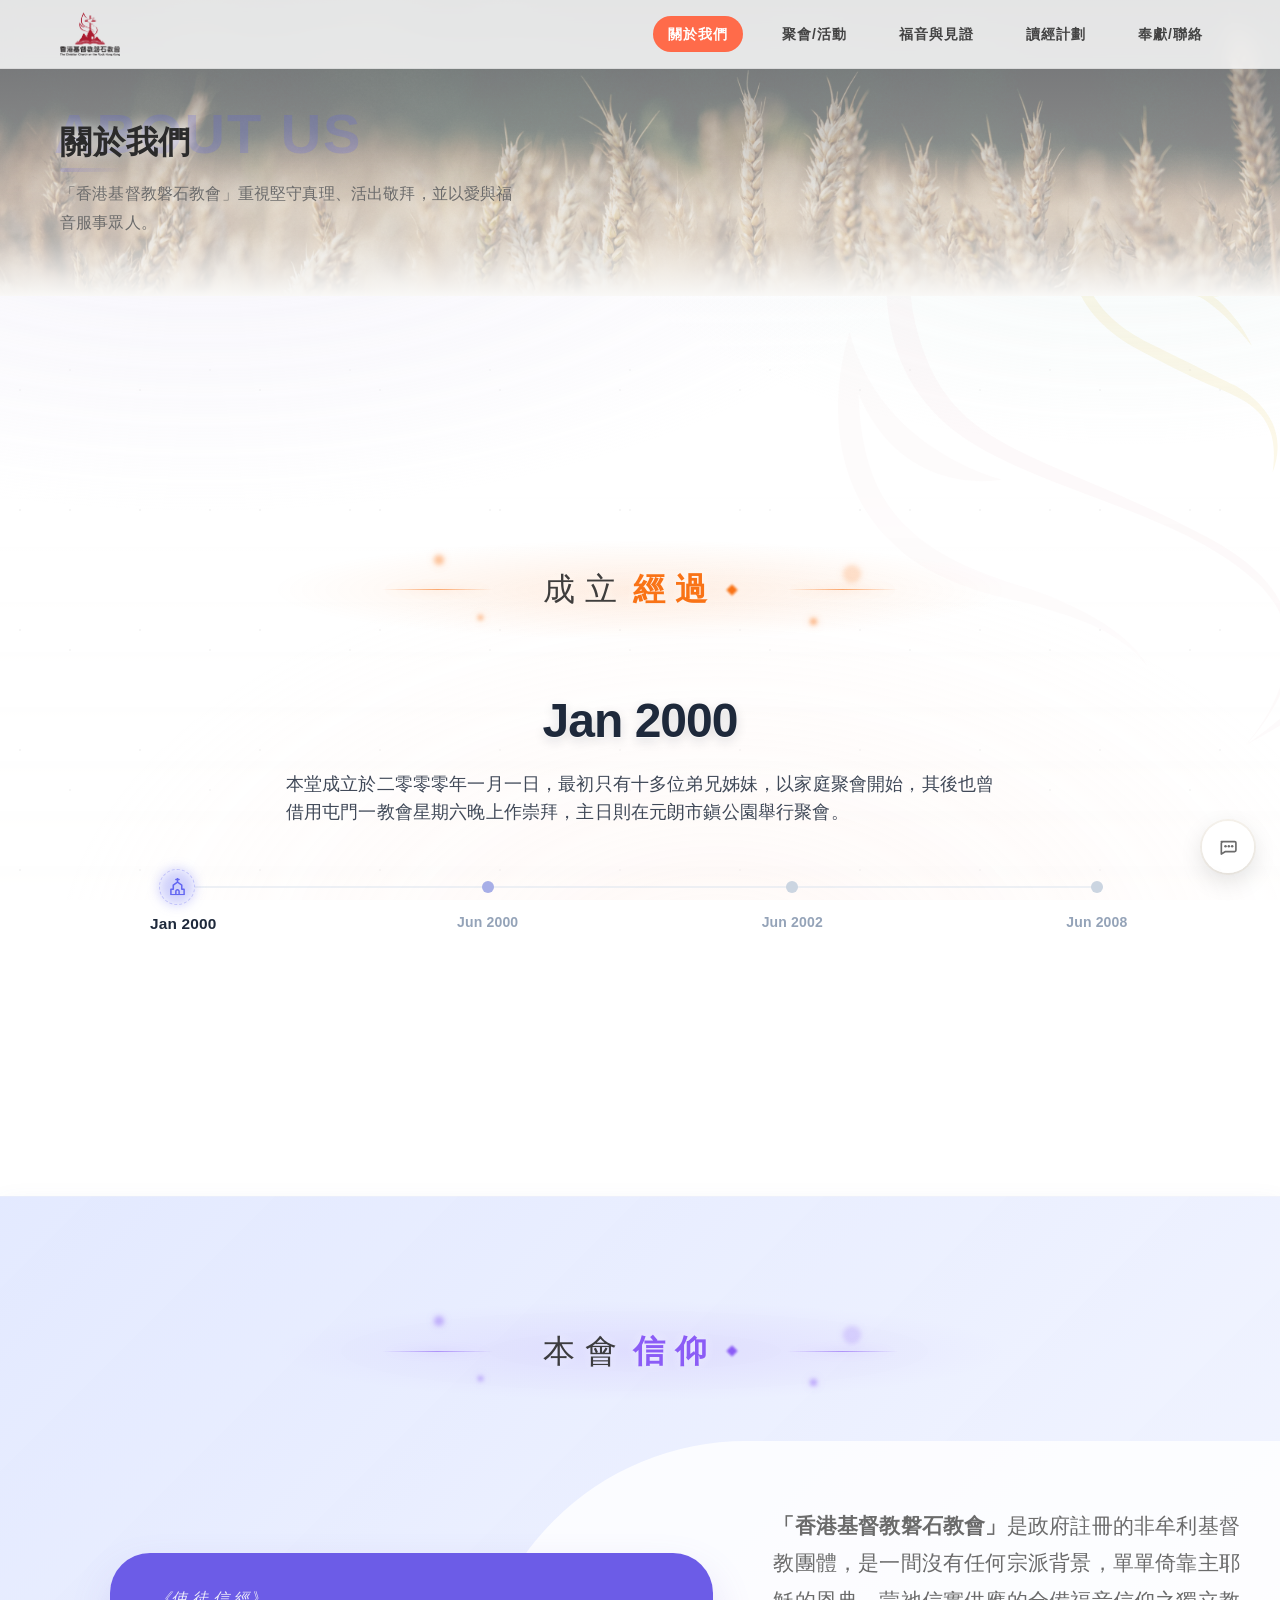
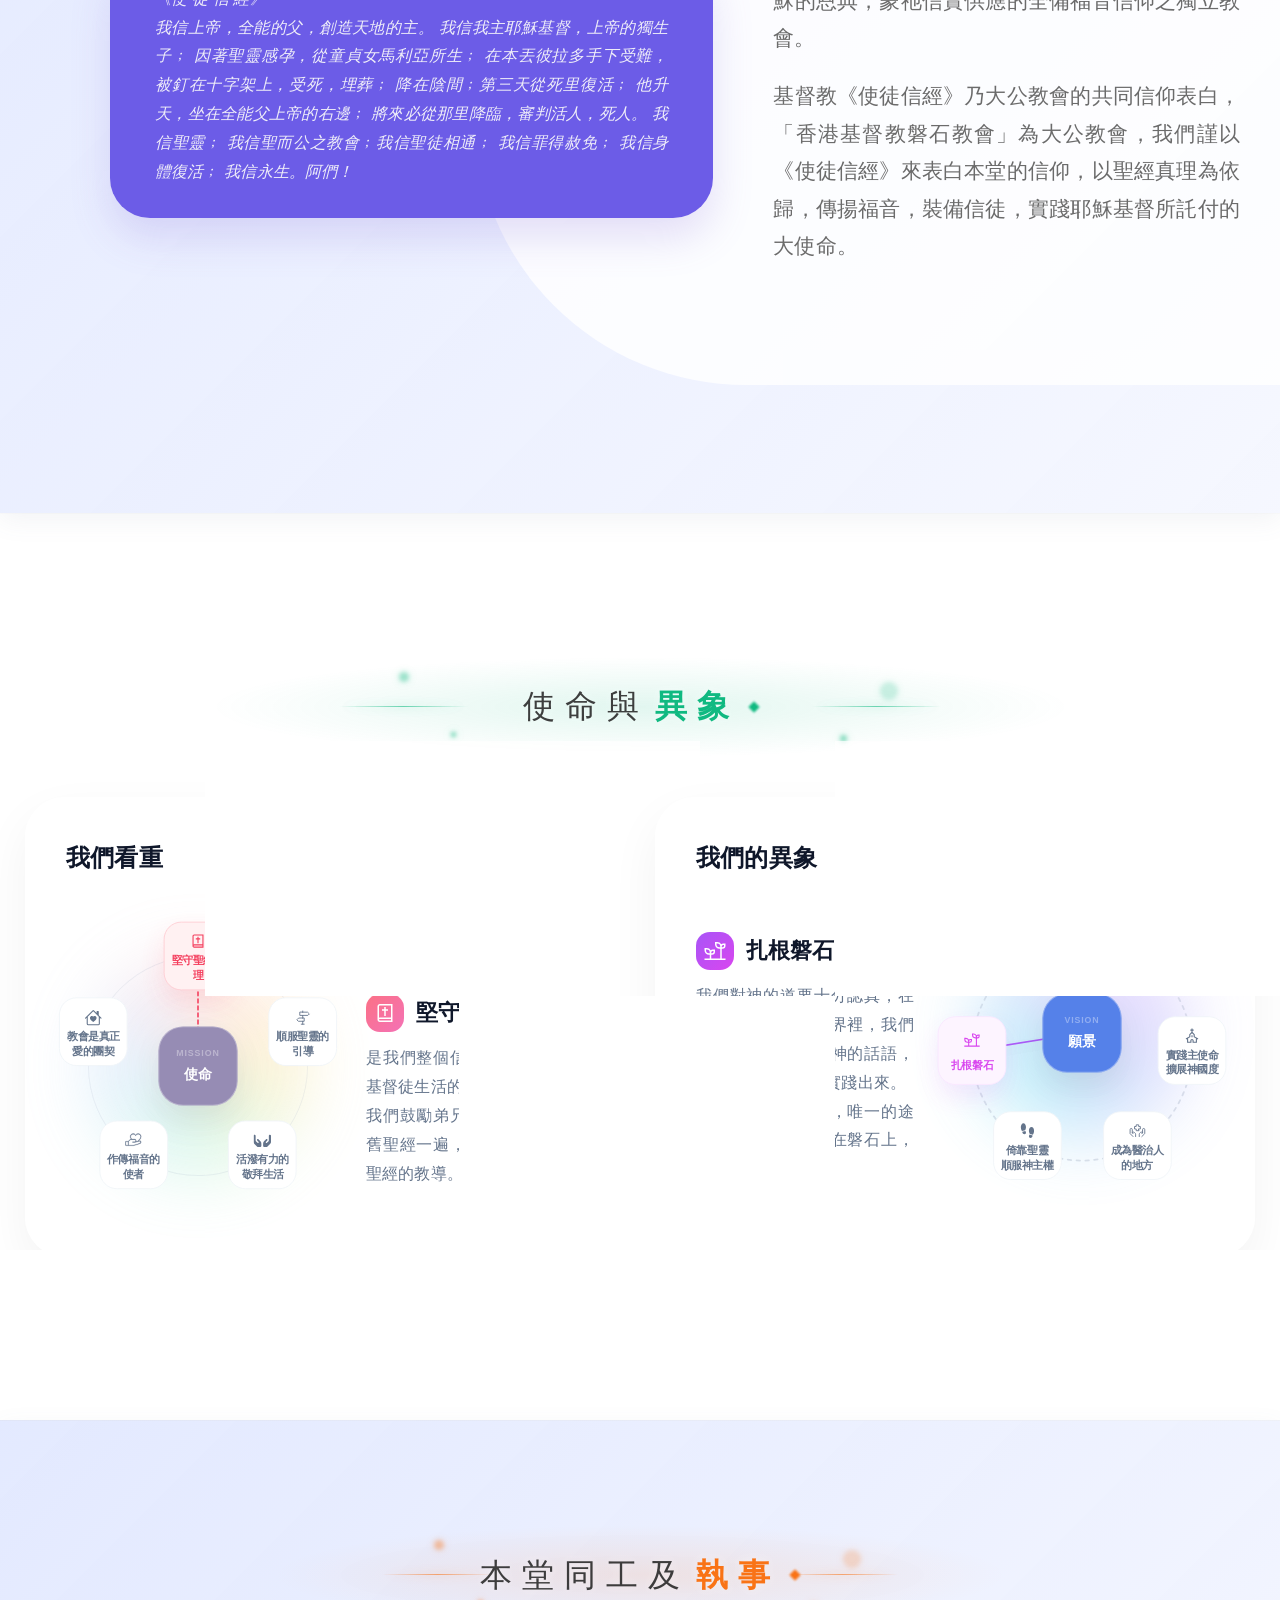
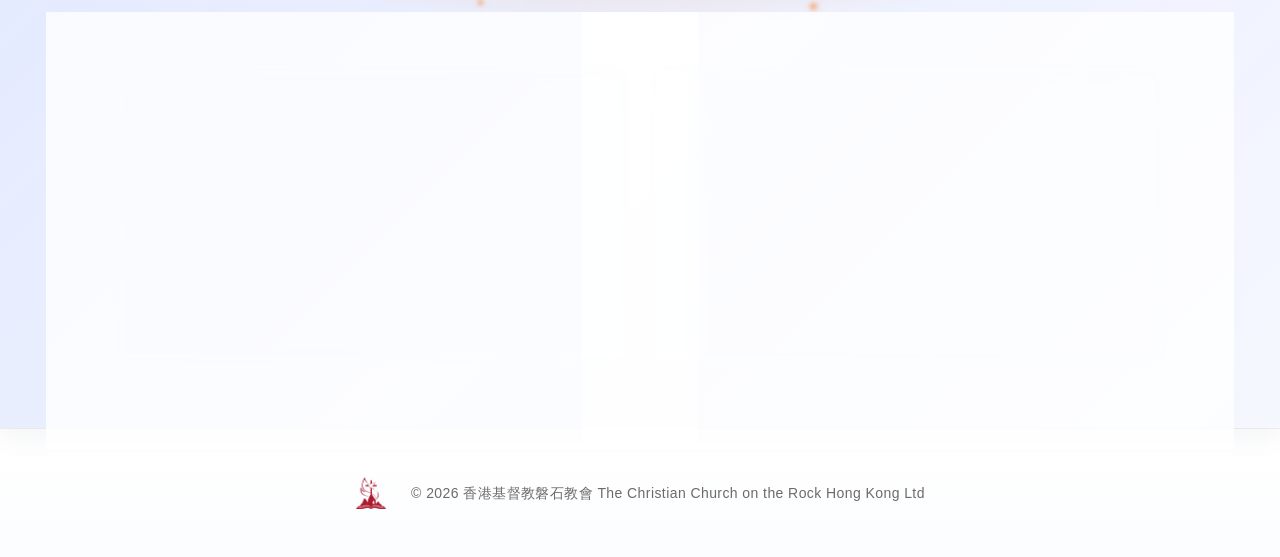
==== commit a97a018d: "Update files" ====
--- a/about-us.html
+++ b/about-us.html
@@ -575,9 +575,9 @@
             transform: scale(0.84); 
             transform-origin: center;
         }
-    }
+    } 
     /* tablet Orbit Adjustments */
-    @media (min-width: 768px) and (max-width: 1340px) {
+    @media (min-width: 768px) and (max-width: 1250px) {
         .mv .mv-card .orbit[data-type="mission"] {
             transform: scale(0.88); /* 桌面版不縮小，保持視覺張力 */
             transform-origin: center;
@@ -587,28 +587,29 @@
             transform-origin: center;
         }
     }
-    /* Desktop Orbit Adjustments */
-    @media (min-width: 1200px) and (max-width: 1340px) {
+    /* notebook Orbit Adjustments */
+    @media (min-width: 1151px) and (max-width: 1340px) {
         .mv .mv-card .orbit[data-type="mission"] {
-            transform: scale(0.88); /* 桌面版不縮小，保持視覺張力 */
+            transform: scale(0.88); 
             transform-origin: left;
         }
         .mv .mv-card .orbit[data-type="vision"] {
             transform: scale(0.88); 
             transform-origin: right;
         }
-    }
-        @media (min-width: 1341px) {
+    }       
+    /* Desktop Orbit Adjustments */
+    @media (min-width: 1341px) {
         .mv .mv-card .orbit[data-type="mission"] {
-            transform: scale(1); /* 桌面版不縮小，保持視覺張力 */
-            transform-origin: center;
+            transform: scale(1); 
+            transform-origin: left;
         }
         .mv .mv-card .orbit[data-type="vision"] {
             transform: scale(1); 
-            transform-origin: center;
-        }
-    }
-
+            transform-origin: right;
+        }
+    }
+    
     /* Mission / Vision Line Spec */
     .mv .orbit[data-type="mission"] {
         --line-static-opacity: .35;
--- a/assets/css/shared.css
+++ b/assets/css/shared.css
@@ -179,6 +179,21 @@
   z-index: 1;
 }
 
+/* Remove iOS tap highlight */
+a,
+button {
+  -webkit-tap-highlight-color: transparent;
+}
+
+/* Remove active/focus shadows */
+a:active,
+a:focus,
+button:active,
+button:focus {
+  outline: none;
+  box-shadow: none;
+}
+
 /* Background SVG*/
 /* 基礎容器設定：完全繼承原本 body::after 的邏輯 */
 .watermark-overlay {
@@ -242,7 +257,7 @@
     .watermark-overlay {
         background-position: 220% -10%;
         background-size: min(75vw, 780px) min(65vh, 860px);
-        opacity: 0.08;
+        opacity: 0.09;
     }
 }
 
@@ -254,7 +269,7 @@
         /* 高度主導，並加上限，避免 Pro 過大 */
         background-size: auto min(82vh, 720px);
 
-        opacity: 0.08;
+        opacity: 0.09;
     }
 }
 
@@ -263,7 +278,7 @@
     .watermark-overlay {
         background-position: 170% 10%;
         background-size: min(75vw, 780px) min(65vh, 860px);
-        opacity: 0.05;
+        opacity: 0.09;
     }
 }
 
@@ -272,7 +287,7 @@
     .watermark-overlay {
         background-position: 120% 12%;
         background-size: auto min(120vh, 560px);
-        opacity: 0.05;
+        opacity: 0.09;
     }
 }
 
@@ -586,6 +601,89 @@
     .diamond {margin-left: -2px;}
 }
 
+/* =========================================================
+   Blob system — Component-level emotion (Hero / Card)
+   用途：About / Stories 精選卡
+========================================================= */
+.emotion-panel{
+  position:relative;
+  overflow:hidden;
+}
+.emotion-panel > *{
+  position:relative;
+  z-index:1;
+}
+.emotion-panel::before,
+.emotion-panel::after{
+  content:"";
+  position:absolute;
+  border-radius:45% 55% 55% 45% / 55% 45% 55% 45%;
+  pointer-events:none;
+  opacity:.18;
+  z-index:0;
+  mix-blend-mode:normal;
+}
+
+/* calm preset（只管：大小 + 顏色） */
+.emotion-calm::before{
+  width:220px;
+  height:220px;
+  background:var(--color-lavender);
+}
+.emotion-calm::after{
+  width:144px;
+  height:144px;
+  background:var(--color-peach);
+}
+
+/* =========================================================
+   Emotion Panel — Story Card Positioning (Final Locked)
+   右上輕、左下穩（閱讀友善）
+========================================================= */
+.storyCard.emotion-panel::before{
+  top:-28px;
+  right:-34px;
+  left:auto;
+  bottom:auto;
+}
+.storyCard.emotion-panel::after{
+  bottom:-32px;
+  left:-24px;
+  top:auto;
+  right:auto;
+}
+
+/* =========================================================
+   Emotion — Calm Float（B：微微覺）
+========================================================= */
+.emotion-calm-float::before{
+  animation:calm-float-b1 24s ease-in-out infinite;
+}
+.emotion-calm-float::after{
+  animation:calm-float-b2 28s ease-in-out infinite;
+}
+@keyframes calm-float-b1{
+  0%   { transform:translate3d(0,0,0) scale(1); }
+  50%  { transform:translate3d(0,-7px,0) scale(1.012); }
+  100% { transform:translate3d(0,0,0) scale(1); }
+}
+@keyframes calm-float-b2{
+  0%   { transform:translate3d(0,0,0) scale(1); }
+  50%  { transform:translate3d(0,5px,0) scale(1.01); }
+  100% { transform:translate3d(0,0,0) scale(1); }
+}
+@media (min-width: 641px) and (max-width: 1120px) {
+.emotion-panel::before,
+.emotion-panel::after{
+  opacity:.20;
+}
+}
+@media (max-width: 640px) {
+.emotion-panel::before,
+.emotion-panel::after{
+  opacity:.24;
+}
+}
  /* =========================
     銜接文字區
     ========================= */
@@ -1010,7 +1108,7 @@
     font-size: 44px; 
     top: -12px; 
     left: 50%;
-    transform: translateX(-50%);
+    transform: translateX(-35%);
   }
   
   .description{ margin:0 auto; }
